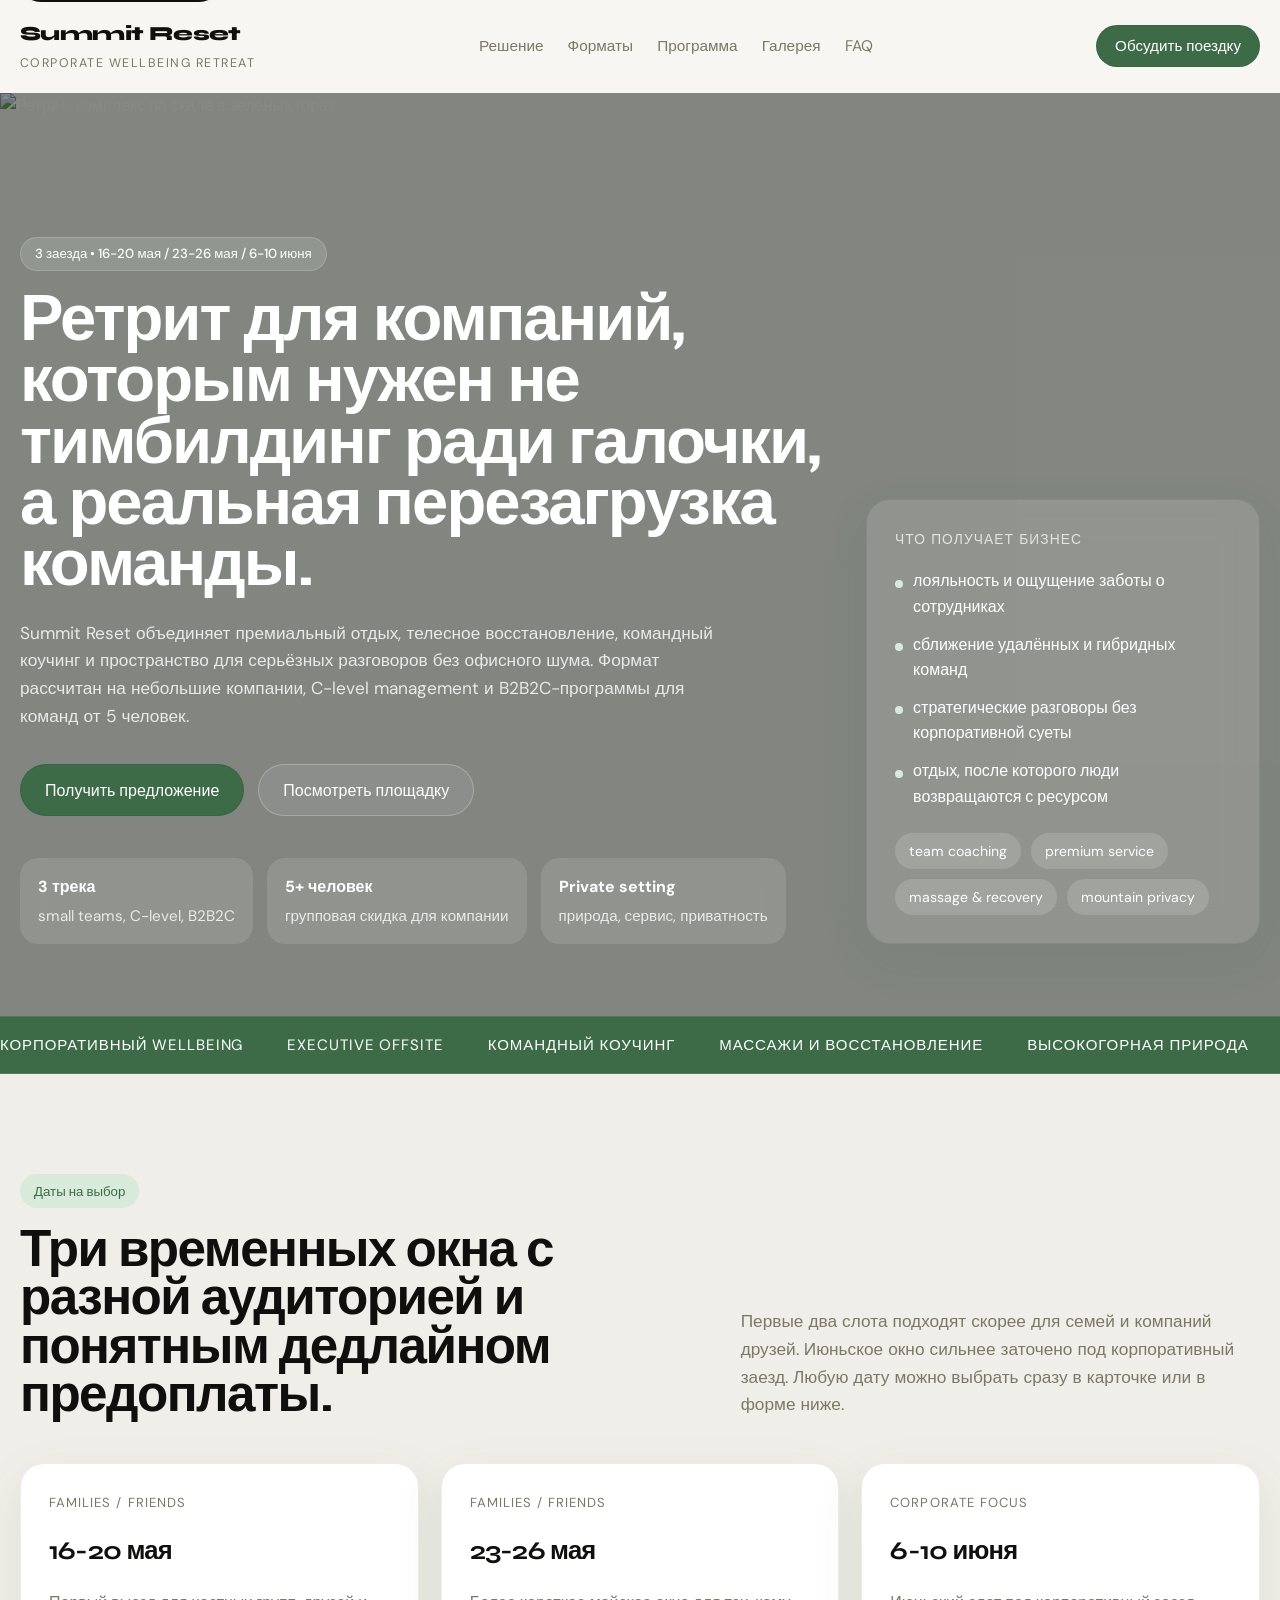
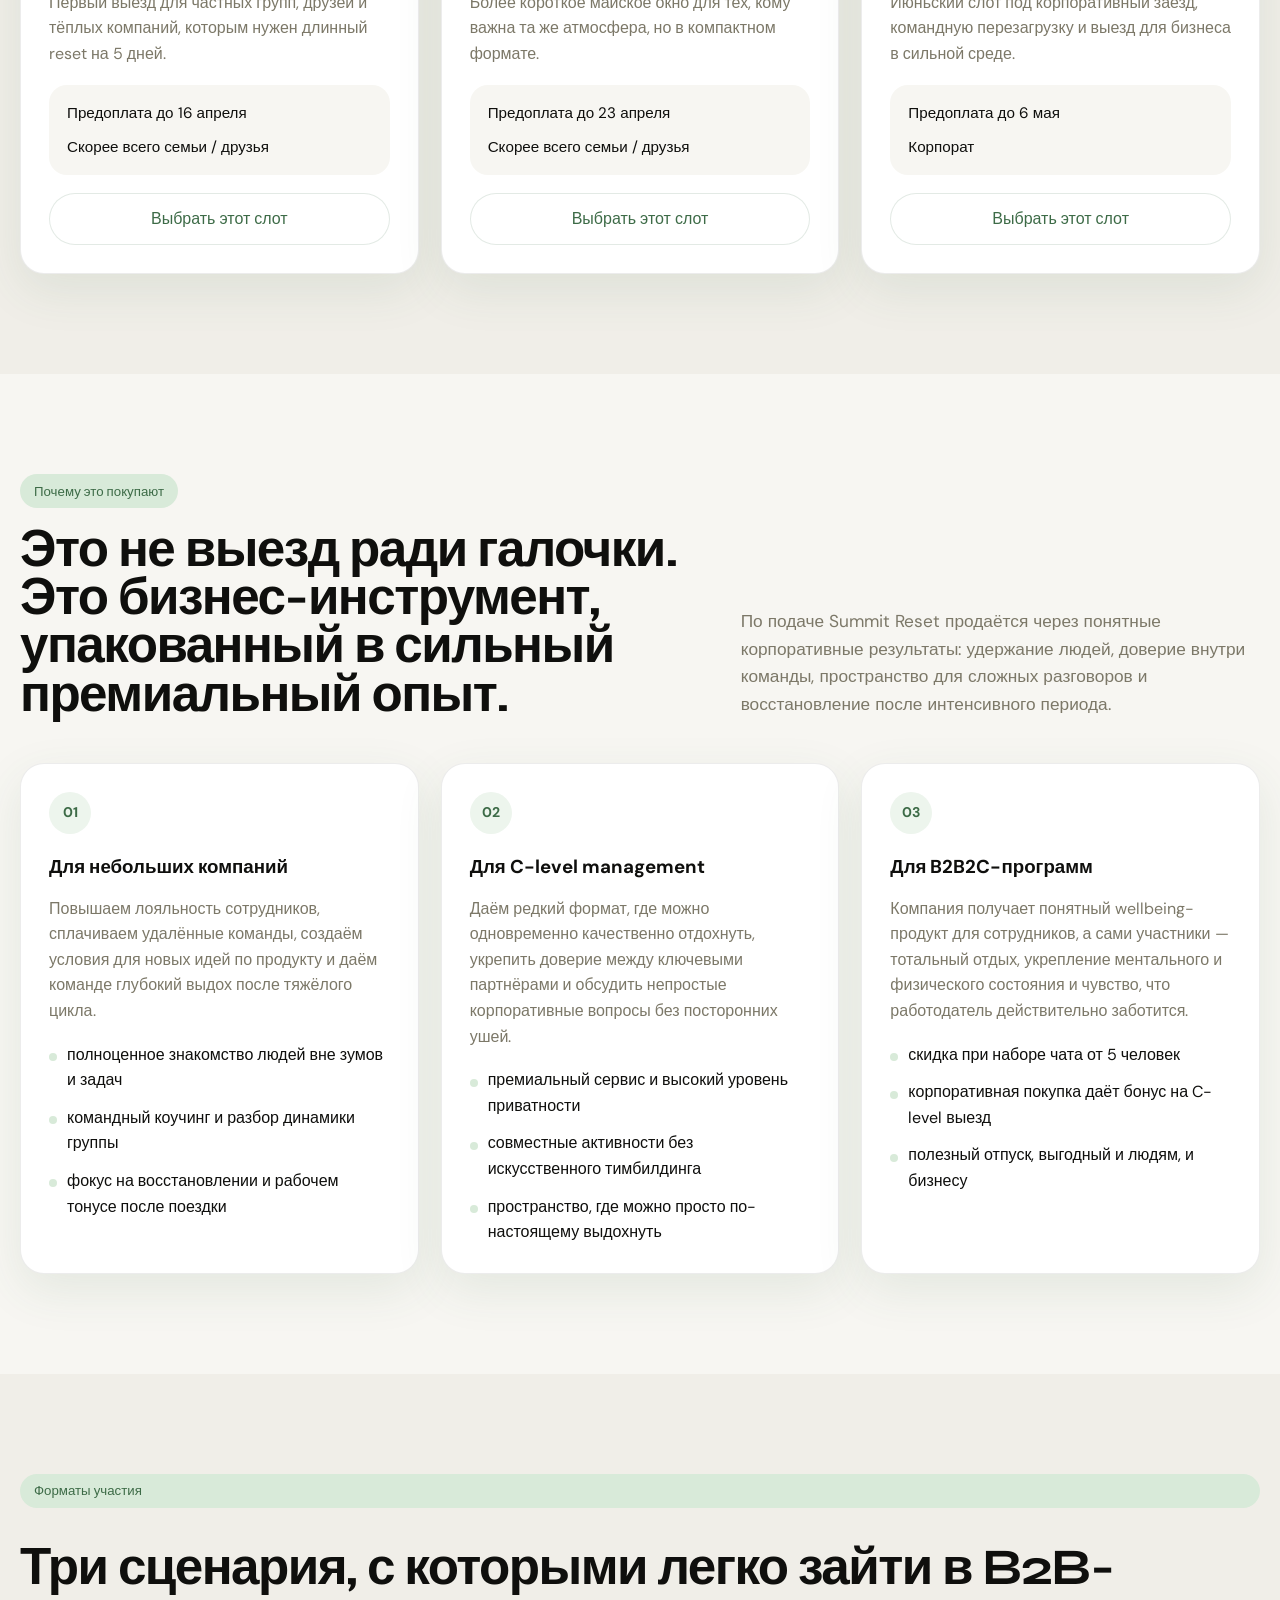
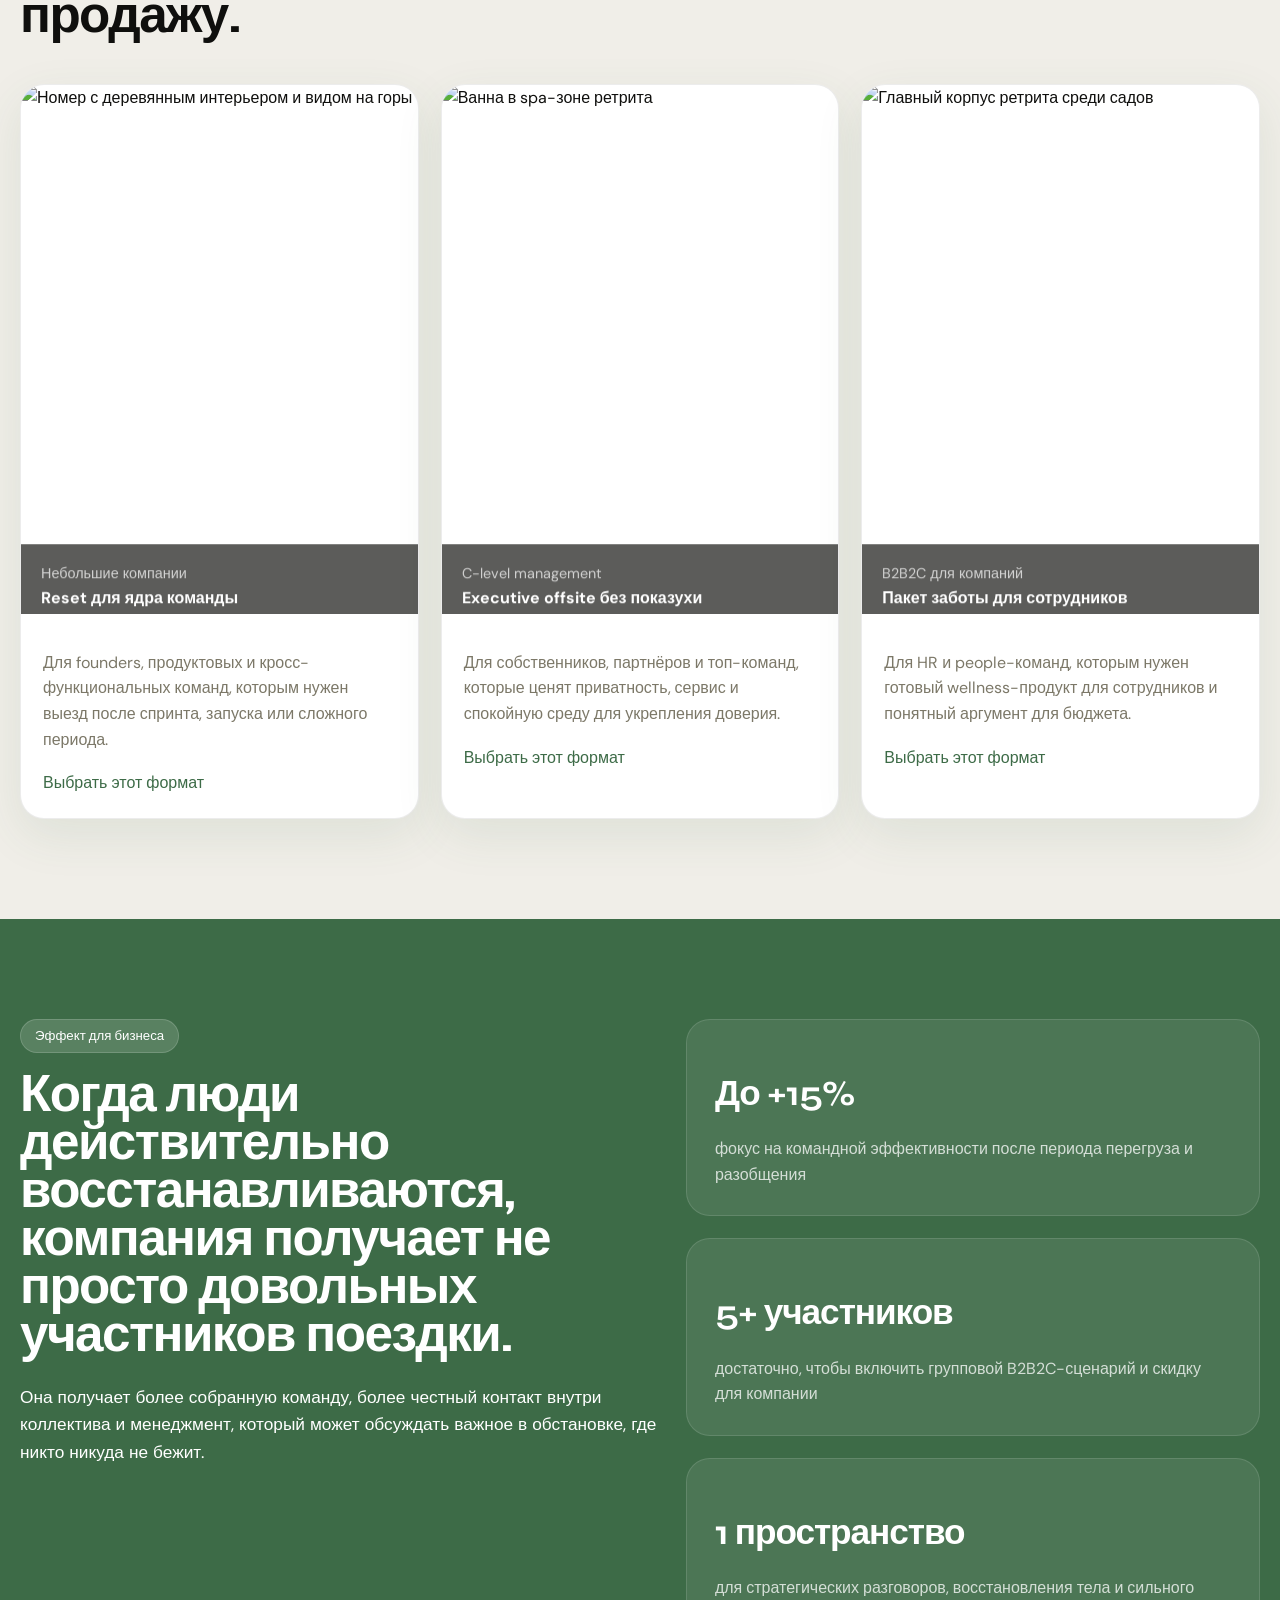
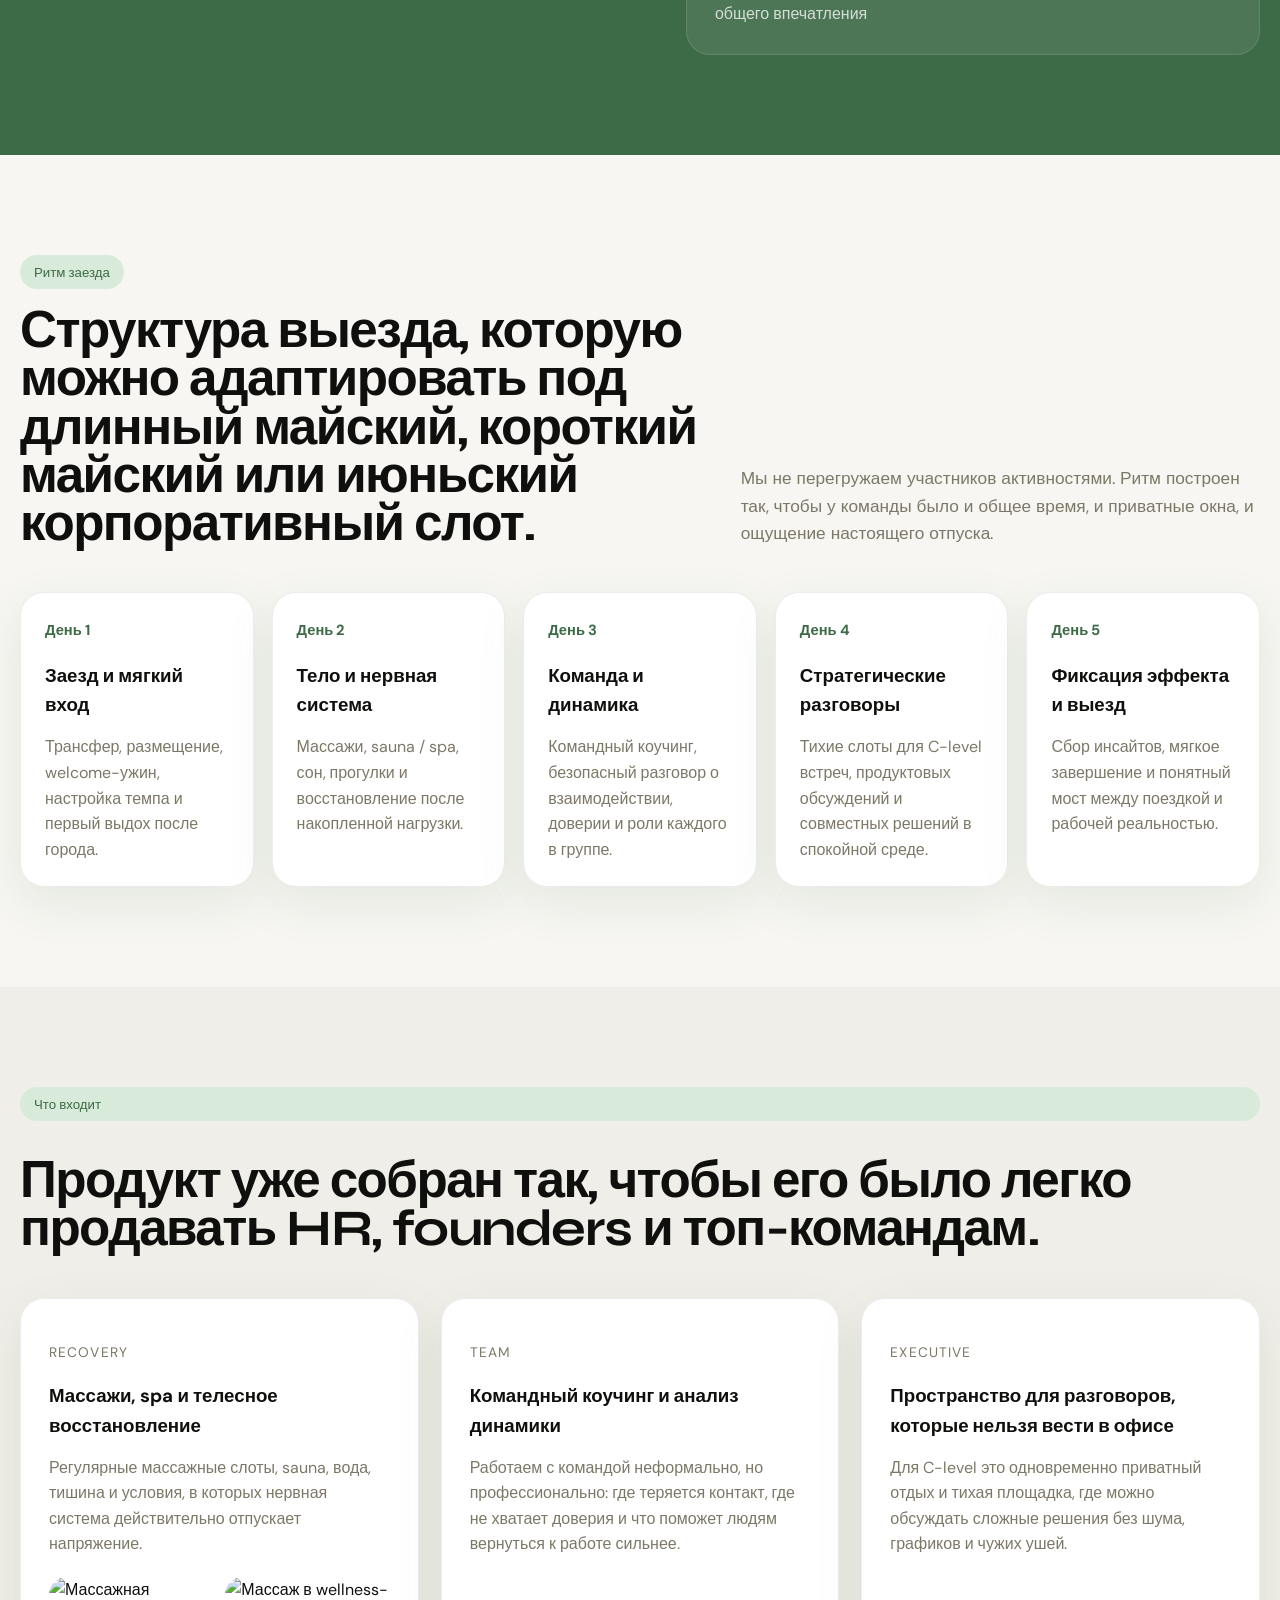
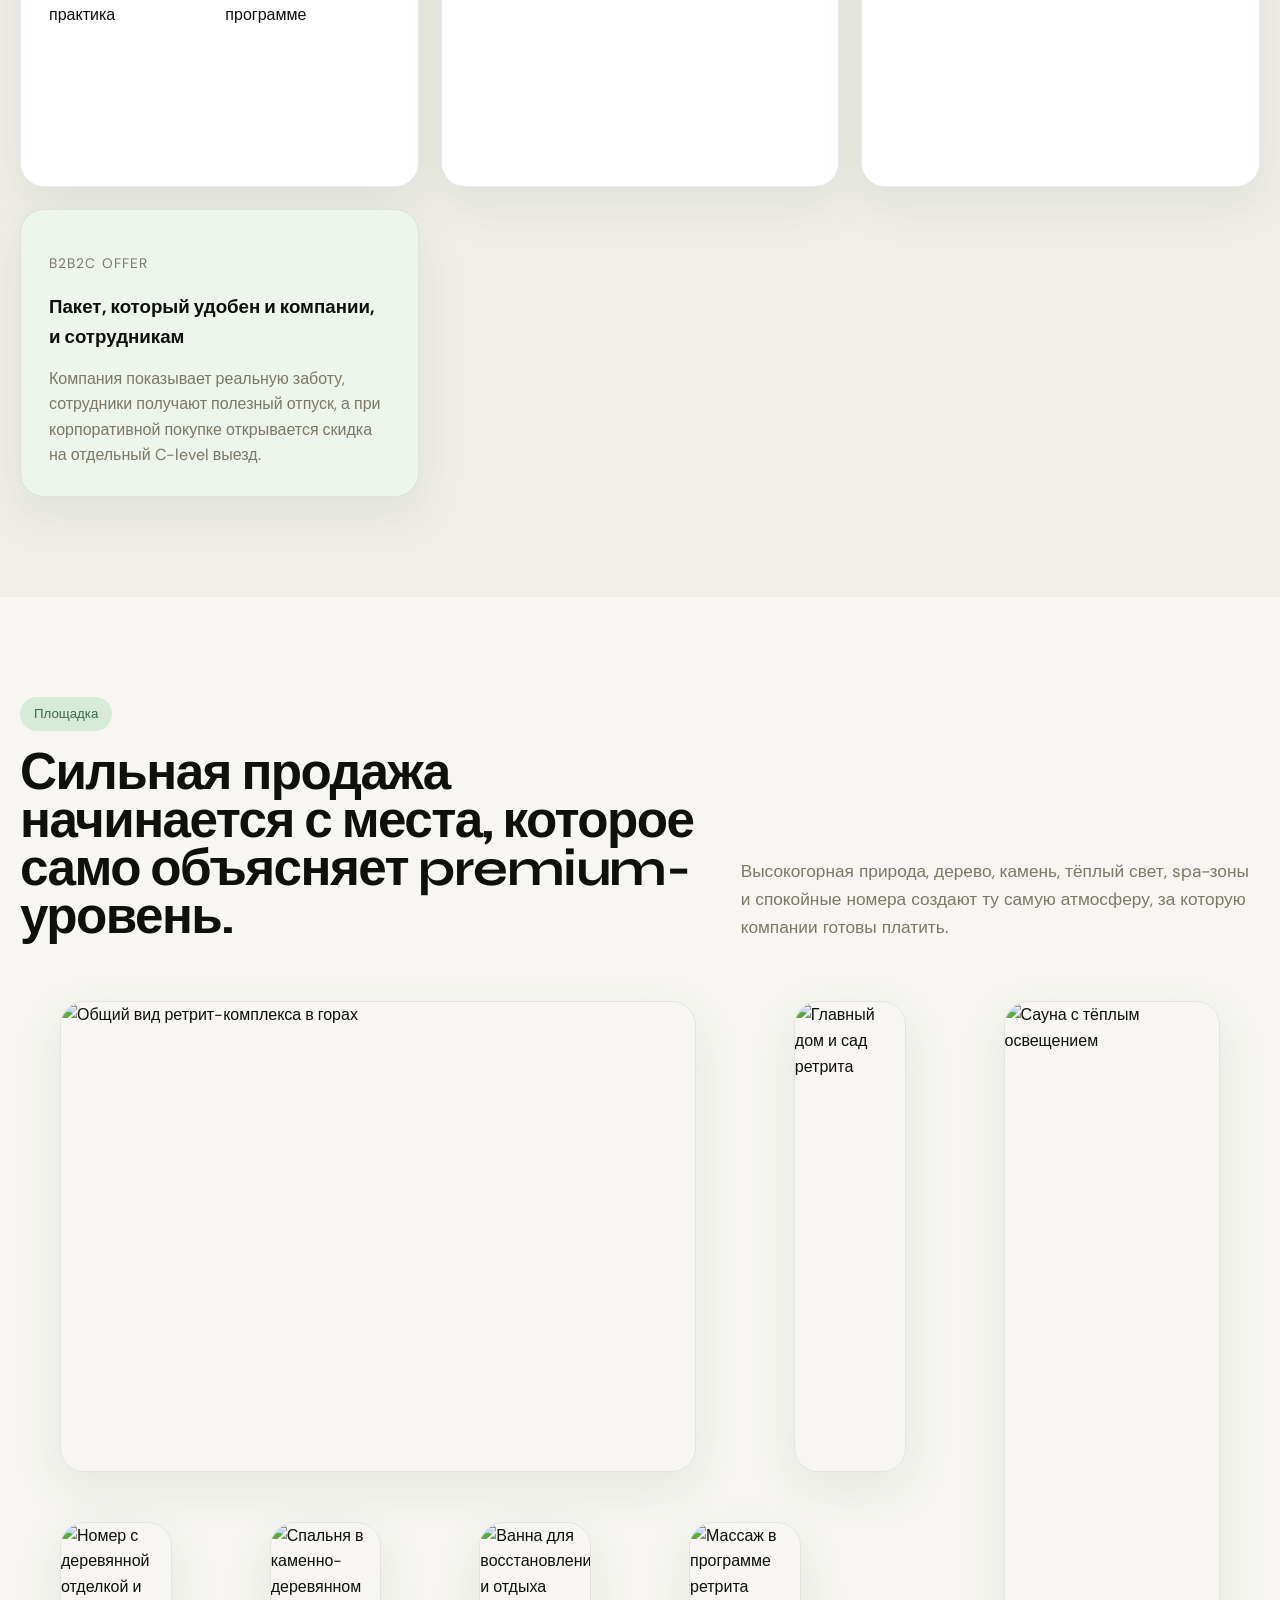
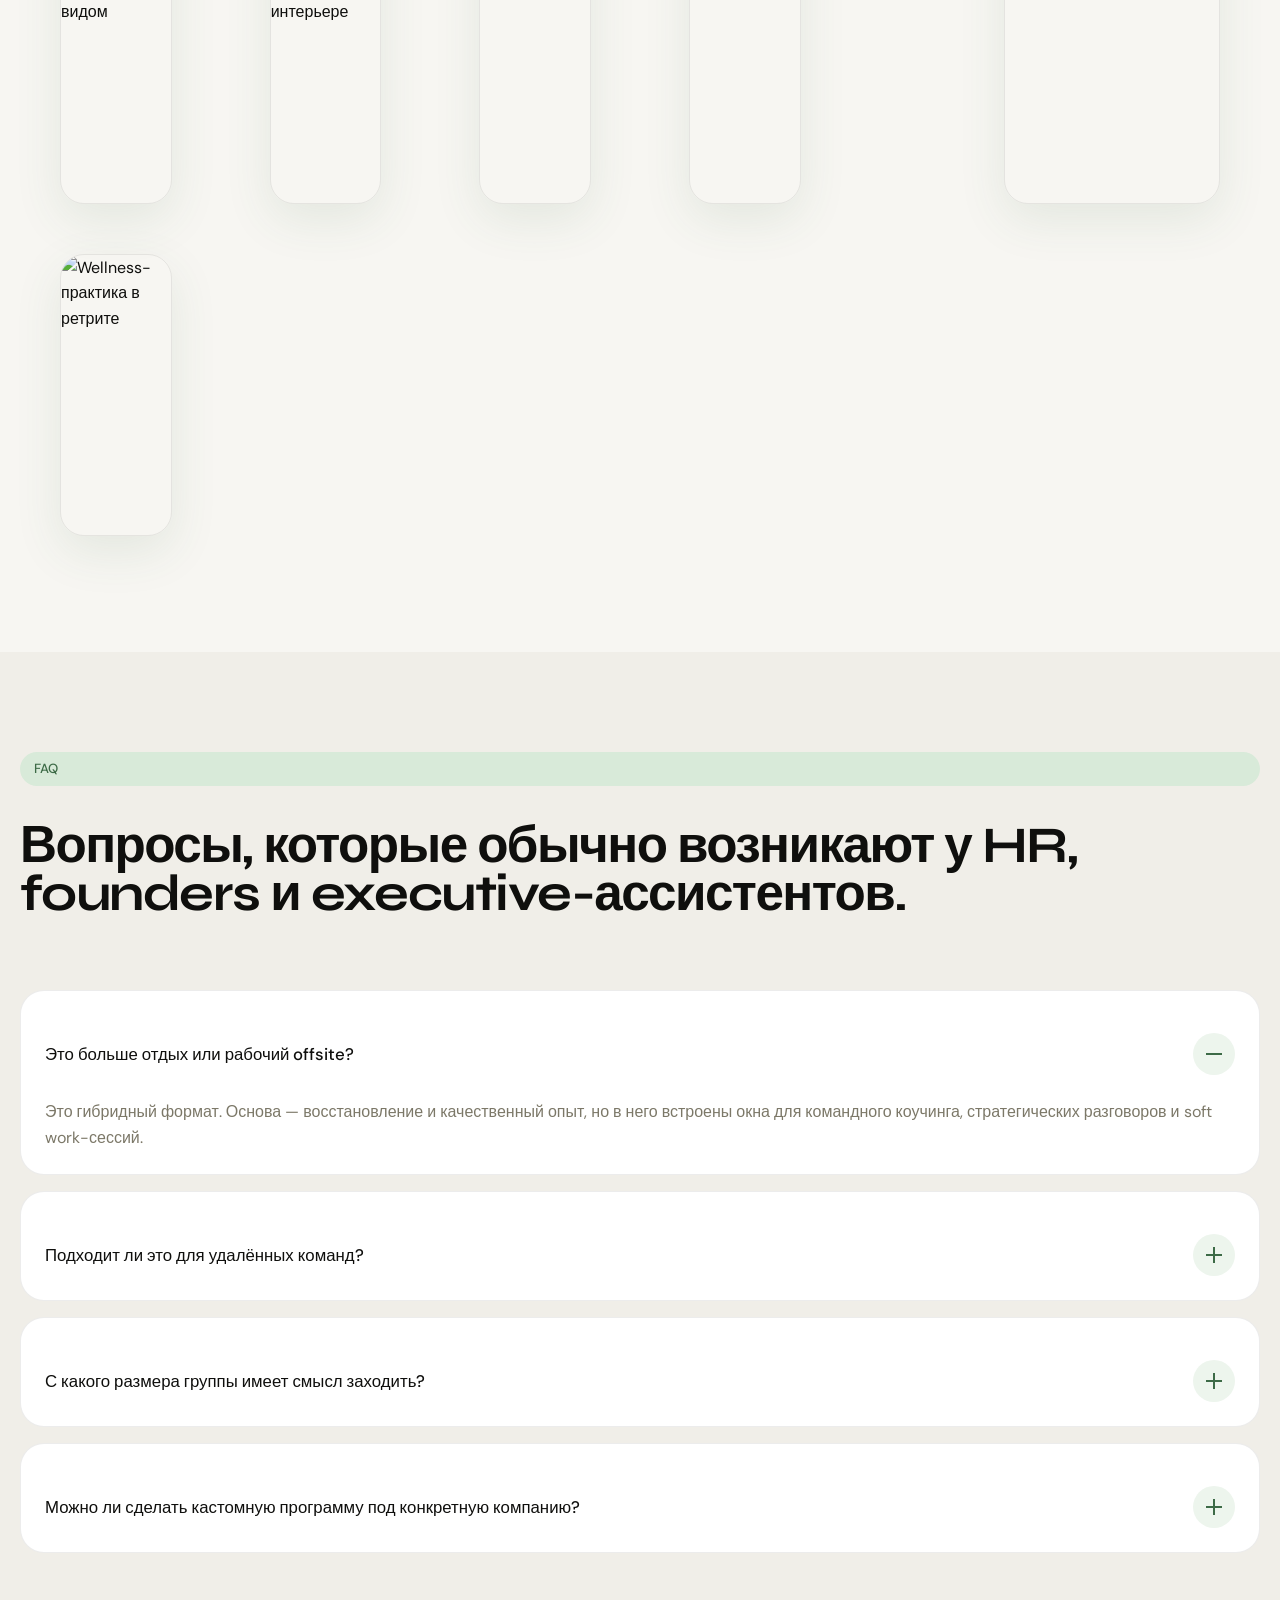
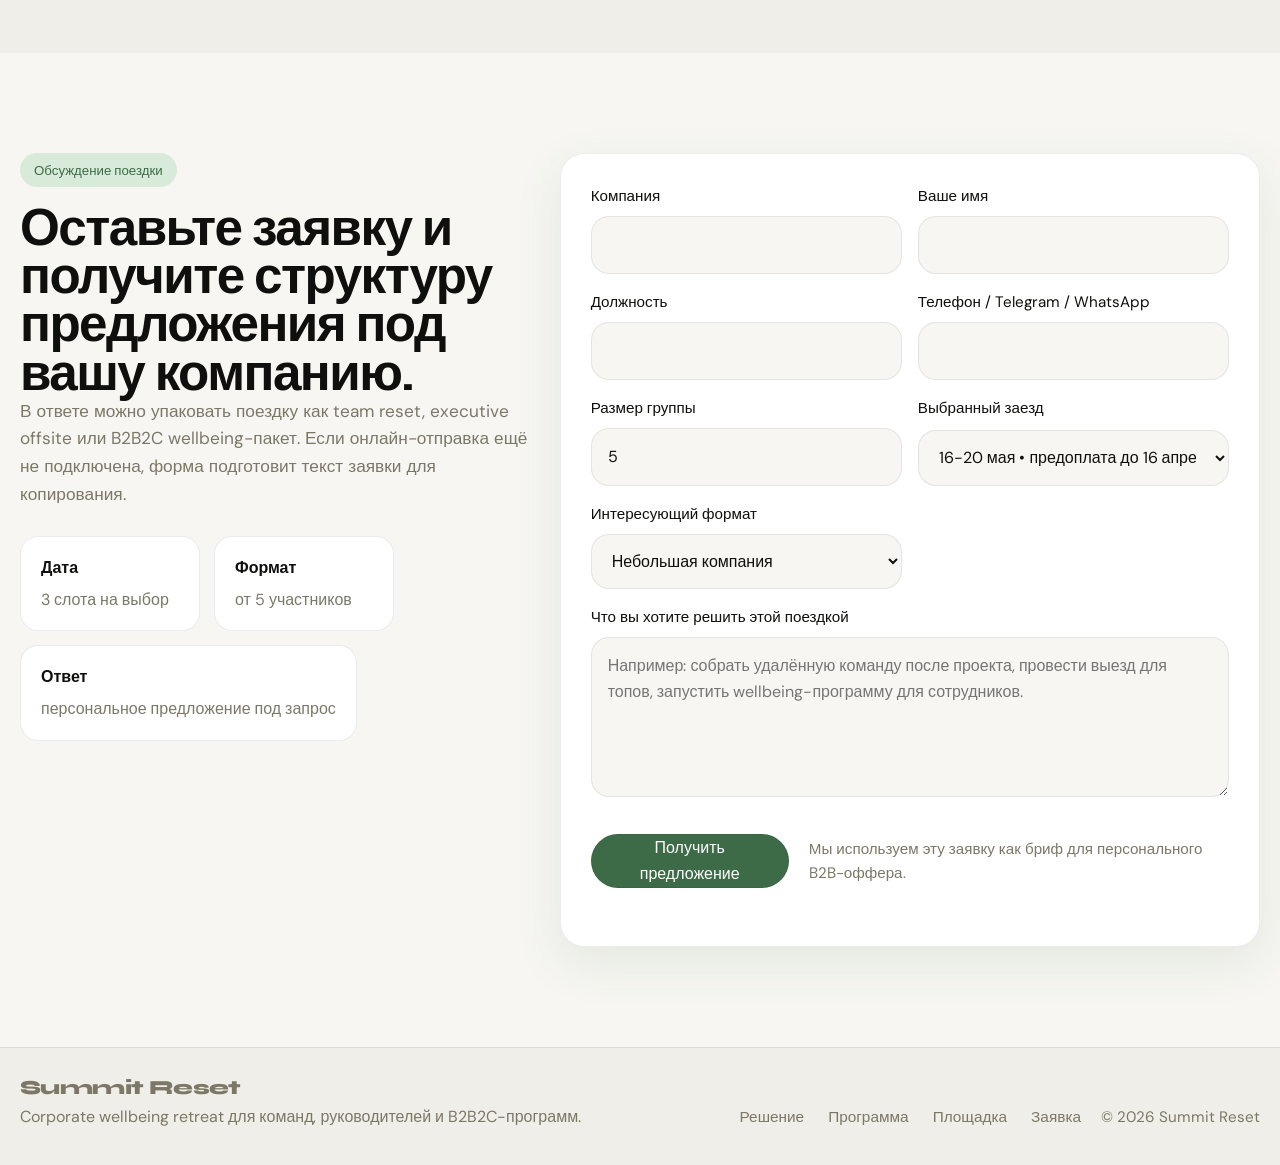
==== index.html @ e5b0534e "Initial corporate retreat landing page" ====
<!DOCTYPE html>
<html lang="ru">
  <head>
    <meta charset="utf-8" />
    <meta name="viewport" content="width=device-width, initial-scale=1" />
    <title>Summit Reset | B2B ретриты в мае и июне</title>
    <meta
      name="description"
      content="Summit Reset — B2B ретриты 16-20 мая, 23-26 мая и 6-10 июня для компаний, C-level команд и B2B2C-программ: восстановление, командный коучинг и премиальный сервис."
    />
    <meta property="og:title" content="Summit Reset | B2B ретриты в мае и июне" />
    <meta
      property="og:description"
      content="Корпоративный wellness-ретрит для команд и руководителей: перезагрузка, стратегические разговоры, восстановление и премиальный отдых."
    />
    <meta property="og:type" content="website" />
    <meta
      property="og:image"
      content="Photos/Screenshot%202026-03-27%20at%2014.17.34.jpg"
    />
    <meta name="theme-color" content="#3d6b47" />
    <link rel="icon" type="image/svg+xml" href="favicon.svg" />
    <link rel="preconnect" href="https://fonts.googleapis.com" />
    <link rel="preconnect" href="https://fonts.gstatic.com" crossorigin />
    <link
      href="https://fonts.googleapis.com/css2?family=DM+Sans:wght@300;400;500;700&amp;family=Syne:wght@700;800&amp;display=swap"
      rel="stylesheet"
    />
    <link rel="stylesheet" href="styles.css" />
  </head>
  <body>
    <a class="skip-link" href="#main">Перейти к содержанию</a>

    <header class="site-header" id="top">
      <div class="shell site-header__inner">
        <a class="brand" href="#top" aria-label="Summit Reset">
          <span class="brand__mark">Summit Reset</span>
          <span class="brand__sub">Corporate wellbeing retreat</span>
        </a>

        <nav class="site-nav" aria-label="Навигация">
          <a href="#solution">Решение</a>
          <a href="#formats">Форматы</a>
          <a href="#program">Программа</a>
          <a href="#gallery">Галерея</a>
          <a href="#faq">FAQ</a>
        </nav>

        <a class="button button--small" href="#contact">Обсудить поездку</a>
      </div>
    </header>

    <main id="main">
      <section class="hero">
        <div class="hero__media">
          <img
            src="Photos/Screenshot%202026-03-27%20at%2014.17.34.jpg"
            alt="Ретрит-комплекс на скале в зелёных горах"
            width="4856"
            height="3588"
            fetchpriority="high"
          />
        </div>

        <div class="shell hero__content">
          <div class="hero__main" data-reveal>
            <span class="chip chip--hero">3 заезда • 16-20 мая / 23-26 мая / 6-10 июня</span>
            <h1>Ретрит для компаний, которым нужен не тимбилдинг ради галочки, а реальная перезагрузка команды.</h1>
            <p class="hero__lede">
              Summit Reset объединяет премиальный отдых, телесное восстановление, командный коучинг и
              пространство для серьёзных разговоров без офисного шума. Формат рассчитан на небольшие компании,
              C-level management и B2B2C-программы для команд от 5 человек.
            </p>

            <div class="hero__actions">
              <a class="button" href="#contact">Получить предложение</a>
              <a class="button button--ghost button--light" href="#gallery">Посмотреть площадку</a>
            </div>

            <div class="hero__facts">
              <div class="fact-pill">
                <strong>3 трека</strong>
                <span>small teams, C-level, B2B2C</span>
              </div>
              <div class="fact-pill">
                <strong>5+ человек</strong>
                <span>групповая скидка для компании</span>
              </div>
              <div class="fact-pill">
                <strong>Private setting</strong>
                <span>природа, сервис, приватность</span>
              </div>
            </div>
          </div>

          <aside class="hero__panel" data-reveal data-delay="0.15">
            <p class="hero__panel-label">Что получает бизнес</p>
            <ul class="hero__panel-list">
              <li>лояльность и ощущение заботы о сотрудниках</li>
              <li>сближение удалённых и гибридных команд</li>
              <li>стратегические разговоры без корпоративной суеты</li>
              <li>отдых, после которого люди возвращаются с ресурсом</li>
            </ul>
            <div class="hero__badges">
              <span class="floating-tag">team coaching</span>
              <span class="floating-tag">premium service</span>
              <span class="floating-tag">massage &amp; recovery</span>
              <span class="floating-tag">mountain privacy</span>
            </div>
          </aside>
        </div>
      </section>

      <section class="ticker" aria-label="Ключевые преимущества">
        <div class="ticker__track">
          <span>Корпоративный wellbeing</span>
          <span>Executive offsite</span>
          <span>Командный коучинг</span>
          <span>Массажи и восстановление</span>
          <span>Высокогорная природа</span>
          <span>Премиальный сервис</span>
          <span>Честный отдых после жёсткого проекта</span>
          <span>Корпоративный wellbeing</span>
          <span>Executive offsite</span>
          <span>Командный коучинг</span>
          <span>Массажи и восстановление</span>
          <span>Высокогорная природа</span>
        </div>
      </section>

      <section class="section section--soft" id="dates">
        <div class="shell">
          <div class="section-heading section-heading--split" data-reveal>
            <div>
              <span class="chip">Даты на выбор</span>
              <h2>Три временных окна с разной аудиторией и понятным дедлайном предоплаты.</h2>
            </div>
            <p>
              Первые два слота подходят скорее для семей и компаний друзей. Июньское окно сильнее заточено под
              корпоративный заезд. Любую дату можно выбрать сразу в карточке или в форме ниже.
            </p>
          </div>

          <div class="date-grid">
            <article class="date-card" data-reveal data-delay="0.05">
              <p class="date-card__eyebrow">Families / Friends</p>
              <h3>16-20 мая</h3>
              <p>Первый выезд для частных групп, друзей и тёплых компаний, которым нужен длинный reset на 5 дней.</p>
              <div class="date-card__meta">
                <span>Предоплата до 16 апреля</span>
                <span>Скорее всего семьи / друзья</span>
              </div>
              <button class="button button--ghost" type="button" data-date-choice="16-20 мая" data-target="#contact">
                Выбрать этот слот
              </button>
            </article>

            <article class="date-card" data-reveal data-delay="0.1">
              <p class="date-card__eyebrow">Families / Friends</p>
              <h3>23-26 мая</h3>
              <p>Более короткое майское окно для тех, кому важна та же атмосфера, но в компактном формате.</p>
              <div class="date-card__meta">
                <span>Предоплата до 23 апреля</span>
                <span>Скорее всего семьи / друзья</span>
              </div>
              <button class="button button--ghost" type="button" data-date-choice="23-26 мая" data-target="#contact">
                Выбрать этот слот
              </button>
            </article>

            <article class="date-card" data-reveal data-delay="0.15">
              <p class="date-card__eyebrow">Corporate focus</p>
              <h3>6-10 июня</h3>
              <p>Июньский слот под корпоративный заезд, командную перезагрузку и выезд для бизнеса в сильной среде.</p>
              <div class="date-card__meta">
                <span>Предоплата до 6 мая</span>
                <span>Корпорат</span>
              </div>
              <button class="button button--ghost" type="button" data-date-choice="6-10 июня" data-target="#contact">
                Выбрать этот слот
              </button>
            </article>
          </div>
        </div>
      </section>

      <section class="section" id="solution">
        <div class="shell">
          <div class="section-heading section-heading--split" data-reveal>
            <div>
              <span class="chip">Почему это покупают</span>
              <h2>Это не выезд ради галочки. Это бизнес-инструмент, упакованный в сильный премиальный опыт.</h2>
            </div>
            <p>
              По подаче Summit Reset продаётся через понятные корпоративные результаты: удержание людей, доверие
              внутри команды, пространство для сложных разговоров и восстановление после интенсивного периода.
            </p>
          </div>

          <div class="outcome-grid">
            <article class="outcome-card" data-reveal data-delay="0.05">
              <span class="outcome-card__number">01</span>
              <h3>Для небольших компаний</h3>
              <p>
                Повышаем лояльность сотрудников, сплачиваем удалённые команды, создаём условия для новых идей по
                продукту и даём команде глубокий выдох после тяжёлого цикла.
              </p>
              <ul>
                <li>полноценное знакомство людей вне зумов и задач</li>
                <li>командный коучинг и разбор динамики группы</li>
                <li>фокус на восстановлении и рабочем тонусе после поездки</li>
              </ul>
            </article>

            <article class="outcome-card" data-reveal data-delay="0.1">
              <span class="outcome-card__number">02</span>
              <h3>Для C-level management</h3>
              <p>
                Даём редкий формат, где можно одновременно качественно отдохнуть, укрепить доверие между ключевыми
                партнёрами и обсудить непростые корпоративные вопросы без посторонних ушей.
              </p>
              <ul>
                <li>премиальный сервис и высокий уровень приватности</li>
                <li>совместные активности без искусственного тимбилдинга</li>
                <li>пространство, где можно просто по-настоящему выдохнуть</li>
              </ul>
            </article>

            <article class="outcome-card" data-reveal data-delay="0.15">
              <span class="outcome-card__number">03</span>
              <h3>Для B2B2C-программ</h3>
              <p>
                Компания получает понятный wellbeing-продукт для сотрудников, а сами участники — тотальный отдых,
                укрепление ментального и физического состояния и чувство, что работодатель действительно заботится.
              </p>
              <ul>
                <li>скидка при наборе чата от 5 человек</li>
                <li>корпоративная покупка даёт бонус на C-level выезд</li>
                <li>полезный отпуск, выгодный и людям, и бизнесу</li>
              </ul>
            </article>
          </div>
        </div>
      </section>

      <section class="section section--soft" id="formats">
        <div class="shell">
          <div class="section-heading" data-reveal>
            <span class="chip">Форматы участия</span>
            <h2>Три сценария, с которыми легко зайти в B2B-продажу.</h2>
          </div>

          <div class="persona-grid">
            <article class="persona-card" data-reveal data-delay="0.05">
              <div class="persona-card__media">
                <img
                  src="Photos/IMG_7178.jpg"
                  alt="Номер с деревянным интерьером и видом на горы"
                  width="4449"
                  height="5571"
                  loading="lazy"
                  decoding="async"
                />
                <div class="persona-card__overlay">
                  <p>Небольшие компании</p>
                  <strong>Reset для ядра команды</strong>
                </div>
              </div>
              <div class="persona-card__body">
                <p>
                  Для founders, продуктовых и кросс-функциональных команд, которым нужен выезд после спринта,
                  запуска или сложного периода.
                </p>
                <button class="text-link" type="button" data-format-choice="small-company">Выбрать этот формат</button>
              </div>
            </article>

            <article class="persona-card" data-reveal data-delay="0.1">
              <div class="persona-card__media">
                <img
                  src="Photos/IMG_3385.jpg"
                  alt="Ванна в spa-зоне ретрита"
                  width="8149"
                  height="5435"
                  loading="lazy"
                  decoding="async"
                />
                <div class="persona-card__overlay">
                  <p>C-level management</p>
                  <strong>Executive offsite без показухи</strong>
                </div>
              </div>
              <div class="persona-card__body">
                <p>
                  Для собственников, партнёров и топ-команд, которые ценят приватность, сервис и спокойную среду для
                  укрепления доверия.
                </p>
                <button class="text-link" type="button" data-format-choice="c-level">Выбрать этот формат</button>
              </div>
            </article>

            <article class="persona-card" data-reveal data-delay="0.15">
              <div class="persona-card__media">
                <img
                  src="Photos/IMG_4555.jpg"
                  alt="Главный корпус ретрита среди садов"
                  width="6586"
                  height="4371"
                  loading="lazy"
                  decoding="async"
                />
                <div class="persona-card__overlay">
                  <p>B2B2C для компаний</p>
                  <strong>Пакет заботы для сотрудников</strong>
                </div>
              </div>
              <div class="persona-card__body">
                <p>
                  Для HR и people-команд, которым нужен готовый wellness-продукт для сотрудников и понятный аргумент
                  для бюджета.
                </p>
                <button class="text-link" type="button" data-format-choice="b2b2c">Выбрать этот формат</button>
              </div>
            </article>
          </div>
        </div>
      </section>

      <section class="section section--dark">
        <div class="shell impact-layout">
          <div class="impact-copy" data-reveal>
            <span class="chip chip--dark">Эффект для бизнеса</span>
            <h2>Когда люди действительно восстанавливаются, компания получает не просто довольных участников поездки.</h2>
            <p>
              Она получает более собранную команду, более честный контакт внутри коллектива и менеджмент, который
              может обсуждать важное в обстановке, где никто никуда не бежит.
            </p>
          </div>

          <div class="impact-grid">
            <article class="impact-card" data-reveal data-delay="0.05">
              <strong>До +15%</strong>
              <p>фокус на командной эффективности после периода перегруза и разобщения</p>
            </article>
            <article class="impact-card" data-reveal data-delay="0.1">
              <strong>5+ участников</strong>
              <p>достаточно, чтобы включить групповой B2B2C-сценарий и скидку для компании</p>
            </article>
            <article class="impact-card" data-reveal data-delay="0.15">
              <strong>1 пространство</strong>
              <p>для стратегических разговоров, восстановления тела и сильного общего впечатления</p>
            </article>
          </div>
        </div>
      </section>

      <section class="section" id="program">
        <div class="shell">
          <div class="section-heading section-heading--split" data-reveal>
            <div>
              <span class="chip">Ритм заезда</span>
              <h2>Структура выезда, которую можно адаптировать под длинный майский, короткий майский или июньский корпоративный слот.</h2>
            </div>
            <p>
              Мы не перегружаем участников активностями. Ритм построен так, чтобы у команды было и общее время, и
              приватные окна, и ощущение настоящего отпуска.
            </p>
          </div>

          <div class="timeline">
            <article class="timeline-card" data-reveal data-delay="0.05">
              <span class="timeline-card__day">День 1</span>
              <h3>Заезд и мягкий вход</h3>
              <p>Трансфер, размещение, welcome-ужин, настройка темпа и первый выдох после города.</p>
            </article>
            <article class="timeline-card" data-reveal data-delay="0.1">
              <span class="timeline-card__day">День 2</span>
              <h3>Тело и нервная система</h3>
              <p>Массажи, sauna / spa, сон, прогулки и восстановление после накопленной нагрузки.</p>
            </article>
            <article class="timeline-card" data-reveal data-delay="0.15">
              <span class="timeline-card__day">День 3</span>
              <h3>Команда и динамика</h3>
              <p>Командный коучинг, безопасный разговор о взаимодействии, доверии и роли каждого в группе.</p>
            </article>
            <article class="timeline-card" data-reveal data-delay="0.2">
              <span class="timeline-card__day">День 4</span>
              <h3>Стратегические разговоры</h3>
              <p>Тихие слоты для C-level встреч, продуктовых обсуждений и совместных решений в спокойной среде.</p>
            </article>
            <article class="timeline-card" data-reveal data-delay="0.25">
              <span class="timeline-card__day">День 5</span>
              <h3>Фиксация эффекта и выезд</h3>
              <p>Сбор инсайтов, мягкое завершение и понятный мост между поездкой и рабочей реальностью.</p>
            </article>
          </div>
        </div>
      </section>

      <section class="section section--soft">
        <div class="shell">
          <div class="section-heading" data-reveal>
            <span class="chip">Что входит</span>
            <h2>Продукт уже собран так, чтобы его было легко продавать HR, founders и топ-командам.</h2>
          </div>

          <div class="service-grid">
            <article class="service-card" data-reveal data-delay="0.05">
              <p class="service-card__eyebrow">Recovery</p>
              <h3>Массажи, spa и телесное восстановление</h3>
              <p>
                Регулярные массажные слоты, sauna, вода, тишина и условия, в которых нервная система действительно
                отпускает напряжение.
              </p>
              <div class="mini-gallery">
                <img
                  src="https://raw.githubusercontent.com/updatestudiotbilisi-hash/update-club-site/main/photo/massage/massage_2.webp"
                  alt="Массажная практика"
                  loading="lazy"
                  decoding="async"
                />
                <img
                  src="https://raw.githubusercontent.com/updatestudiotbilisi-hash/update-club-site/main/photo/massage/massage_6.webp"
                  alt="Массаж в wellness-программе"
                  loading="lazy"
                  decoding="async"
                />
              </div>
            </article>

            <article class="service-card" data-reveal data-delay="0.1">
              <p class="service-card__eyebrow">Team</p>
              <h3>Командный коучинг и анализ динамики</h3>
              <p>
                Работаем с командой неформально, но профессионально: где теряется контакт, где не хватает доверия и
                что поможет людям вернуться к работе сильнее.
              </p>
            </article>

            <article class="service-card" data-reveal data-delay="0.15">
              <p class="service-card__eyebrow">Executive</p>
              <h3>Пространство для разговоров, которые нельзя вести в офисе</h3>
              <p>
                Для C-level это одновременно приватный отдых и тихая площадка, где можно обсуждать сложные решения без
                шума, графиков и чужих ушей.
              </p>
            </article>

            <article class="service-card service-card--accent" data-reveal data-delay="0.2">
              <p class="service-card__eyebrow">B2B2C offer</p>
              <h3>Пакет, который удобен и компании, и сотрудникам</h3>
              <p>
                Компания показывает реальную заботу, сотрудники получают полезный отпуск, а при корпоративной покупке
                открывается скидка на отдельный C-level выезд.
              </p>
            </article>
          </div>
        </div>
      </section>

      <section class="section" id="gallery">
        <div class="shell">
          <div class="section-heading section-heading--split" data-reveal>
            <div>
              <span class="chip">Площадка</span>
              <h2>Сильная продажа начинается с места, которое само объясняет premium-уровень.</h2>
            </div>
            <p>
              Высокогорная природа, дерево, камень, тёплый свет, spa-зоны и спокойные номера создают ту самую
              атмосферу, за которую компании готовы платить.
            </p>
          </div>

          <div class="gallery-grid">
            <figure class="gallery-card gallery-card--wide" data-reveal data-delay="0.04">
              <img
                src="Photos/Screenshot%202026-03-27%20at%2014.17.34.jpg"
                alt="Общий вид ретрит-комплекса в горах"
                width="4856"
                height="3588"
                loading="lazy"
                decoding="async"
              />
            </figure>
            <figure class="gallery-card" data-reveal data-delay="0.08">
              <img
                src="Photos/IMG_4555.jpg"
                alt="Главный дом и сад ретрита"
                width="6586"
                height="4371"
                loading="lazy"
                decoding="async"
              />
            </figure>
            <figure class="gallery-card gallery-card--tall" data-reveal data-delay="0.12">
              <img
                src="Photos/IMG_7175.jpg"
                alt="Сауна с тёплым освещением"
                width="4593"
                height="5443"
                loading="lazy"
                decoding="async"
              />
            </figure>
            <figure class="gallery-card" data-reveal data-delay="0.16">
              <img
                src="Photos/IMG_4575.jpg"
                alt="Номер с деревянной отделкой и видом"
                width="6574"
                height="4403"
                loading="lazy"
                decoding="async"
              />
            </figure>
            <figure class="gallery-card" data-reveal data-delay="0.2">
              <img
                src="Photos/IMG_4591.jpg"
                alt="Спальня в каменно-деревянном интерьере"
                width="6443"
                height="4518"
                loading="lazy"
                decoding="async"
              />
            </figure>
            <figure class="gallery-card" data-reveal data-delay="0.24">
              <img
                src="Photos/IMG_3385.jpg"
                alt="Ванна для восстановления и отдыха"
                width="8149"
                height="5435"
                loading="lazy"
                decoding="async"
              />
            </figure>
            <figure class="gallery-card" data-reveal data-delay="0.28">
              <img
                src="https://raw.githubusercontent.com/updatestudiotbilisi-hash/update-club-site/main/photo/massage/massage_3.webp"
                alt="Массаж в программе ретрита"
                loading="lazy"
                decoding="async"
              />
            </figure>
            <figure class="gallery-card" data-reveal data-delay="0.32">
              <img
                src="https://raw.githubusercontent.com/updatestudiotbilisi-hash/update-club-site/main/photo/massage/massage_8.webp"
                alt="Wellness-практика в ретрите"
                loading="lazy"
                decoding="async"
              />
            </figure>
          </div>
        </div>
      </section>

      <section class="section section--soft" id="faq">
        <div class="shell faq-layout">
          <div class="section-heading" data-reveal>
            <span class="chip">FAQ</span>
            <h2>Вопросы, которые обычно возникают у HR, founders и executive-ассистентов.</h2>
          </div>

          <div class="faq-list">
            <article class="faq-item" data-reveal data-delay="0.05">
              <button class="faq-question" type="button" aria-expanded="false">
                <span>Это больше отдых или рабочий offsite?</span>
                <span class="faq-toggle" aria-hidden="true"></span>
              </button>
              <div class="faq-answer">
                <p>
                  Это гибридный формат. Основа — восстановление и качественный опыт, но в него встроены окна для
                  командного коучинга, стратегических разговоров и soft work-сессий.
                </p>
              </div>
            </article>

            <article class="faq-item" data-reveal data-delay="0.1">
              <button class="faq-question" type="button" aria-expanded="false">
                <span>Подходит ли это для удалённых команд?</span>
                <span class="faq-toggle" aria-hidden="true"></span>
              </button>
              <div class="faq-answer">
                <p>
                  Да. Для distributed-команд это особенно ценно: поездка помогает людям наконец познакомиться глубже,
                  выстроить доверие и вернуть ощущение реальной команды, а не только набора созвонов.
                </p>
              </div>
            </article>

            <article class="faq-item" data-reveal data-delay="0.15">
              <button class="faq-question" type="button" aria-expanded="false">
                <span>С какого размера группы имеет смысл заходить?</span>
                <span class="faq-toggle" aria-hidden="true"></span>
              </button>
              <div class="faq-answer">
                <p>
                  Базовый порог для группового предложения — от 5 человек. Дальше можно адаптировать формат под ядро
                  команды, управленческий состав или смешанный корпоративный пакет.
                </p>
              </div>
            </article>

            <article class="faq-item" data-reveal data-delay="0.2">
              <button class="faq-question" type="button" aria-expanded="false">
                <span>Можно ли сделать кастомную программу под конкретную компанию?</span>
                <span class="faq-toggle" aria-hidden="true"></span>
              </button>
              <div class="faq-answer">
                <p>
                  Да. Базовая программа уже собрана, но мы можем изменить плотность сессий, добавить executive-слоты,
                  акценты на wellness или усилить командную часть под ваш запрос.
                </p>
              </div>
            </article>
          </div>
        </div>
      </section>

      <section class="section" id="contact">
        <div class="shell contact-layout">
          <div class="contact-copy" data-reveal>
            <span class="chip">Обсуждение поездки</span>
            <h2>Оставьте заявку и получите структуру предложения под вашу компанию.</h2>
            <p>
              В ответе можно упаковать поездку как team reset, executive offsite или B2B2C wellbeing-пакет. Если
              онлайн-отправка ещё не подключена, форма подготовит текст заявки для копирования.
            </p>
            <div class="contact-points">
              <div>
                <strong>Дата</strong>
                <span>3 слота на выбор</span>
              </div>
              <div>
                <strong>Формат</strong>
                <span>от 5 участников</span>
              </div>
              <div>
                <strong>Ответ</strong>
                <span>персональное предложение под запрос</span>
              </div>
            </div>
          </div>

          <form class="inquiry-form" novalidate data-reveal data-delay="0.08">
            <div class="form-grid">
              <label class="field">
                <span>Компания</span>
                <input type="text" name="company" autocomplete="organization" required />
              </label>
              <label class="field">
                <span>Ваше имя</span>
                <input type="text" name="fullName" autocomplete="name" required />
              </label>
              <label class="field">
                <span>Должность</span>
                <input type="text" name="role" autocomplete="organization-title" required />
              </label>
              <label class="field">
                <span>Телефон / Telegram / WhatsApp</span>
                <input type="text" name="contact" autocomplete="tel" required />
              </label>
              <label class="field">
                <span>Размер группы</span>
                <input type="number" name="groupSize" min="5" step="1" value="5" required />
              </label>
              <label class="field">
                <span>Выбранный заезд</span>
                <select name="retreatDate" required>
                  <option value="16-20 мая">16-20 мая • предоплата до 16 апреля</option>
                  <option value="23-26 мая">23-26 мая • предоплата до 23 апреля</option>
                  <option value="6-10 июня">6-10 июня • предоплата до 6 мая</option>
                </select>
              </label>
              <label class="field">
                <span>Интересующий формат</span>
                <select name="format" required>
                  <option value="small-company">Небольшая компания</option>
                  <option value="c-level">C-level management</option>
                  <option value="b2b2c">B2B2C для сотрудников</option>
                </select>
              </label>
              <label class="field field--full">
                <span>Что вы хотите решить этой поездкой</span>
                <textarea
                  name="goals"
                  rows="5"
                  placeholder="Например: собрать удалённую команду после проекта, провести выезд для топов, запустить wellbeing-программу для сотрудников."
                  required
                ></textarea>
              </label>
            </div>

            <div class="form-actions">
              <button class="button" type="submit">Получить предложение</button>
              <p class="form-note">Мы используем эту заявку как бриф для персонального B2B-оффера.</p>
            </div>

            <p class="form-status" aria-live="polite"></p>

            <div class="fallback-panel" hidden>
              <p class="fallback-panel__title">Текст заявки готов</p>
              <p class="fallback-panel__text">
                Онлайн-отправка пока не подключена. Скопируйте заявку и отправьте её в ваш рабочий канал продаж или
                менеджеру проекта.
              </p>
              <textarea class="fallback-panel__summary" rows="10" readonly></textarea>
              <div class="fallback-panel__actions">
                <button class="button button--ghost" type="button" data-copy-inquiry>Скопировать заявку</button>
              </div>
            </div>
          </form>
        </div>
      </section>
    </main>

    <footer class="site-footer">
      <div class="shell site-footer__inner">
        <div>
          <p class="site-footer__brand">Summit Reset</p>
          <p>Corporate wellbeing retreat для команд, руководителей и B2B2C-программ.</p>
        </div>
        <nav class="footer-nav" aria-label="Нижняя навигация">
          <a href="#solution">Решение</a>
          <a href="#program">Программа</a>
          <a href="#gallery">Площадка</a>
          <a href="#contact">Заявка</a>
        </nav>
        <p class="site-footer__meta">© <span id="year"></span> Summit Reset</p>
      </div>
    </footer>

    <script src="site-config.js"></script>
    <script src="script.js"></script>
  </body>
</html>
---- styles.css ----
:root {
  --bg: #f7f6f2;
  --bg-soft: #f0eee8;
  --bg-green: #edf5ed;
  --surface: #ffffff;
  --surface-muted: rgba(255, 255, 255, 0.78);
  --ink: #0f0f0d;
  --ink-soft: #7c7868;
  --line: rgba(15, 15, 13, 0.08);
  --line-strong: rgba(15, 15, 13, 0.14);
  --green: #3d6b47;
  --green-soft: #d8ead9;
  --green-deep: #23412a;
  --white: #ffffff;
  --radius-lg: 24px;
  --radius-md: 20px;
  --radius-sm: 999px;
  --shadow: 0 16px 48px rgba(61, 107, 71, 0.1);
  --shell: min(1240px, calc(100vw - 40px));
  --section-space: 100px;
}

*,
*::before,
*::after {
  box-sizing: border-box;
}

html {
  scroll-behavior: smooth;
}

body {
  margin: 0;
  font-family: "DM Sans", "Helvetica Neue", sans-serif;
  background: var(--bg);
  color: var(--ink);
  line-height: 1.6;
  text-rendering: optimizeLegibility;
}

img {
  display: block;
  width: 100%;
  height: auto;
}

a {
  color: inherit;
  text-decoration: none;
}

button,
input,
textarea,
select {
  font: inherit;
}

button {
  padding: 0;
  border: 0;
  background: transparent;
}

.skip-link {
  position: absolute;
  top: -48px;
  left: 16px;
  z-index: 100;
  padding: 12px 18px;
  border-radius: var(--radius-sm);
  background: var(--ink);
  color: var(--white);
}

.skip-link:focus {
  top: 16px;
}

.shell {
  width: var(--shell);
  margin: 0 auto;
}

.section {
  padding: var(--section-space) 0;
}

.section--soft {
  background: var(--bg-soft);
}

.section--dark {
  background: var(--green);
  color: var(--white);
}

.site-header {
  position: sticky;
  top: 0;
  z-index: 50;
  padding: 18px 0;
  background: rgba(247, 246, 242, 0.74);
  backdrop-filter: blur(16px);
  border-bottom: 1px solid transparent;
  transition: background-color 0.25s ease, border-color 0.25s ease;
}

.site-header.is-scrolled {
  background: rgba(247, 246, 242, 0.95);
  border-color: var(--line);
}

.site-header__inner,
.site-nav,
.hero__actions,
.hero__facts,
.contact-points,
.form-actions,
.fallback-panel__actions,
.footer-nav {
  display: flex;
  align-items: center;
}

.site-header__inner {
  justify-content: space-between;
  gap: 24px;
}

.brand {
  display: inline-flex;
  flex-direction: column;
  gap: 4px;
}

.brand__mark,
.site-footer__brand {
  font-family: "Syne", sans-serif;
  font-size: 1.25rem;
  font-weight: 800;
  letter-spacing: -0.03em;
}

.brand__sub {
  font-size: 0.78rem;
  color: var(--ink-soft);
  letter-spacing: 0.12em;
  text-transform: uppercase;
}

.site-nav,
.footer-nav {
  gap: 24px;
}

.site-nav a,
.footer-nav a {
  font-size: 0.96rem;
  color: var(--ink-soft);
  transition: color 0.25s ease;
}

.site-nav a:hover,
.footer-nav a:hover {
  color: var(--ink);
}

.button,
.hero__panel,
.outcome-card,
.persona-card,
.impact-card,
.timeline-card,
.service-card,
.gallery-card,
.inquiry-form,
.faq-item {
  border: 1px solid var(--line);
  border-radius: var(--radius-lg);
  transition:
    transform 0.35s ease,
    border-color 0.25s ease,
    background-color 0.25s ease;
}

.button {
  display: inline-flex;
  align-items: center;
  justify-content: center;
  min-height: 52px;
  padding: 0 24px;
  border-radius: var(--radius-sm);
  background: var(--green);
  color: var(--white);
  font-weight: 500;
  cursor: pointer;
}

.button:hover,
.button:focus-visible {
  transform: translateY(-2px);
  background: var(--green-deep);
}

.button--small {
  min-height: 42px;
  padding: 0 18px;
  font-size: 0.95rem;
}

.button--ghost {
  background: var(--surface-muted);
  color: var(--green);
  border-color: rgba(61, 107, 71, 0.14);
}

.button--ghost:hover,
.button--ghost:focus-visible {
  background: var(--white);
}

.button--light {
  background: rgba(255, 255, 255, 0.08);
  color: var(--white);
  border-color: rgba(255, 255, 255, 0.24);
}

.button--light:hover,
.button--light:focus-visible {
  background: rgba(255, 255, 255, 0.16);
}

.chip {
  display: inline-flex;
  align-items: center;
  min-height: 34px;
  padding: 0 14px;
  border-radius: var(--radius-sm);
  background: var(--green-soft);
  color: var(--green);
  font-size: 0.83rem;
  font-weight: 500;
}

.chip--hero,
.chip--dark {
  background: rgba(216, 234, 217, 0.18);
  color: var(--white);
  border: 1px solid rgba(255, 255, 255, 0.16);
}

.hero {
  position: relative;
  min-height: min(100svh, 980px);
  overflow: clip;
  color: var(--white);
}

.hero__media,
.hero__media::after {
  position: absolute;
  inset: 0;
}

.hero__media img {
  height: 100%;
  object-fit: cover;
}

.hero__media::after {
  content: "";
  background: rgba(15, 22, 16, 0.5);
}

.hero__content {
  position: relative;
  z-index: 1;
  display: grid;
  grid-template-columns: minmax(0, 1.35fr) minmax(320px, 0.65fr);
  gap: 28px;
  align-items: end;
  min-height: min(100svh, 980px);
  padding: 144px 0 72px;
}

.hero__main {
  max-width: 860px;
}

.hero__main h1,
.section-heading h2,
.impact-copy h2,
.contact-copy h2 {
  margin: 18px 0 0;
  font-family: "Syne", sans-serif;
  font-size: clamp(2.8rem, 5.1vw, 4.5rem);
  line-height: 0.94;
  letter-spacing: -0.03em;
}

.hero__lede,
.section-heading p,
.contact-copy p,
.impact-copy p {
  max-width: 58ch;
  margin: 24px 0 0;
  font-size: 1.08rem;
  color: rgba(255, 255, 255, 0.82);
}

.hero__actions {
  gap: 14px;
  margin-top: 34px;
  flex-wrap: wrap;
}

.hero__facts {
  gap: 14px;
  flex-wrap: wrap;
  margin-top: 42px;
}

.fact-pill {
  min-width: 180px;
  padding: 16px 18px;
  border-radius: 18px;
  background: rgba(255, 255, 255, 0.12);
  backdrop-filter: blur(12px);
}

.fact-pill strong,
.impact-card strong,
.contact-points strong {
  display: block;
  font-size: 1rem;
  font-weight: 700;
}

.fact-pill span {
  display: block;
  margin-top: 4px;
  color: rgba(255, 255, 255, 0.8);
  font-size: 0.95rem;
}

.hero__panel {
  padding: 28px;
  background: rgba(255, 255, 255, 0.12);
  backdrop-filter: blur(16px);
  box-shadow: var(--shadow);
}

.hero__panel-label,
.service-card__eyebrow {
  margin: 0;
  font-size: 0.86rem;
  letter-spacing: 0.08em;
  text-transform: uppercase;
  color: rgba(255, 255, 255, 0.74);
}

.hero__panel-list {
  margin: 18px 0 0;
  padding: 0;
  list-style: none;
}

.hero__panel-list li,
.outcome-card li {
  position: relative;
  padding-left: 18px;
}

.hero__panel-list li + li,
.outcome-card li + li {
  margin-top: 12px;
}

.hero__panel-list li::before,
.outcome-card li::before {
  content: "";
  position: absolute;
  top: 0.72em;
  left: 0;
  width: 8px;
  height: 8px;
  border-radius: 50%;
  background: var(--green-soft);
}

.hero__badges {
  display: flex;
  flex-wrap: wrap;
  gap: 10px;
  margin-top: 24px;
}

.floating-tag {
  display: inline-flex;
  align-items: center;
  min-height: 36px;
  padding: 0 14px;
  border-radius: var(--radius-sm);
  background: rgba(255, 255, 255, 0.14);
  color: var(--white);
  font-size: 0.88rem;
}

.ticker {
  overflow: hidden;
  background: var(--green);
  color: var(--white);
  border-top: 1px solid rgba(255, 255, 255, 0.1);
  border-bottom: 1px solid rgba(255, 255, 255, 0.1);
}

.ticker__track {
  display: flex;
  gap: 44px;
  width: max-content;
  padding: 16px 0;
  font-size: 0.94rem;
  letter-spacing: 0.06em;
  text-transform: uppercase;
  animation: ticker-scroll 34s linear infinite;
}

.ticker__track span {
  white-space: nowrap;
}

.section-heading {
  display: grid;
  gap: 18px;
  margin-bottom: 44px;
}

.section-heading h2,
.impact-copy h2,
.contact-copy h2 {
  color: var(--ink);
  font-size: clamp(2rem, 4vw, 4rem);
}

.section-heading p,
.contact-copy p {
  margin: 0;
  color: var(--ink-soft);
}

.section-heading--split {
  grid-template-columns: minmax(0, 1.15fr) minmax(280px, 0.85fr);
  align-items: end;
}

.outcome-grid,
.persona-grid,
.impact-grid,
.date-grid,
.service-grid,
.contact-layout {
  display: grid;
  gap: 22px;
}

.date-grid {
  grid-template-columns: repeat(3, minmax(0, 1fr));
}

.date-card {
  display: grid;
  gap: 18px;
  padding: 28px;
  background: var(--surface);
  box-shadow: var(--shadow);
  border: 1px solid var(--line);
  border-radius: var(--radius-lg);
  transition:
    transform 0.35s ease,
    border-color 0.25s ease,
    background-color 0.25s ease;
}

.date-card:hover {
  transform: translateY(-4px);
  border-color: var(--line-strong);
}

.date-card__eyebrow {
  margin: 0;
  font-size: 0.82rem;
  letter-spacing: 0.08em;
  text-transform: uppercase;
  color: var(--green);
}

.date-card h3 {
  margin: 0;
  font-family: "Syne", sans-serif;
  font-size: clamp(1.6rem, 2vw, 2rem);
  letter-spacing: -0.03em;
}

.date-card p {
  margin: 0;
  color: var(--ink-soft);
}

.date-card__meta {
  display: grid;
  gap: 10px;
  padding: 16px 18px;
  border-radius: 18px;
  background: var(--bg);
}

.date-card__meta span {
  color: var(--ink);
  font-size: 0.95rem;
}

.outcome-grid,
.service-grid {
  grid-template-columns: repeat(3, minmax(0, 1fr));
}

.outcome-card,
.service-card {
  padding: 28px;
  background: var(--surface);
  box-shadow: var(--shadow);
}

.outcome-card:hover,
.persona-card:hover,
.service-card:hover,
.timeline-card:hover,
.gallery-card:hover,
.impact-card:hover,
.inquiry-form:hover {
  transform: translateY(-4px);
  border-color: var(--line-strong);
}

.outcome-card__number {
  display: inline-flex;
  align-items: center;
  justify-content: center;
  width: 42px;
  height: 42px;
  border-radius: 50%;
  background: var(--bg-green);
  color: var(--green);
  font-size: 0.88rem;
  font-weight: 700;
}

.outcome-card h3,
.timeline-card h3,
.service-card h3,
.impact-card strong,
.persona-card__overlay strong,
.faq-question,
.contact-copy h2 {
  margin: 18px 0 0;
}

.outcome-card p,
.service-card p,
.timeline-card p,
.impact-card p,
.persona-card__body p,
.fallback-panel__text {
  margin: 14px 0 0;
  color: var(--ink-soft);
}

.outcome-card ul {
  margin: 18px 0 0;
  padding: 0;
  list-style: none;
  color: var(--ink);
}

.persona-grid {
  grid-template-columns: repeat(3, minmax(0, 1fr));
}

.persona-card {
  overflow: hidden;
  background: var(--surface);
  box-shadow: var(--shadow);
}

.persona-card__media {
  position: relative;
  aspect-ratio: 3 / 4;
  overflow: hidden;
}

.persona-card__media img,
.gallery-card img,
.mini-gallery img {
  height: 100%;
  object-fit: cover;
  transition: transform 0.45s ease;
}

.persona-card:hover .persona-card__media img,
.gallery-card:hover img,
.mini-gallery img:hover {
  transform: scale(1.04);
}

.persona-card__overlay {
  position: absolute;
  inset: auto 0 0;
  padding: 18px 20px;
  background: rgba(15, 15, 13, 0.68);
  backdrop-filter: blur(6px);
  color: var(--white);
  transform: translateY(18%);
  transition: transform 0.35s ease;
}

.persona-card:hover .persona-card__overlay {
  transform: translateY(0);
}

.persona-card__overlay p {
  margin: 0;
  color: rgba(255, 255, 255, 0.72);
  font-size: 0.9rem;
}

.persona-card__body {
  padding: 22px;
}

.text-link {
  display: inline-flex;
  align-items: center;
  margin-top: 18px;
  color: var(--green);
  font-weight: 500;
  cursor: pointer;
}

.text-link:hover,
.text-link:focus-visible {
  color: var(--green-deep);
}

.impact-layout {
  display: grid;
  grid-template-columns: minmax(0, 1fr) minmax(360px, 0.9fr);
  gap: 28px;
  align-items: start;
}

.impact-copy h2,
.impact-copy p {
  color: var(--white);
}

.impact-grid {
  grid-template-columns: 1fr;
}

.impact-card {
  padding: 28px;
  background: rgba(255, 255, 255, 0.08);
  border-color: rgba(255, 255, 255, 0.12);
}

.impact-card strong {
  font-size: 2.2rem;
  font-family: "Syne", sans-serif;
  letter-spacing: -0.03em;
}

.impact-card p {
  color: rgba(255, 255, 255, 0.76);
}

.timeline {
  display: grid;
  grid-template-columns: repeat(5, minmax(0, 1fr));
  gap: 18px;
}

.timeline-card {
  padding: 24px;
  background: var(--surface);
  box-shadow: var(--shadow);
}

.timeline-card__day {
  color: var(--green);
  font-size: 0.92rem;
  font-weight: 700;
}

.service-card--accent {
  background: var(--bg-green);
}

.service-card__eyebrow {
  color: var(--green);
}

.mini-gallery {
  display: grid;
  grid-template-columns: repeat(2, minmax(0, 1fr));
  gap: 12px;
  margin-top: 20px;
}

.mini-gallery img {
  border-radius: 18px;
  aspect-ratio: 1 / 1.1;
}

.gallery-grid {
  display: grid;
  grid-template-columns: repeat(12, minmax(0, 1fr));
  gap: 18px;
}

.gallery-card {
  overflow: hidden;
  box-shadow: var(--shadow);
}

.gallery-card--wide {
  grid-column: span 7;
}

.gallery-card--tall {
  grid-column: span 3;
  grid-row: span 2;
}

.gallery-card:not(.gallery-card--wide):not(.gallery-card--tall) {
  grid-column: span 2;
}

.gallery-card img {
  height: 100%;
  min-height: 280px;
  object-fit: cover;
}

.faq-layout {
  display: grid;
  gap: 28px;
}

.faq-list {
  display: grid;
  gap: 16px;
}

.faq-item {
  padding: 0 24px;
  background: var(--surface);
}

.faq-question {
  width: 100%;
  display: flex;
  align-items: center;
  justify-content: space-between;
  gap: 20px;
  padding: 24px 0;
  color: var(--ink);
  font-size: 1.05rem;
  font-weight: 500;
  text-align: left;
  cursor: pointer;
}

.faq-toggle {
  position: relative;
  flex: 0 0 42px;
  width: 42px;
  height: 42px;
  border-radius: 50%;
  background: var(--bg-green);
}

.faq-toggle::before,
.faq-toggle::after {
  content: "";
  position: absolute;
  top: 50%;
  left: 50%;
  width: 16px;
  height: 2px;
  background: var(--green);
  transform: translate(-50%, -50%);
  transition: transform 0.25s ease, opacity 0.25s ease;
}

.faq-toggle::after {
  transform: translate(-50%, -50%) rotate(90deg);
}

.faq-item.is-open .faq-toggle::after {
  transform: translate(-50%, -50%) rotate(0deg);
  opacity: 0;
}

.faq-answer {
  display: grid;
  grid-template-rows: 0fr;
  transition: grid-template-rows 0.35s ease, padding-bottom 0.35s ease;
}

.faq-answer p {
  overflow: hidden;
  margin: 0;
  color: var(--ink-soft);
}

.faq-item.is-open .faq-answer {
  grid-template-rows: 1fr;
  padding-bottom: 24px;
}

.contact-layout {
  grid-template-columns: minmax(0, 0.85fr) minmax(0, 1.15fr);
  align-items: start;
}

.contact-points {
  gap: 14px;
  flex-wrap: wrap;
  margin-top: 28px;
}

.contact-points div {
  min-width: 180px;
  padding: 18px 20px;
  border-radius: 18px;
  background: var(--surface);
  border: 1px solid var(--line);
}

.contact-points span {
  display: block;
  margin-top: 6px;
  color: var(--ink-soft);
}

.inquiry-form {
  padding: 30px;
  background: var(--surface);
  box-shadow: var(--shadow);
}

.form-grid {
  display: grid;
  grid-template-columns: repeat(2, minmax(0, 1fr));
  gap: 16px;
}

.field {
  display: grid;
  gap: 8px;
}

.field--full {
  grid-column: 1 / -1;
}

.field span,
.form-note,
.form-status,
.fallback-panel__title {
  font-size: 0.95rem;
}

.field input,
.field textarea,
.field select,
.fallback-panel__summary {
  width: 100%;
  border: 1px solid var(--line);
  border-radius: 18px;
  background: var(--bg);
  color: var(--ink);
  padding: 15px 16px;
  outline: none;
  transition: border-color 0.25s ease, background-color 0.25s ease;
}

.field input:focus,
.field textarea:focus,
.field select:focus,
.fallback-panel__summary:focus {
  border-color: var(--green);
  background: var(--white);
}

.field textarea,
.fallback-panel__summary {
  resize: vertical;
}

.form-actions {
  justify-content: space-between;
  gap: 20px;
  margin-top: 24px;
}

.form-note,
.form-status {
  color: var(--ink-soft);
}

.fallback-panel {
  margin-top: 24px;
  padding-top: 24px;
  border-top: 1px solid var(--line);
}

.fallback-panel__title {
  margin: 0;
  font-weight: 700;
  color: var(--ink);
}

.fallback-panel__actions {
  gap: 12px;
  margin-top: 14px;
}

.site-footer {
  padding: 24px 0 36px;
  background: var(--bg-soft);
  border-top: 1px solid var(--line);
}

.site-footer__inner {
  display: grid;
  grid-template-columns: minmax(0, 1fr) auto auto;
  gap: 20px;
  align-items: end;
}

.site-footer p {
  margin: 0;
  color: var(--ink-soft);
}

.site-footer__meta {
  font-size: 0.95rem;
}

.js [data-reveal] {
  opacity: 0;
  transform: translateY(26px);
  transition:
    opacity 0.7s ease,
    transform 0.7s ease;
  transition-delay: var(--reveal-delay, 0s);
}

.js [data-reveal].is-visible {
  opacity: 1;
  transform: translateY(0);
}

@keyframes ticker-scroll {
  from {
    transform: translateX(0);
  }
  to {
    transform: translateX(-50%);
  }
}

@media (max-width: 1100px) {
  .hero__content,
  .impact-layout,
  .contact-layout,
  .section-heading--split {
    grid-template-columns: 1fr;
  }

  .outcome-grid,
  .date-grid,
  .service-grid,
  .persona-grid,
  .timeline {
    grid-template-columns: repeat(2, minmax(0, 1fr));
  }

  .gallery-card--wide,
  .gallery-card--tall,
  .gallery-card:not(.gallery-card--wide):not(.gallery-card--tall) {
    grid-column: span 6;
    grid-row: span 1;
  }
}

@media (max-width: 820px) {
  :root {
    --shell: min(100vw - 24px, 1000px);
    --section-space: 76px;
  }

  .site-header {
    padding: 14px 0;
  }

  .site-header__inner {
    flex-wrap: wrap;
  }

  .site-nav {
    order: 3;
    width: 100%;
    overflow-x: auto;
    padding-bottom: 4px;
  }

  .hero__content {
    min-height: auto;
    padding: 128px 0 54px;
  }

  .hero__main h1 {
    font-size: clamp(2.6rem, 12vw, 4rem);
  }

  .hero__facts,
  .form-actions,
  .contact-points {
    flex-direction: column;
    align-items: stretch;
  }

  .outcome-grid,
  .date-grid,
  .service-grid,
  .persona-grid,
  .timeline,
  .form-grid {
    grid-template-columns: 1fr;
  }

  .gallery-grid {
    grid-template-columns: repeat(2, minmax(0, 1fr));
  }

  .gallery-card--wide,
  .gallery-card--tall,
  .gallery-card:not(.gallery-card--wide):not(.gallery-card--tall) {
    grid-column: span 1;
  }

  .inquiry-form,
  .hero__panel,
  .outcome-card,
  .service-card,
  .timeline-card {
    padding: 24px;
  }

  .site-footer__inner {
    grid-template-columns: 1fr;
    align-items: start;
  }
}

@media (prefers-reduced-motion: reduce) {
  html {
    scroll-behavior: auto;
  }

  *,
  *::before,
  *::after {
    animation: none !important;
    transition: none !important;
  }

  .js [data-reveal] {
    opacity: 1;
    transform: none;
  }
}
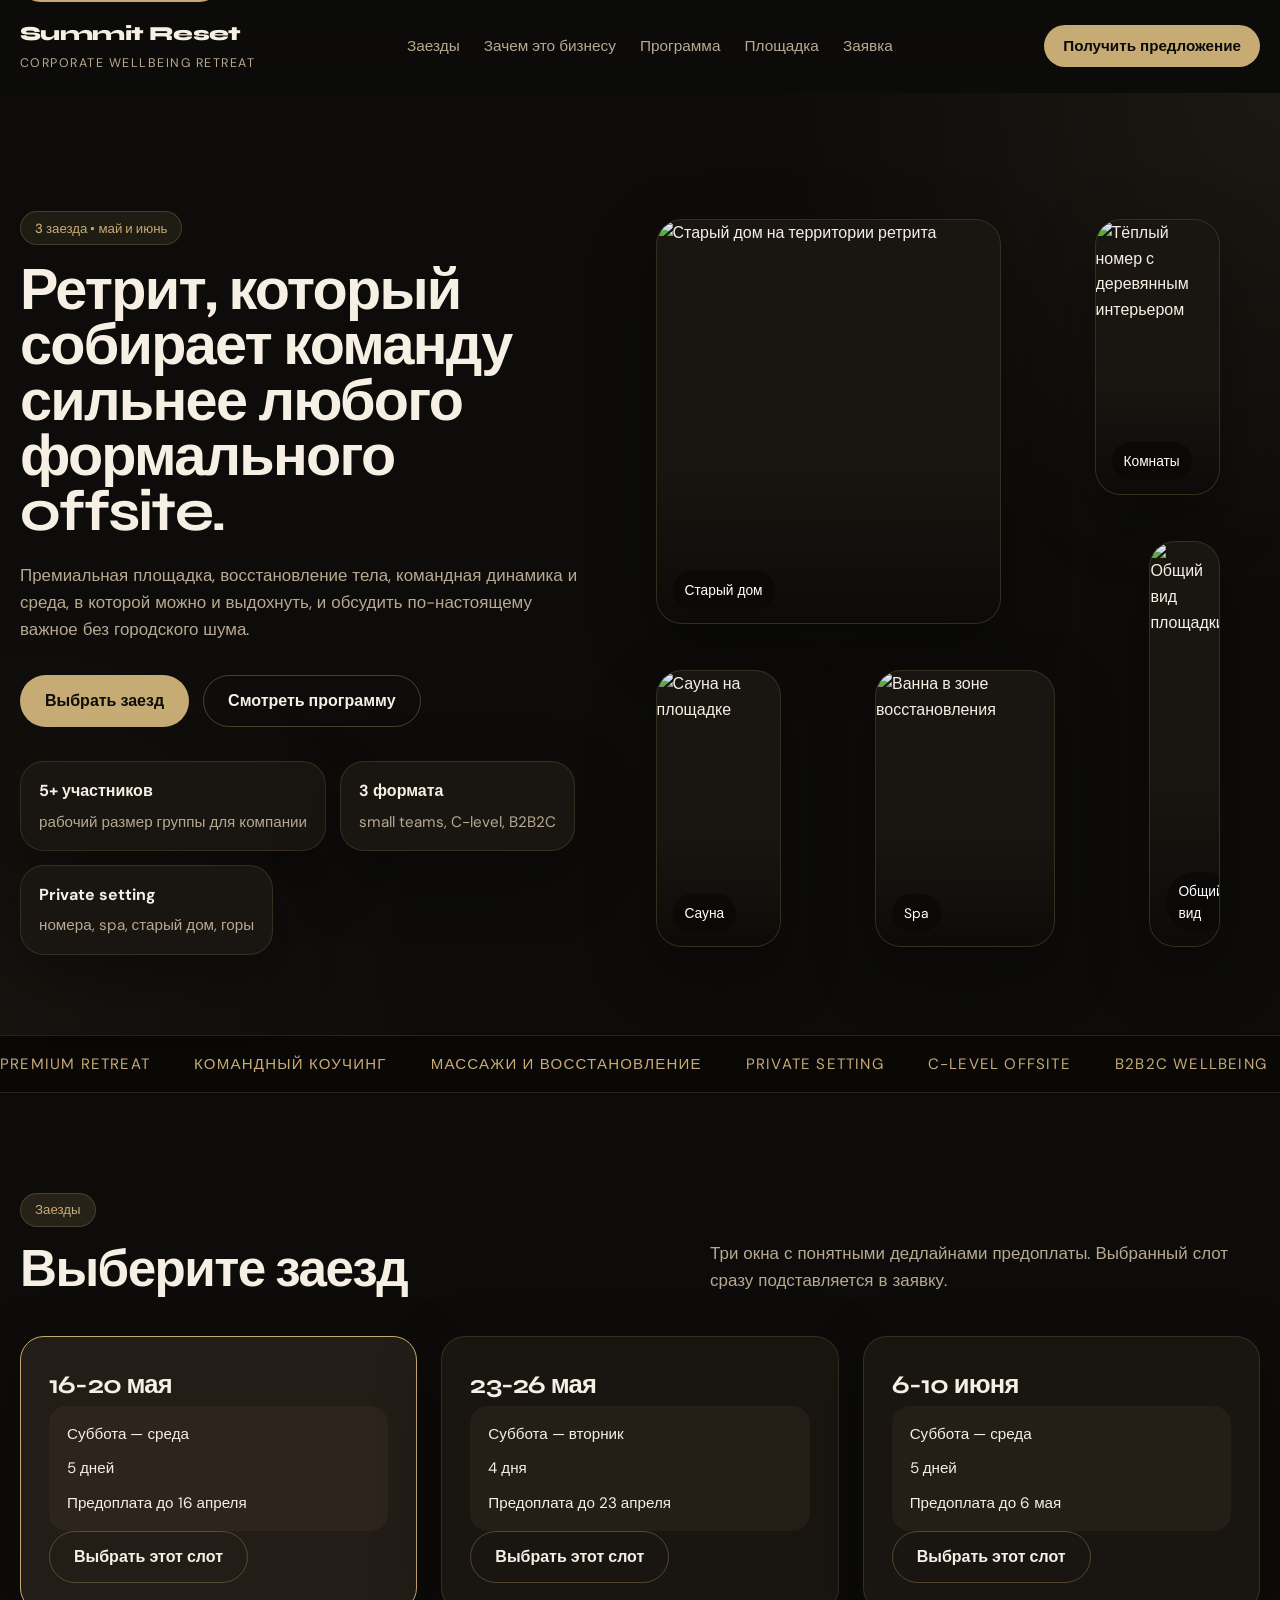
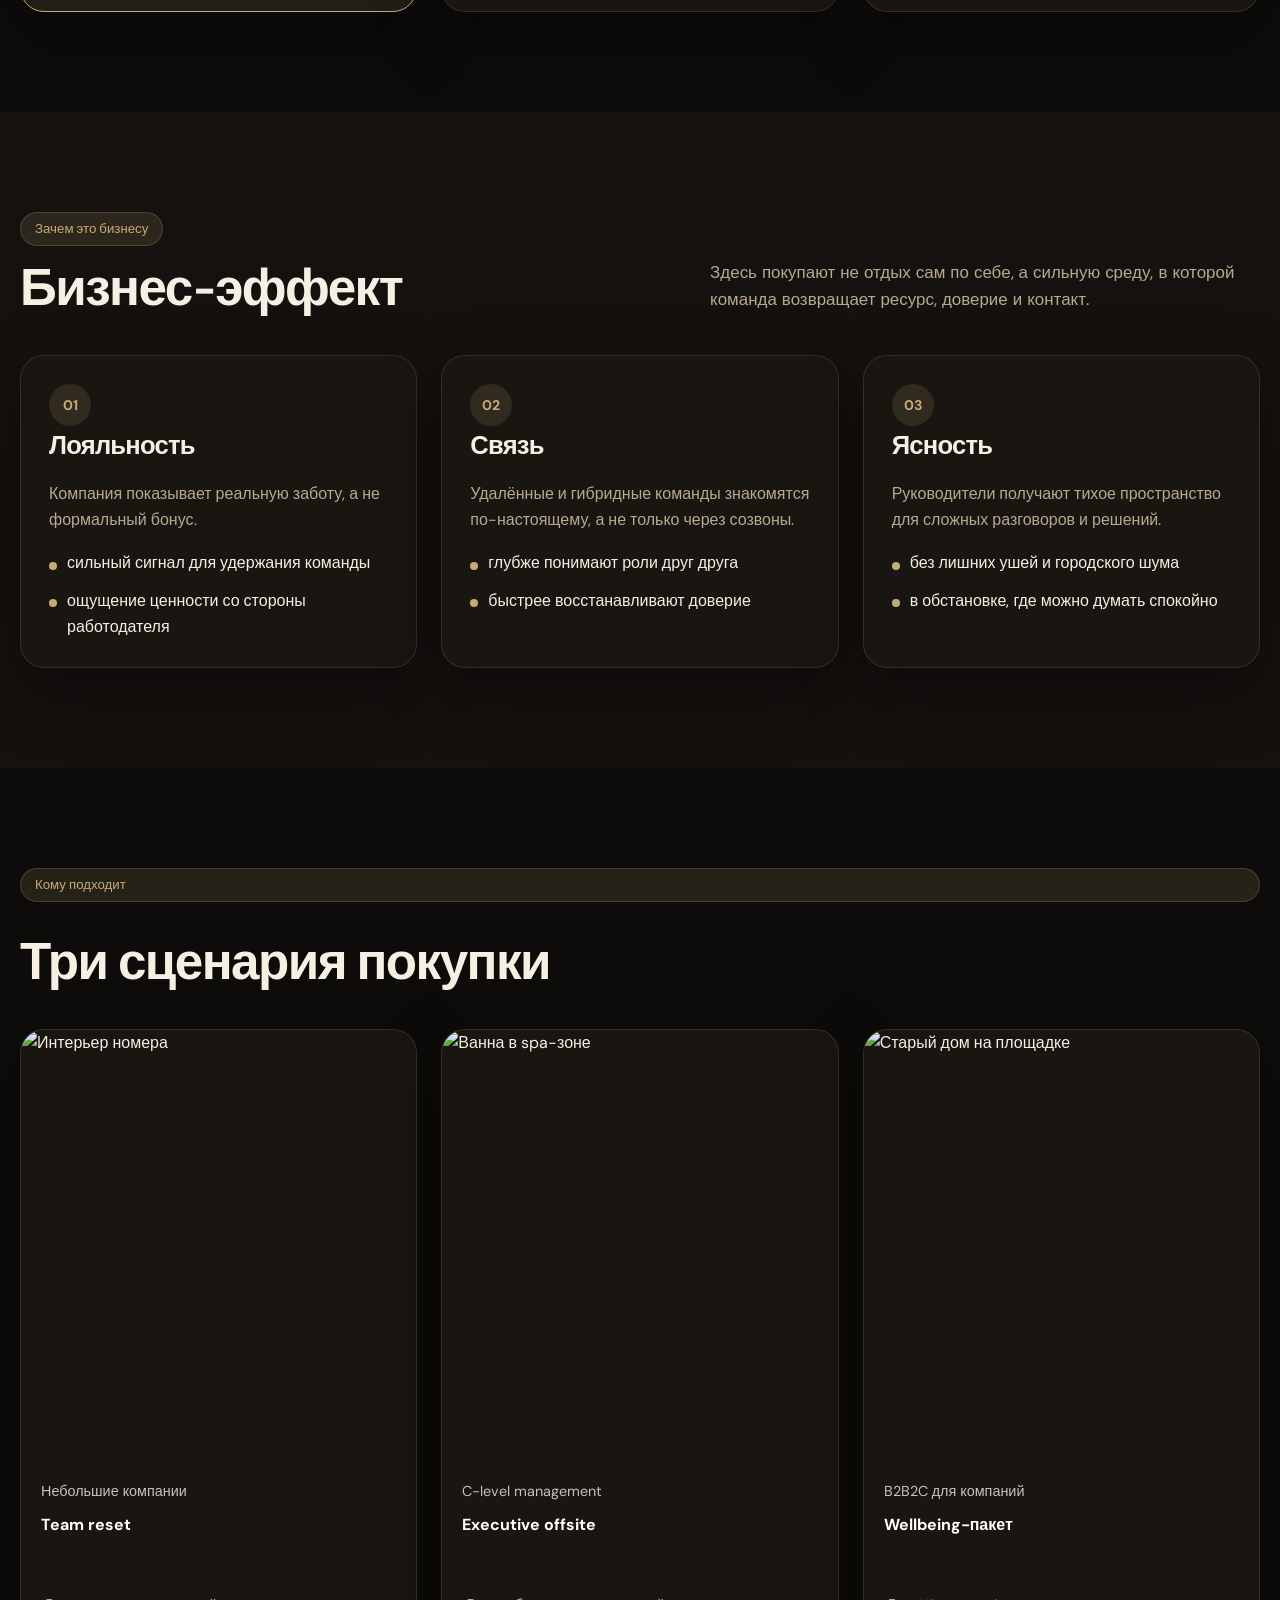
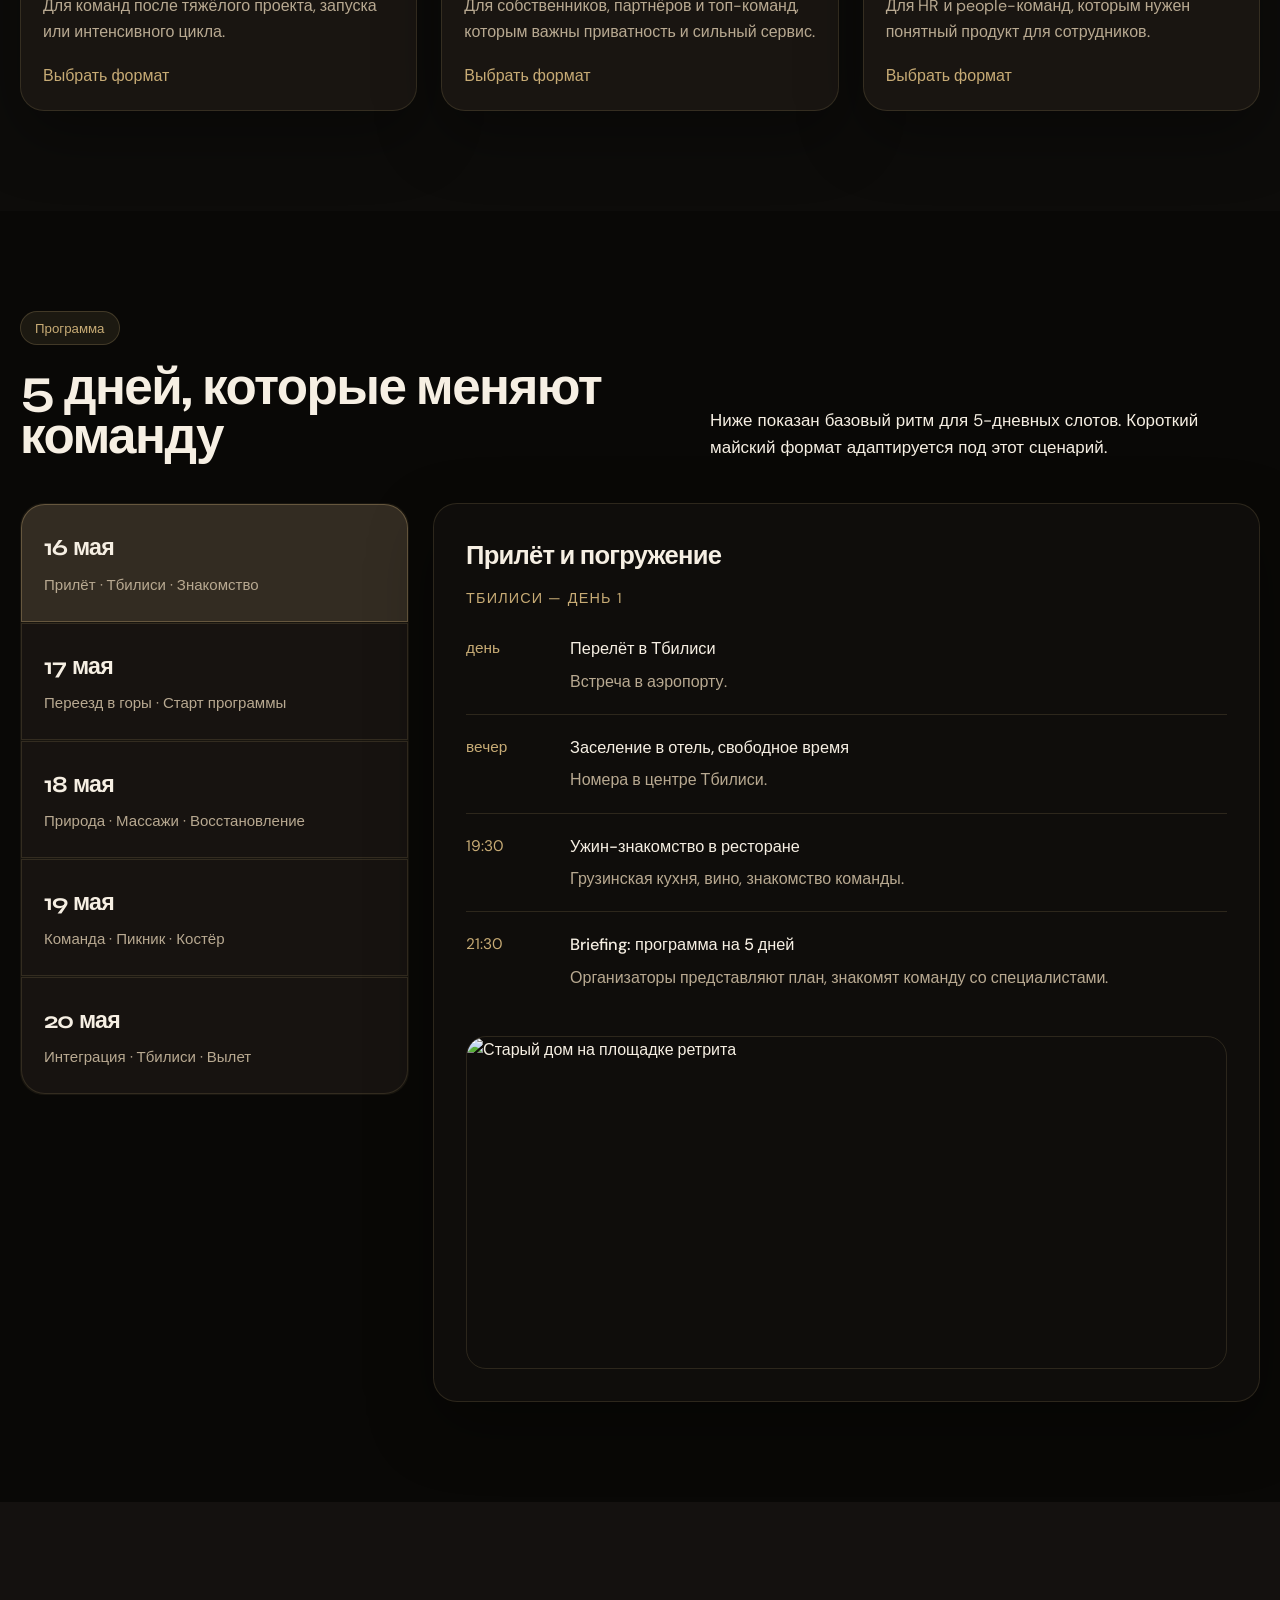
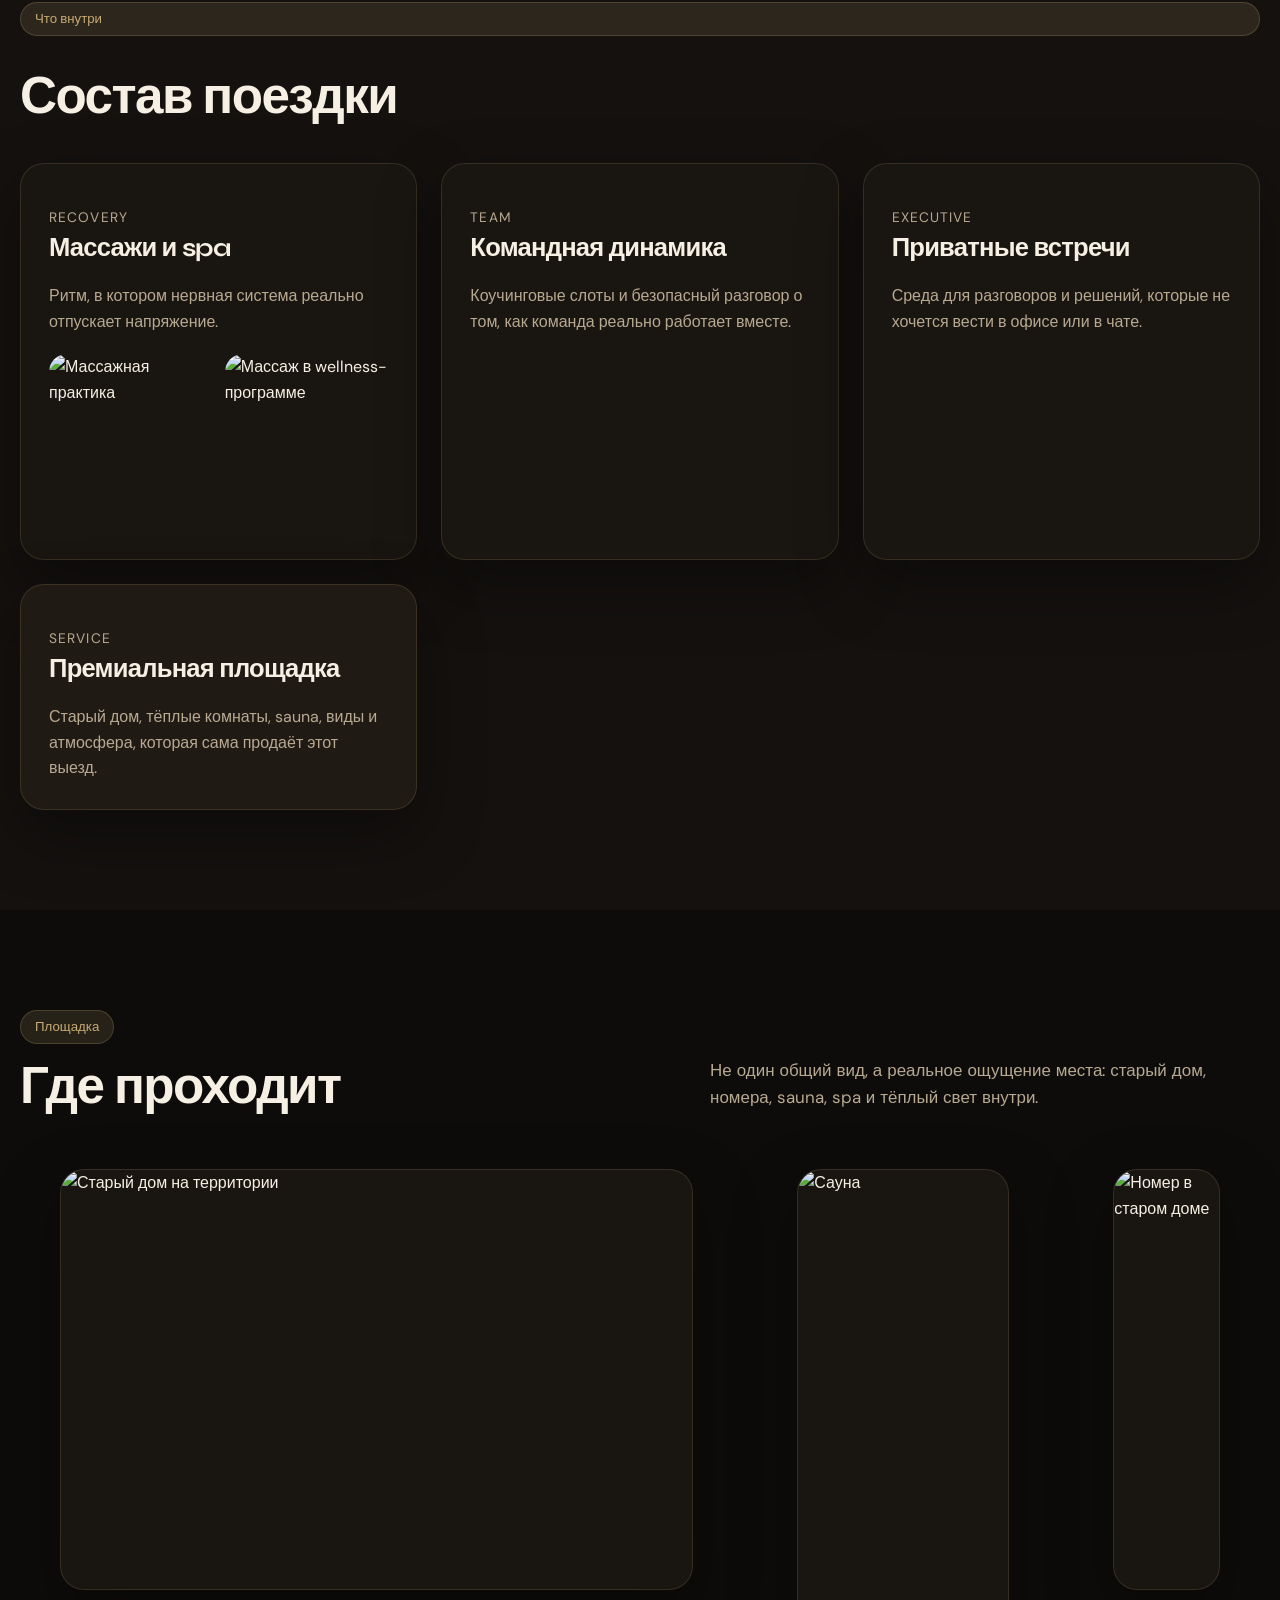
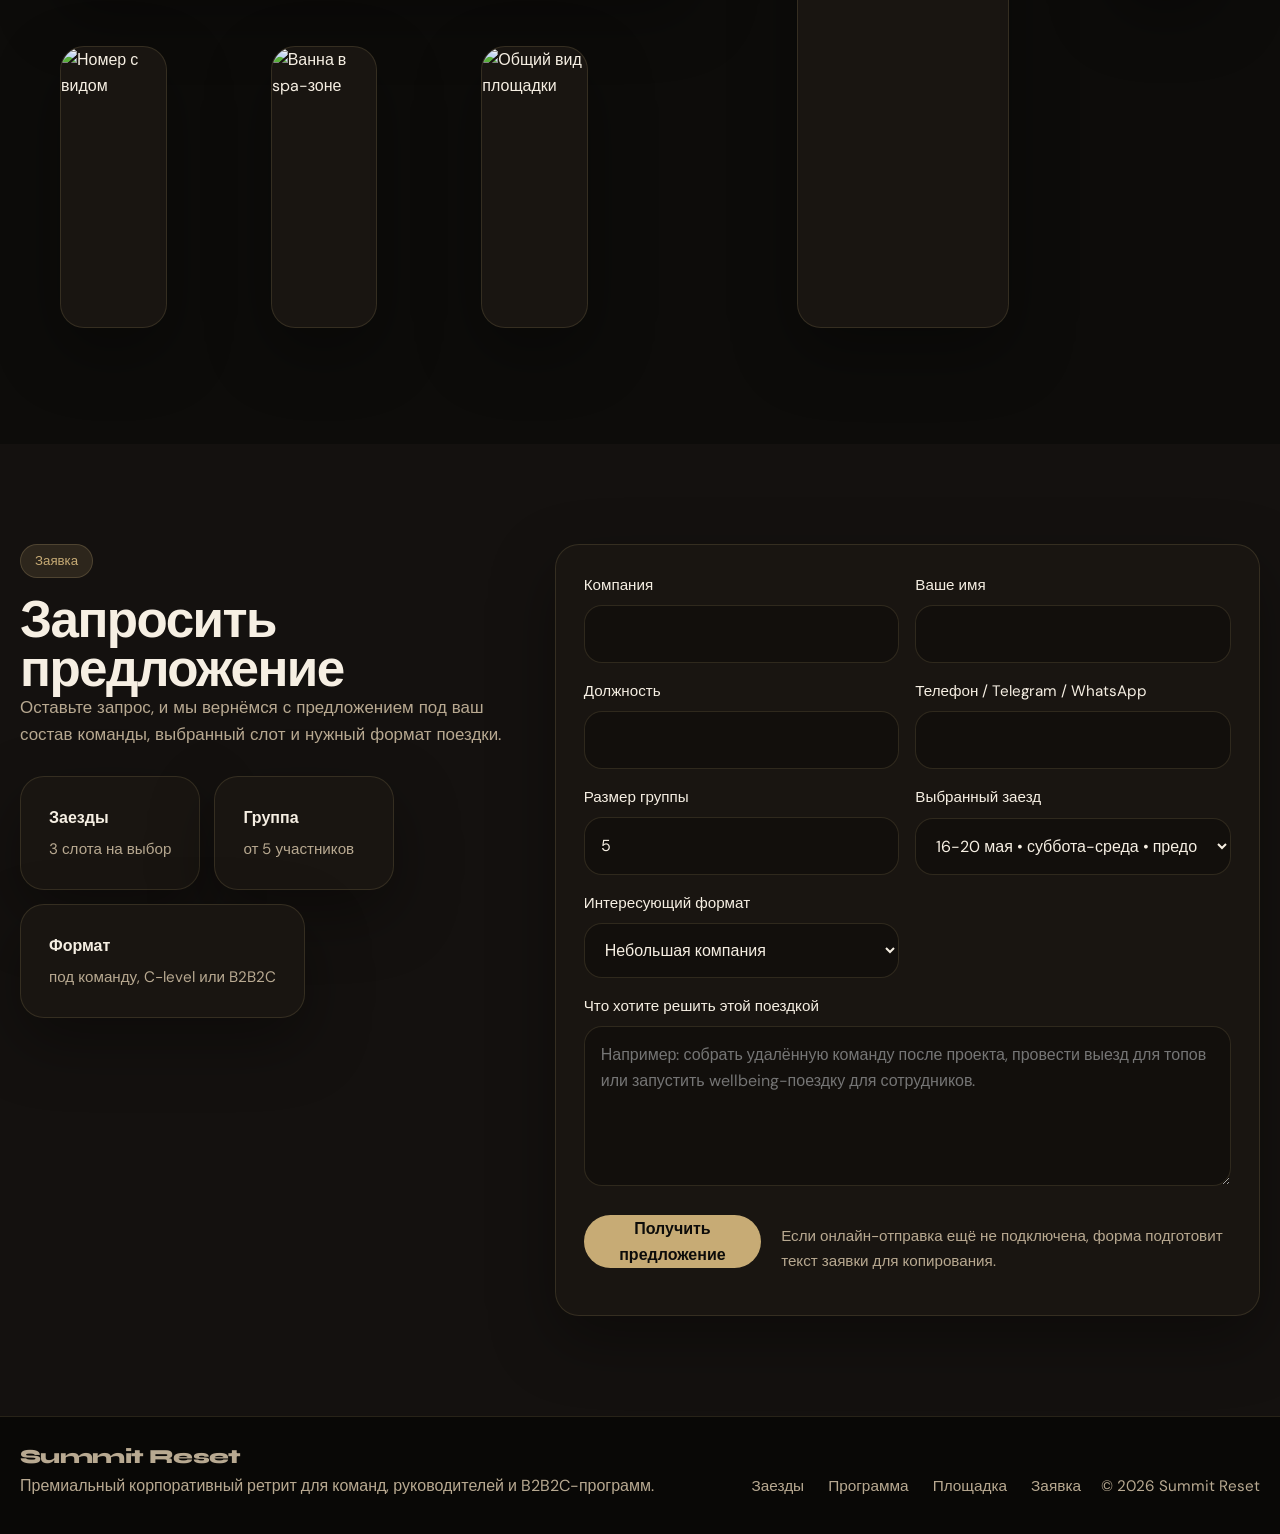
==== commit 7566fa6f: "Refine premium theme and interactive program" ====
--- a/index.html
+++ b/index.html
@@ -3,22 +3,19 @@
   <head>
     <meta charset="utf-8" />
     <meta name="viewport" content="width=device-width, initial-scale=1" />
-    <title>Summit Reset | B2B ретриты в мае и июне</title>
+    <title>Summit Reset | Корпоративный ретрит</title>
     <meta
       name="description"
-      content="Summit Reset — B2B ретриты 16-20 мая, 23-26 мая и 6-10 июня для компаний, C-level команд и B2B2C-программ: восстановление, командный коучинг и премиальный сервис."
+      content="Summit Reset — премиальный корпоративный ретрит для команд, руководителей и B2B2C-программ: 3 заезда в мае и июне, восстановление, командная динамика и сильная площадка в горах."
     />
-    <meta property="og:title" content="Summit Reset | B2B ретриты в мае и июне" />
+    <meta property="og:title" content="Summit Reset | Корпоративный ретрит" />
     <meta
       property="og:description"
-      content="Корпоративный wellness-ретрит для команд и руководителей: перезагрузка, стратегические разговоры, восстановление и премиальный отдых."
+      content="Премиальный ретрит для компаний: сильная площадка, восстановление, командный коучинг и приватные стратегические разговоры."
     />
     <meta property="og:type" content="website" />
-    <meta
-      property="og:image"
-      content="Photos/Screenshot%202026-03-27%20at%2014.17.34.jpg"
-    />
-    <meta name="theme-color" content="#3d6b47" />
+    <meta property="og:image" content="Photos/IMG_4555.jpg" />
+    <meta name="theme-color" content="#0d0c0a" />
     <link rel="icon" type="image/svg+xml" href="favicon.svg" />
     <link rel="preconnect" href="https://fonts.googleapis.com" />
     <link rel="preconnect" href="https://fonts.gstatic.com" crossorigin />
@@ -39,142 +36,162 @@
         </a>
 
         <nav class="site-nav" aria-label="Навигация">
-          <a href="#solution">Решение</a>
-          <a href="#formats">Форматы</a>
+          <a href="#dates">Заезды</a>
+          <a href="#solution">Зачем это бизнесу</a>
           <a href="#program">Программа</a>
-          <a href="#gallery">Галерея</a>
-          <a href="#faq">FAQ</a>
+          <a href="#gallery">Площадка</a>
+          <a href="#contact">Заявка</a>
         </nav>
 
-        <a class="button button--small" href="#contact">Обсудить поездку</a>
+        <a class="button button--small" href="#contact">Получить предложение</a>
       </div>
     </header>
 
     <main id="main">
       <section class="hero">
-        <div class="hero__media">
-          <img
-            src="Photos/Screenshot%202026-03-27%20at%2014.17.34.jpg"
-            alt="Ретрит-комплекс на скале в зелёных горах"
-            width="4856"
-            height="3588"
-            fetchpriority="high"
-          />
-        </div>
-
-        <div class="shell hero__content">
-          <div class="hero__main" data-reveal>
-            <span class="chip chip--hero">3 заезда • 16-20 мая / 23-26 мая / 6-10 июня</span>
-            <h1>Ретрит для компаний, которым нужен не тимбилдинг ради галочки, а реальная перезагрузка команды.</h1>
+        <div class="shell hero__layout">
+          <div class="hero__copy" data-reveal>
+            <span class="chip chip--dark">3 заезда • май и июнь</span>
+            <h1>Ретрит, который собирает команду сильнее любого формального offsite.</h1>
             <p class="hero__lede">
-              Summit Reset объединяет премиальный отдых, телесное восстановление, командный коучинг и
-              пространство для серьёзных разговоров без офисного шума. Формат рассчитан на небольшие компании,
-              C-level management и B2B2C-программы для команд от 5 человек.
+              Премиальная площадка, восстановление тела, командная динамика и среда, в которой можно и выдохнуть, и
+              обсудить по-настоящему важное без городского шума.
             </p>
 
             <div class="hero__actions">
-              <a class="button" href="#contact">Получить предложение</a>
-              <a class="button button--ghost button--light" href="#gallery">Посмотреть площадку</a>
-            </div>
-
-            <div class="hero__facts">
-              <div class="fact-pill">
-                <strong>3 трека</strong>
+              <a class="button" href="#dates">Выбрать заезд</a>
+              <a class="button button--ghost" href="#program">Смотреть программу</a>
+            </div>
+
+            <div class="hero__stats">
+              <div class="stat-card">
+                <strong>5+ участников</strong>
+                <span>рабочий размер группы для компании</span>
+              </div>
+              <div class="stat-card">
+                <strong>3 формата</strong>
                 <span>small teams, C-level, B2B2C</span>
               </div>
-              <div class="fact-pill">
-                <strong>5+ человек</strong>
-                <span>групповая скидка для компании</span>
-              </div>
-              <div class="fact-pill">
+              <div class="stat-card">
                 <strong>Private setting</strong>
-                <span>природа, сервис, приватность</span>
-              </div>
-            </div>
-          </div>
-
-          <aside class="hero__panel" data-reveal data-delay="0.15">
-            <p class="hero__panel-label">Что получает бизнес</p>
-            <ul class="hero__panel-list">
-              <li>лояльность и ощущение заботы о сотрудниках</li>
-              <li>сближение удалённых и гибридных команд</li>
-              <li>стратегические разговоры без корпоративной суеты</li>
-              <li>отдых, после которого люди возвращаются с ресурсом</li>
-            </ul>
-            <div class="hero__badges">
-              <span class="floating-tag">team coaching</span>
-              <span class="floating-tag">premium service</span>
-              <span class="floating-tag">massage &amp; recovery</span>
-              <span class="floating-tag">mountain privacy</span>
-            </div>
-          </aside>
+                <span>номера, spa, старый дом, горы</span>
+              </div>
+            </div>
+          </div>
+
+          <div class="hero__mosaic" data-reveal data-delay="0.08">
+            <figure class="hero-shot hero-shot--house">
+              <img
+                src="Photos/IMG_4555.jpg"
+                alt="Старый дом на территории ретрита"
+                width="2200"
+                height="1460"
+                fetchpriority="high"
+              />
+              <figcaption>Старый дом</figcaption>
+            </figure>
+            <figure class="hero-shot hero-shot--room">
+              <img
+                src="Photos/IMG_7178.jpg"
+                alt="Тёплый номер с деревянным интерьером"
+                width="1760"
+                height="2200"
+                loading="eager"
+              />
+              <figcaption>Комнаты</figcaption>
+            </figure>
+            <figure class="hero-shot hero-shot--sauna">
+              <img
+                src="Photos/IMG_7175.jpg"
+                alt="Сауна на площадке"
+                width="1858"
+                height="2200"
+                loading="eager"
+              />
+              <figcaption>Сауна</figcaption>
+            </figure>
+            <figure class="hero-shot hero-shot--bath">
+              <img
+                src="Photos/IMG_3385.jpg"
+                alt="Ванна в зоне восстановления"
+                width="2200"
+                height="1467"
+                loading="eager"
+              />
+              <figcaption>Spa</figcaption>
+            </figure>
+            <figure class="hero-shot hero-shot--overview">
+              <img
+                src="Photos/Screenshot%202026-03-27%20at%2014.17.34.jpg"
+                alt="Общий вид площадки"
+                width="2200"
+                height="1626"
+                loading="eager"
+              />
+              <figcaption>Общий вид</figcaption>
+            </figure>
+          </div>
         </div>
       </section>
 
-      <section class="ticker" aria-label="Ключевые преимущества">
+      <section class="ticker" aria-label="Ключевые тезисы">
         <div class="ticker__track">
-          <span>Корпоративный wellbeing</span>
-          <span>Executive offsite</span>
+          <span>Premium retreat</span>
           <span>Командный коучинг</span>
           <span>Массажи и восстановление</span>
-          <span>Высокогорная природа</span>
-          <span>Премиальный сервис</span>
-          <span>Честный отдых после жёсткого проекта</span>
-          <span>Корпоративный wellbeing</span>
-          <span>Executive offsite</span>
+          <span>Private setting</span>
+          <span>C-level offsite</span>
+          <span>B2B2C wellbeing</span>
+          <span>Горная площадка</span>
+          <span>Premium retreat</span>
           <span>Командный коучинг</span>
           <span>Массажи и восстановление</span>
-          <span>Высокогорная природа</span>
+          <span>Private setting</span>
+          <span>C-level offsite</span>
         </div>
       </section>
 
-      <section class="section section--soft" id="dates">
+      <section class="section" id="dates">
         <div class="shell">
           <div class="section-heading section-heading--split" data-reveal>
             <div>
-              <span class="chip">Даты на выбор</span>
-              <h2>Три временных окна с разной аудиторией и понятным дедлайном предоплаты.</h2>
-            </div>
-            <p>
-              Первые два слота подходят скорее для семей и компаний друзей. Июньское окно сильнее заточено под
-              корпоративный заезд. Любую дату можно выбрать сразу в карточке или в форме ниже.
-            </p>
+              <span class="chip">Заезды</span>
+              <h2>Выберите заезд</h2>
+            </div>
+            <p>Три окна с понятными дедлайнами предоплаты. Выбранный слот сразу подставляется в заявку.</p>
           </div>
 
           <div class="date-grid">
-            <article class="date-card" data-reveal data-delay="0.05">
-              <p class="date-card__eyebrow">Families / Friends</p>
+            <article class="date-card is-selected" data-date-card="16-20 мая" data-reveal data-delay="0.04">
               <h3>16-20 мая</h3>
-              <p>Первый выезд для частных групп, друзей и тёплых компаний, которым нужен длинный reset на 5 дней.</p>
               <div class="date-card__meta">
+                <span>Суббота — среда</span>
+                <span>5 дней</span>
                 <span>Предоплата до 16 апреля</span>
-                <span>Скорее всего семьи / друзья</span>
               </div>
               <button class="button button--ghost" type="button" data-date-choice="16-20 мая" data-target="#contact">
                 Выбрать этот слот
               </button>
             </article>
 
-            <article class="date-card" data-reveal data-delay="0.1">
-              <p class="date-card__eyebrow">Families / Friends</p>
+            <article class="date-card" data-date-card="23-26 мая" data-reveal data-delay="0.08">
               <h3>23-26 мая</h3>
-              <p>Более короткое майское окно для тех, кому важна та же атмосфера, но в компактном формате.</p>
               <div class="date-card__meta">
+                <span>Суббота — вторник</span>
+                <span>4 дня</span>
                 <span>Предоплата до 23 апреля</span>
-                <span>Скорее всего семьи / друзья</span>
               </div>
               <button class="button button--ghost" type="button" data-date-choice="23-26 мая" data-target="#contact">
                 Выбрать этот слот
               </button>
             </article>
 
-            <article class="date-card" data-reveal data-delay="0.15">
-              <p class="date-card__eyebrow">Corporate focus</p>
+            <article class="date-card" data-date-card="6-10 июня" data-reveal data-delay="0.12">
               <h3>6-10 июня</h3>
-              <p>Июньский слот под корпоративный заезд, командную перезагрузку и выезд для бизнеса в сильной среде.</p>
               <div class="date-card__meta">
+                <span>Суббота — среда</span>
+                <span>5 дней</span>
                 <span>Предоплата до 6 мая</span>
-                <span>Корпорат</span>
               </div>
               <button class="button button--ghost" type="button" data-date-choice="6-10 июня" data-target="#contact">
                 Выбрать этот слот
@@ -184,215 +201,373 @@
         </div>
       </section>
 
-      <section class="section" id="solution">
+      <section class="section section--soft" id="solution">
         <div class="shell">
           <div class="section-heading section-heading--split" data-reveal>
             <div>
-              <span class="chip">Почему это покупают</span>
-              <h2>Это не выезд ради галочки. Это бизнес-инструмент, упакованный в сильный премиальный опыт.</h2>
-            </div>
-            <p>
-              По подаче Summit Reset продаётся через понятные корпоративные результаты: удержание людей, доверие
-              внутри команды, пространство для сложных разговоров и восстановление после интенсивного периода.
-            </p>
+              <span class="chip">Зачем это бизнесу</span>
+              <h2>Бизнес-эффект</h2>
+            </div>
+            <p>Здесь покупают не отдых сам по себе, а сильную среду, в которой команда возвращает ресурс, доверие и контакт.</p>
           </div>
 
           <div class="outcome-grid">
-            <article class="outcome-card" data-reveal data-delay="0.05">
+            <article class="outcome-card" data-reveal data-delay="0.04">
               <span class="outcome-card__number">01</span>
-              <h3>Для небольших компаний</h3>
-              <p>
-                Повышаем лояльность сотрудников, сплачиваем удалённые команды, создаём условия для новых идей по
-                продукту и даём команде глубокий выдох после тяжёлого цикла.
-              </p>
+              <h3>Лояльность</h3>
+              <p>Компания показывает реальную заботу, а не формальный бонус.</p>
               <ul>
-                <li>полноценное знакомство людей вне зумов и задач</li>
-                <li>командный коучинг и разбор динамики группы</li>
-                <li>фокус на восстановлении и рабочем тонусе после поездки</li>
+                <li>сильный сигнал для удержания команды</li>
+                <li>ощущение ценности со стороны работодателя</li>
               </ul>
             </article>
 
-            <article class="outcome-card" data-reveal data-delay="0.1">
+            <article class="outcome-card" data-reveal data-delay="0.08">
               <span class="outcome-card__number">02</span>
-              <h3>Для C-level management</h3>
-              <p>
-                Даём редкий формат, где можно одновременно качественно отдохнуть, укрепить доверие между ключевыми
-                партнёрами и обсудить непростые корпоративные вопросы без посторонних ушей.
-              </p>
+              <h3>Связь</h3>
+              <p>Удалённые и гибридные команды знакомятся по-настоящему, а не только через созвоны.</p>
               <ul>
-                <li>премиальный сервис и высокий уровень приватности</li>
-                <li>совместные активности без искусственного тимбилдинга</li>
-                <li>пространство, где можно просто по-настоящему выдохнуть</li>
+                <li>глубже понимают роли друг друга</li>
+                <li>быстрее восстанавливают доверие</li>
               </ul>
             </article>
 
-            <article class="outcome-card" data-reveal data-delay="0.15">
+            <article class="outcome-card" data-reveal data-delay="0.12">
               <span class="outcome-card__number">03</span>
-              <h3>Для B2B2C-программ</h3>
-              <p>
-                Компания получает понятный wellbeing-продукт для сотрудников, а сами участники — тотальный отдых,
-                укрепление ментального и физического состояния и чувство, что работодатель действительно заботится.
-              </p>
+              <h3>Ясность</h3>
+              <p>Руководители получают тихое пространство для сложных разговоров и решений.</p>
               <ul>
-                <li>скидка при наборе чата от 5 человек</li>
-                <li>корпоративная покупка даёт бонус на C-level выезд</li>
-                <li>полезный отпуск, выгодный и людям, и бизнесу</li>
+                <li>без лишних ушей и городского шума</li>
+                <li>в обстановке, где можно думать спокойно</li>
               </ul>
             </article>
           </div>
         </div>
       </section>
 
-      <section class="section section--soft" id="formats">
+      <section class="section" id="formats">
         <div class="shell">
           <div class="section-heading" data-reveal>
-            <span class="chip">Форматы участия</span>
-            <h2>Три сценария, с которыми легко зайти в B2B-продажу.</h2>
+            <span class="chip">Кому подходит</span>
+            <h2>Три сценария покупки</h2>
           </div>
 
           <div class="persona-grid">
-            <article class="persona-card" data-reveal data-delay="0.05">
+            <article class="persona-card" data-reveal data-delay="0.04">
               <div class="persona-card__media">
                 <img
                   src="Photos/IMG_7178.jpg"
-                  alt="Номер с деревянным интерьером и видом на горы"
-                  width="4449"
-                  height="5571"
+                  alt="Интерьер номера"
+                  width="1760"
+                  height="2200"
                   loading="lazy"
                   decoding="async"
                 />
                 <div class="persona-card__overlay">
                   <p>Небольшие компании</p>
-                  <strong>Reset для ядра команды</strong>
+                  <strong>Team reset</strong>
                 </div>
               </div>
               <div class="persona-card__body">
-                <p>
-                  Для founders, продуктовых и кросс-функциональных команд, которым нужен выезд после спринта,
-                  запуска или сложного периода.
-                </p>
-                <button class="text-link" type="button" data-format-choice="small-company">Выбрать этот формат</button>
-              </div>
-            </article>
-
-            <article class="persona-card" data-reveal data-delay="0.1">
+                <p>Для команд после тяжёлого проекта, запуска или интенсивного цикла.</p>
+                <button class="text-link" type="button" data-format-choice="small-company">Выбрать формат</button>
+              </div>
+            </article>
+
+            <article class="persona-card" data-reveal data-delay="0.08">
               <div class="persona-card__media">
                 <img
                   src="Photos/IMG_3385.jpg"
-                  alt="Ванна в spa-зоне ретрита"
-                  width="8149"
-                  height="5435"
+                  alt="Ванна в spa-зоне"
+                  width="2200"
+                  height="1467"
                   loading="lazy"
                   decoding="async"
                 />
                 <div class="persona-card__overlay">
                   <p>C-level management</p>
-                  <strong>Executive offsite без показухи</strong>
+                  <strong>Executive offsite</strong>
                 </div>
               </div>
               <div class="persona-card__body">
-                <p>
-                  Для собственников, партнёров и топ-команд, которые ценят приватность, сервис и спокойную среду для
-                  укрепления доверия.
-                </p>
-                <button class="text-link" type="button" data-format-choice="c-level">Выбрать этот формат</button>
-              </div>
-            </article>
-
-            <article class="persona-card" data-reveal data-delay="0.15">
+                <p>Для собственников, партнёров и топ-команд, которым важны приватность и сильный сервис.</p>
+                <button class="text-link" type="button" data-format-choice="c-level">Выбрать формат</button>
+              </div>
+            </article>
+
+            <article class="persona-card" data-reveal data-delay="0.12">
               <div class="persona-card__media">
                 <img
                   src="Photos/IMG_4555.jpg"
-                  alt="Главный корпус ретрита среди садов"
-                  width="6586"
-                  height="4371"
+                  alt="Старый дом на площадке"
+                  width="2200"
+                  height="1460"
                   loading="lazy"
                   decoding="async"
                 />
                 <div class="persona-card__overlay">
                   <p>B2B2C для компаний</p>
-                  <strong>Пакет заботы для сотрудников</strong>
+                  <strong>Wellbeing-пакет</strong>
                 </div>
               </div>
               <div class="persona-card__body">
-                <p>
-                  Для HR и people-команд, которым нужен готовый wellness-продукт для сотрудников и понятный аргумент
-                  для бюджета.
-                </p>
-                <button class="text-link" type="button" data-format-choice="b2b2c">Выбрать этот формат</button>
+                <p>Для HR и people-команд, которым нужен понятный продукт для сотрудников.</p>
+                <button class="text-link" type="button" data-format-choice="b2b2c">Выбрать формат</button>
               </div>
             </article>
           </div>
         </div>
       </section>
 
-      <section class="section section--dark">
-        <div class="shell impact-layout">
-          <div class="impact-copy" data-reveal>
-            <span class="chip chip--dark">Эффект для бизнеса</span>
-            <h2>Когда люди действительно восстанавливаются, компания получает не просто довольных участников поездки.</h2>
-            <p>
-              Она получает более собранную команду, более честный контакт внутри коллектива и менеджмент, который
-              может обсуждать важное в обстановке, где никто никуда не бежит.
-            </p>
-          </div>
-
-          <div class="impact-grid">
-            <article class="impact-card" data-reveal data-delay="0.05">
-              <strong>До +15%</strong>
-              <p>фокус на командной эффективности после периода перегруза и разобщения</p>
-            </article>
-            <article class="impact-card" data-reveal data-delay="0.1">
-              <strong>5+ участников</strong>
-              <p>достаточно, чтобы включить групповой B2B2C-сценарий и скидку для компании</p>
-            </article>
-            <article class="impact-card" data-reveal data-delay="0.15">
-              <strong>1 пространство</strong>
-              <p>для стратегических разговоров, восстановления тела и сильного общего впечатления</p>
-            </article>
-          </div>
-        </div>
-      </section>
-
-      <section class="section" id="program">
+      <section class="section section--dark" id="program">
         <div class="shell">
-          <div class="section-heading section-heading--split" data-reveal>
+          <div class="section-heading section-heading--split section-heading--dark" data-reveal>
             <div>
-              <span class="chip">Ритм заезда</span>
-              <h2>Структура выезда, которую можно адаптировать под длинный майский, короткий майский или июньский корпоративный слот.</h2>
-            </div>
-            <p>
-              Мы не перегружаем участников активностями. Ритм построен так, чтобы у команды было и общее время, и
-              приватные окна, и ощущение настоящего отпуска.
-            </p>
-          </div>
-
-          <div class="timeline">
-            <article class="timeline-card" data-reveal data-delay="0.05">
-              <span class="timeline-card__day">День 1</span>
-              <h3>Заезд и мягкий вход</h3>
-              <p>Трансфер, размещение, welcome-ужин, настройка темпа и первый выдох после города.</p>
-            </article>
-            <article class="timeline-card" data-reveal data-delay="0.1">
-              <span class="timeline-card__day">День 2</span>
-              <h3>Тело и нервная система</h3>
-              <p>Массажи, sauna / spa, сон, прогулки и восстановление после накопленной нагрузки.</p>
-            </article>
-            <article class="timeline-card" data-reveal data-delay="0.15">
-              <span class="timeline-card__day">День 3</span>
-              <h3>Команда и динамика</h3>
-              <p>Командный коучинг, безопасный разговор о взаимодействии, доверии и роли каждого в группе.</p>
-            </article>
-            <article class="timeline-card" data-reveal data-delay="0.2">
-              <span class="timeline-card__day">День 4</span>
-              <h3>Стратегические разговоры</h3>
-              <p>Тихие слоты для C-level встреч, продуктовых обсуждений и совместных решений в спокойной среде.</p>
-            </article>
-            <article class="timeline-card" data-reveal data-delay="0.25">
-              <span class="timeline-card__day">День 5</span>
-              <h3>Фиксация эффекта и выезд</h3>
-              <p>Сбор инсайтов, мягкое завершение и понятный мост между поездкой и рабочей реальностью.</p>
-            </article>
+              <span class="chip chip--dark">Программа</span>
+              <h2>5 дней, которые меняют команду</h2>
+            </div>
+            <p>Ниже показан базовый ритм для 5-дневных слотов. Короткий майский формат адаптируется под этот сценарий.</p>
+          </div>
+
+          <div class="program-layout" data-reveal data-delay="0.06">
+            <div class="program-tabs" role="tablist" aria-label="Дни программы">
+              <button class="program-tab is-active" type="button" role="tab" aria-selected="true" data-program-tab="day-1">
+                <strong>16 мая</strong>
+                <span>Прилёт · Тбилиси · Знакомство</span>
+              </button>
+              <button class="program-tab" type="button" role="tab" aria-selected="false" data-program-tab="day-2">
+                <strong>17 мая</strong>
+                <span>Переезд в горы · Старт программы</span>
+              </button>
+              <button class="program-tab" type="button" role="tab" aria-selected="false" data-program-tab="day-3">
+                <strong>18 мая</strong>
+                <span>Природа · Массажи · Восстановление</span>
+              </button>
+              <button class="program-tab" type="button" role="tab" aria-selected="false" data-program-tab="day-4">
+                <strong>19 мая</strong>
+                <span>Команда · Пикник · Костёр</span>
+              </button>
+              <button class="program-tab" type="button" role="tab" aria-selected="false" data-program-tab="day-5">
+                <strong>20 мая</strong>
+                <span>Интеграция · Тбилиси · Вылет</span>
+              </button>
+            </div>
+
+            <div class="program-panels">
+              <article class="program-panel is-active" id="day-1" data-program-panel>
+                <div class="program-panel__header">
+                  <h3>Прилёт и погружение</h3>
+                  <p>ТБИЛИСИ — ДЕНЬ 1</p>
+                </div>
+                <div class="program-agenda">
+                  <div class="agenda-item">
+                    <span class="agenda-item__time">день</span>
+                    <div>
+                      <h4>Перелёт в Тбилиси</h4>
+                      <p>Встреча в аэропорту.</p>
+                    </div>
+                  </div>
+                  <div class="agenda-item">
+                    <span class="agenda-item__time">вечер</span>
+                    <div>
+                      <h4>Заселение в отель, свободное время</h4>
+                      <p>Номера в центре Тбилиси.</p>
+                    </div>
+                  </div>
+                  <div class="agenda-item">
+                    <span class="agenda-item__time">19:30</span>
+                    <div>
+                      <h4>Ужин-знакомство в ресторане</h4>
+                      <p>Грузинская кухня, вино, знакомство команды.</p>
+                    </div>
+                  </div>
+                  <div class="agenda-item">
+                    <span class="agenda-item__time">21:30</span>
+                    <div>
+                      <h4>Briefing: программа на 5 дней</h4>
+                      <p>Организаторы представляют план, знакомят команду со специалистами.</p>
+                    </div>
+                  </div>
+                </div>
+                <div class="program-panel__media">
+                  <img
+                    src="Photos/IMG_4555.jpg"
+                    alt="Старый дом на площадке ретрита"
+                    width="2200"
+                    height="1460"
+                    loading="lazy"
+                    decoding="async"
+                  />
+                </div>
+              </article>
+
+              <article class="program-panel" id="day-2" data-program-panel hidden>
+                <div class="program-panel__header">
+                  <h3>Переезд и настройка ритма</h3>
+                  <p>ЦАЛКА — ДЕНЬ 2</p>
+                </div>
+                <div class="program-agenda">
+                  <div class="agenda-item">
+                    <span class="agenda-item__time">утро</span>
+                    <div>
+                      <h4>Завтрак и выезд из Тбилиси</h4>
+                      <p>Трансфер команды на площадку в горах.</p>
+                    </div>
+                  </div>
+                  <div class="agenda-item">
+                    <span class="agenda-item__time">день</span>
+                    <div>
+                      <h4>Заселение и знакомство с пространством</h4>
+                      <p>Номера, территория, slow lunch и мягкий вход в темп выезда.</p>
+                    </div>
+                  </div>
+                  <div class="agenda-item">
+                    <span class="agenda-item__time">вечер</span>
+                    <div>
+                      <h4>Первый recovery-блок</h4>
+                      <p>Sauna, массажные слоты и переключение из рабочего режима.</p>
+                    </div>
+                  </div>
+                  <div class="agenda-item">
+                    <span class="agenda-item__time">21:00</span>
+                    <div>
+                      <h4>Ужин команды</h4>
+                      <p>Фиксируем ожидания от поездки и собираем общий настрой группы.</p>
+                    </div>
+                  </div>
+                </div>
+                <div class="program-panel__media">
+                  <img
+                    src="Photos/IMG_4575.jpg"
+                    alt="Номер с видом в горах"
+                    width="2200"
+                    height="1472"
+                    loading="lazy"
+                    decoding="async"
+                  />
+                </div>
+              </article>
+
+              <article class="program-panel" id="day-3" data-program-panel hidden>
+                <div class="program-panel__header">
+                  <h3>Природа и восстановление</h3>
+                  <p>ЦАЛКА — ДЕНЬ 3</p>
+                </div>
+                <div class="program-agenda">
+                  <div class="agenda-item">
+                    <span class="agenda-item__time">утро</span>
+                    <div>
+                      <h4>Телесная практика и завтрак</h4>
+                      <p>Мягкий старт дня, дыхание, движение и настройка внимания.</p>
+                    </div>
+                  </div>
+                  <div class="agenda-item">
+                    <span class="agenda-item__time">день</span>
+                    <div>
+                      <h4>Хайкинг / джипы / свободный маршрут</h4>
+                      <p>Природный блок для переключения головы и восстановления контакта с телом.</p>
+                    </div>
+                  </div>
+                  <div class="agenda-item">
+                    <span class="agenda-item__time">вечер</span>
+                    <div>
+                      <h4>Массажи и spa</h4>
+                      <p>Персональные слоты на восстановление и глубокий отдых.</p>
+                    </div>
+                  </div>
+                </div>
+                <div class="program-panel__media">
+                  <img
+                    src="Photos/IMG_7175.jpg"
+                    alt="Тёплая сауна"
+                    width="1858"
+                    height="2200"
+                    loading="lazy"
+                    decoding="async"
+                  />
+                </div>
+              </article>
+
+              <article class="program-panel" id="day-4" data-program-panel hidden>
+                <div class="program-panel__header">
+                  <h3>Доверие и глубина</h3>
+                  <p>ЦАЛКА — ДЕНЬ 4</p>
+                </div>
+                <div class="program-agenda">
+                  <div class="agenda-item">
+                    <span class="agenda-item__time">утро</span>
+                    <div>
+                      <h4>Командный коучинг</h4>
+                      <p>Разбор динамики команды, ролей и узких мест во взаимодействии.</p>
+                    </div>
+                  </div>
+                  <div class="agenda-item">
+                    <span class="agenda-item__time">день</span>
+                    <div>
+                      <h4>Пикник и тихие стратегические слоты</h4>
+                      <p>Время для честных разговоров, отдельных встреч и рабочих инсайтов.</p>
+                    </div>
+                  </div>
+                  <div class="agenda-item">
+                    <span class="agenda-item__time">вечер</span>
+                    <div>
+                      <h4>Ужин и костёр</h4>
+                      <p>Неформальный вечер, который укрепляет контакт сильнее любого тимбилдинга.</p>
+                    </div>
+                  </div>
+                </div>
+                <div class="program-panel__media">
+                  <img
+                    src="Photos/IMG_3385.jpg"
+                    alt="Зона spa и восстановления"
+                    width="2200"
+                    height="1467"
+                    loading="lazy"
+                    decoding="async"
+                  />
+                </div>
+              </article>
+
+              <article class="program-panel" id="day-5" data-program-panel hidden>
+                <div class="program-panel__header">
+                  <h3>Интеграция и вылет</h3>
+                  <p>ТБИЛИСИ — ДЕНЬ 5</p>
+                </div>
+                <div class="program-agenda">
+                  <div class="agenda-item">
+                    <span class="agenda-item__time">утро</span>
+                    <div>
+                      <h4>Завтрак и финальный круг</h4>
+                      <p>Собираем ключевые инсайты и фиксируем, что команда забирает с собой.</p>
+                    </div>
+                  </div>
+                  <div class="agenda-item">
+                    <span class="agenda-item__time">день</span>
+                    <div>
+                      <h4>Переезд в Тбилиси</h4>
+                      <p>Спокойное завершение, поздний обед и окно для последних разговоров.</p>
+                    </div>
+                  </div>
+                  <div class="agenda-item">
+                    <span class="agenda-item__time">вечер</span>
+                    <div>
+                      <h4>Трансфер в аэропорт</h4>
+                      <p>Вылет команды домой без ощущения резкого обрыва поездки.</p>
+                    </div>
+                  </div>
+                </div>
+                <div class="program-panel__media">
+                  <img
+                    src="Photos/IMG_4591.jpg"
+                    alt="Комната в старом доме"
+                    width="2200"
+                    height="1543"
+                    loading="lazy"
+                    decoding="async"
+                  />
+                </div>
+              </article>
+            </div>
           </div>
         </div>
       </section>
@@ -400,18 +575,15 @@
       <section class="section section--soft">
         <div class="shell">
           <div class="section-heading" data-reveal>
-            <span class="chip">Что входит</span>
-            <h2>Продукт уже собран так, чтобы его было легко продавать HR, founders и топ-командам.</h2>
+            <span class="chip">Что внутри</span>
+            <h2>Состав поездки</h2>
           </div>
 
           <div class="service-grid">
-            <article class="service-card" data-reveal data-delay="0.05">
+            <article class="service-card" data-reveal data-delay="0.04">
               <p class="service-card__eyebrow">Recovery</p>
-              <h3>Массажи, spa и телесное восстановление</h3>
-              <p>
-                Регулярные массажные слоты, sauna, вода, тишина и условия, в которых нервная система действительно
-                отпускает напряжение.
-              </p>
+              <h3>Массажи и spa</h3>
+              <p>Ритм, в котором нервная система реально отпускает напряжение.</p>
               <div class="mini-gallery">
                 <img
                   src="https://raw.githubusercontent.com/updatestudiotbilisi-hash/update-club-site/main/photo/massage/massage_2.webp"
@@ -428,31 +600,22 @@
               </div>
             </article>
 
-            <article class="service-card" data-reveal data-delay="0.1">
+            <article class="service-card" data-reveal data-delay="0.08">
               <p class="service-card__eyebrow">Team</p>
-              <h3>Командный коучинг и анализ динамики</h3>
-              <p>
-                Работаем с командой неформально, но профессионально: где теряется контакт, где не хватает доверия и
-                что поможет людям вернуться к работе сильнее.
-              </p>
-            </article>
-
-            <article class="service-card" data-reveal data-delay="0.15">
+              <h3>Командная динамика</h3>
+              <p>Коучинговые слоты и безопасный разговор о том, как команда реально работает вместе.</p>
+            </article>
+
+            <article class="service-card" data-reveal data-delay="0.12">
               <p class="service-card__eyebrow">Executive</p>
-              <h3>Пространство для разговоров, которые нельзя вести в офисе</h3>
-              <p>
-                Для C-level это одновременно приватный отдых и тихая площадка, где можно обсуждать сложные решения без
-                шума, графиков и чужих ушей.
-              </p>
-            </article>
-
-            <article class="service-card service-card--accent" data-reveal data-delay="0.2">
-              <p class="service-card__eyebrow">B2B2C offer</p>
-              <h3>Пакет, который удобен и компании, и сотрудникам</h3>
-              <p>
-                Компания показывает реальную заботу, сотрудники получают полезный отпуск, а при корпоративной покупке
-                открывается скидка на отдельный C-level выезд.
-              </p>
+              <h3>Приватные встречи</h3>
+              <p>Среда для разговоров и решений, которые не хочется вести в офисе или в чате.</p>
+            </article>
+
+            <article class="service-card service-card--accent" data-reveal data-delay="0.16">
+              <p class="service-card__eyebrow">Service</p>
+              <h3>Премиальная площадка</h3>
+              <p>Старый дом, тёплые комнаты, sauna, виды и атмосфера, которая сама продаёт этот выезд.</p>
             </article>
           </div>
         </div>
@@ -463,41 +626,38 @@
           <div class="section-heading section-heading--split" data-reveal>
             <div>
               <span class="chip">Площадка</span>
-              <h2>Сильная продажа начинается с места, которое само объясняет premium-уровень.</h2>
-            </div>
-            <p>
-              Высокогорная природа, дерево, камень, тёплый свет, spa-зоны и спокойные номера создают ту самую
-              атмосферу, за которую компании готовы платить.
-            </p>
+              <h2>Где проходит</h2>
+            </div>
+            <p>Не один общий вид, а реальное ощущение места: старый дом, номера, sauna, spa и тёплый свет внутри.</p>
           </div>
 
           <div class="gallery-grid">
             <figure class="gallery-card gallery-card--wide" data-reveal data-delay="0.04">
               <img
-                src="Photos/Screenshot%202026-03-27%20at%2014.17.34.jpg"
-                alt="Общий вид ретрит-комплекса в горах"
-                width="4856"
-                height="3588"
+                src="Photos/IMG_4555.jpg"
+                alt="Старый дом на территории"
+                width="2200"
+                height="1460"
                 loading="lazy"
                 decoding="async"
               />
             </figure>
-            <figure class="gallery-card" data-reveal data-delay="0.08">
-              <img
-                src="Photos/IMG_4555.jpg"
-                alt="Главный дом и сад ретрита"
-                width="6586"
-                height="4371"
+            <figure class="gallery-card gallery-card--tall" data-reveal data-delay="0.08">
+              <img
+                src="Photos/IMG_7175.jpg"
+                alt="Сауна"
+                width="1858"
+                height="2200"
                 loading="lazy"
                 decoding="async"
               />
             </figure>
-            <figure class="gallery-card gallery-card--tall" data-reveal data-delay="0.12">
-              <img
-                src="Photos/IMG_7175.jpg"
-                alt="Сауна с тёплым освещением"
-                width="4593"
-                height="5443"
+            <figure class="gallery-card" data-reveal data-delay="0.12">
+              <img
+                src="Photos/IMG_7178.jpg"
+                alt="Номер в старом доме"
+                width="1760"
+                height="2200"
                 loading="lazy"
                 decoding="async"
               />
@@ -505,137 +665,55 @@
             <figure class="gallery-card" data-reveal data-delay="0.16">
               <img
                 src="Photos/IMG_4575.jpg"
-                alt="Номер с деревянной отделкой и видом"
-                width="6574"
-                height="4403"
+                alt="Номер с видом"
+                width="2200"
+                height="1472"
                 loading="lazy"
                 decoding="async"
               />
             </figure>
             <figure class="gallery-card" data-reveal data-delay="0.2">
               <img
-                src="Photos/IMG_4591.jpg"
-                alt="Спальня в каменно-деревянном интерьере"
-                width="6443"
-                height="4518"
+                src="Photos/IMG_3385.jpg"
+                alt="Ванна в spa-зоне"
+                width="2200"
+                height="1467"
                 loading="lazy"
                 decoding="async"
               />
             </figure>
-            <figure class="gallery-card" data-reveal data-delay="0.24">
-              <img
-                src="Photos/IMG_3385.jpg"
-                alt="Ванна для восстановления и отдыха"
-                width="8149"
-                height="5435"
+            <figure class="gallery-card gallery-card--small" data-reveal data-delay="0.24">
+              <img
+                src="Photos/Screenshot%202026-03-27%20at%2014.17.34.jpg"
+                alt="Общий вид площадки"
+                width="2200"
+                height="1626"
                 loading="lazy"
                 decoding="async"
               />
             </figure>
-            <figure class="gallery-card" data-reveal data-delay="0.28">
-              <img
-                src="https://raw.githubusercontent.com/updatestudiotbilisi-hash/update-club-site/main/photo/massage/massage_3.webp"
-                alt="Массаж в программе ретрита"
-                loading="lazy"
-                decoding="async"
-              />
-            </figure>
-            <figure class="gallery-card" data-reveal data-delay="0.32">
-              <img
-                src="https://raw.githubusercontent.com/updatestudiotbilisi-hash/update-club-site/main/photo/massage/massage_8.webp"
-                alt="Wellness-практика в ретрите"
-                loading="lazy"
-                decoding="async"
-              />
-            </figure>
           </div>
         </div>
       </section>
 
-      <section class="section section--soft" id="faq">
-        <div class="shell faq-layout">
-          <div class="section-heading" data-reveal>
-            <span class="chip">FAQ</span>
-            <h2>Вопросы, которые обычно возникают у HR, founders и executive-ассистентов.</h2>
-          </div>
-
-          <div class="faq-list">
-            <article class="faq-item" data-reveal data-delay="0.05">
-              <button class="faq-question" type="button" aria-expanded="false">
-                <span>Это больше отдых или рабочий offsite?</span>
-                <span class="faq-toggle" aria-hidden="true"></span>
-              </button>
-              <div class="faq-answer">
-                <p>
-                  Это гибридный формат. Основа — восстановление и качественный опыт, но в него встроены окна для
-                  командного коучинга, стратегических разговоров и soft work-сессий.
-                </p>
-              </div>
-            </article>
-
-            <article class="faq-item" data-reveal data-delay="0.1">
-              <button class="faq-question" type="button" aria-expanded="false">
-                <span>Подходит ли это для удалённых команд?</span>
-                <span class="faq-toggle" aria-hidden="true"></span>
-              </button>
-              <div class="faq-answer">
-                <p>
-                  Да. Для distributed-команд это особенно ценно: поездка помогает людям наконец познакомиться глубже,
-                  выстроить доверие и вернуть ощущение реальной команды, а не только набора созвонов.
-                </p>
-              </div>
-            </article>
-
-            <article class="faq-item" data-reveal data-delay="0.15">
-              <button class="faq-question" type="button" aria-expanded="false">
-                <span>С какого размера группы имеет смысл заходить?</span>
-                <span class="faq-toggle" aria-hidden="true"></span>
-              </button>
-              <div class="faq-answer">
-                <p>
-                  Базовый порог для группового предложения — от 5 человек. Дальше можно адаптировать формат под ядро
-                  команды, управленческий состав или смешанный корпоративный пакет.
-                </p>
-              </div>
-            </article>
-
-            <article class="faq-item" data-reveal data-delay="0.2">
-              <button class="faq-question" type="button" aria-expanded="false">
-                <span>Можно ли сделать кастомную программу под конкретную компанию?</span>
-                <span class="faq-toggle" aria-hidden="true"></span>
-              </button>
-              <div class="faq-answer">
-                <p>
-                  Да. Базовая программа уже собрана, но мы можем изменить плотность сессий, добавить executive-слоты,
-                  акценты на wellness или усилить командную часть под ваш запрос.
-                </p>
-              </div>
-            </article>
-          </div>
-        </div>
-      </section>
-
-      <section class="section" id="contact">
+      <section class="section section--soft" id="contact">
         <div class="shell contact-layout">
           <div class="contact-copy" data-reveal>
-            <span class="chip">Обсуждение поездки</span>
-            <h2>Оставьте заявку и получите структуру предложения под вашу компанию.</h2>
-            <p>
-              В ответе можно упаковать поездку как team reset, executive offsite или B2B2C wellbeing-пакет. Если
-              онлайн-отправка ещё не подключена, форма подготовит текст заявки для копирования.
-            </p>
+            <span class="chip">Заявка</span>
+            <h2>Запросить предложение</h2>
+            <p>Оставьте запрос, и мы вернёмся с предложением под ваш состав команды, выбранный слот и нужный формат поездки.</p>
             <div class="contact-points">
               <div>
-                <strong>Дата</strong>
+                <strong>Заезды</strong>
                 <span>3 слота на выбор</span>
+              </div>
+              <div>
+                <strong>Группа</strong>
+                <span>от 5 участников</span>
               </div>
               <div>
                 <strong>Формат</strong>
-                <span>от 5 участников</span>
-              </div>
-              <div>
-                <strong>Ответ</strong>
-                <span>персональное предложение под запрос</span>
+                <span>под команду, C-level или B2B2C</span>
               </div>
             </div>
           </div>
@@ -665,9 +743,9 @@
               <label class="field">
                 <span>Выбранный заезд</span>
                 <select name="retreatDate" required>
-                  <option value="16-20 мая">16-20 мая • предоплата до 16 апреля</option>
-                  <option value="23-26 мая">23-26 мая • предоплата до 23 апреля</option>
-                  <option value="6-10 июня">6-10 июня • предоплата до 6 мая</option>
+                  <option value="16-20 мая">16-20 мая • суббота-среда • предоплата до 16 апреля</option>
+                  <option value="23-26 мая">23-26 мая • суббота-вторник • предоплата до 23 апреля</option>
+                  <option value="6-10 июня">6-10 июня • суббота-среда • предоплата до 6 мая</option>
                 </select>
               </label>
               <label class="field">
@@ -679,11 +757,11 @@
                 </select>
               </label>
               <label class="field field--full">
-                <span>Что вы хотите решить этой поездкой</span>
+                <span>Что хотите решить этой поездкой</span>
                 <textarea
                   name="goals"
                   rows="5"
-                  placeholder="Например: собрать удалённую команду после проекта, провести выезд для топов, запустить wellbeing-программу для сотрудников."
+                  placeholder="Например: собрать удалённую команду после проекта, провести выезд для топов или запустить wellbeing-поездку для сотрудников."
                   required
                 ></textarea>
               </label>
@@ -691,17 +769,14 @@
 
             <div class="form-actions">
               <button class="button" type="submit">Получить предложение</button>
-              <p class="form-note">Мы используем эту заявку как бриф для персонального B2B-оффера.</p>
+              <p class="form-note">Если онлайн-отправка ещё не подключена, форма подготовит текст заявки для копирования.</p>
             </div>
 
             <p class="form-status" aria-live="polite"></p>
 
             <div class="fallback-panel" hidden>
               <p class="fallback-panel__title">Текст заявки готов</p>
-              <p class="fallback-panel__text">
-                Онлайн-отправка пока не подключена. Скопируйте заявку и отправьте её в ваш рабочий канал продаж или
-                менеджеру проекта.
-              </p>
+              <p class="fallback-panel__text">Скопируйте заявку и отправьте её в рабочий канал продаж или менеджеру проекта.</p>
               <textarea class="fallback-panel__summary" rows="10" readonly></textarea>
               <div class="fallback-panel__actions">
                 <button class="button button--ghost" type="button" data-copy-inquiry>Скопировать заявку</button>
@@ -716,10 +791,10 @@
       <div class="shell site-footer__inner">
         <div>
           <p class="site-footer__brand">Summit Reset</p>
-          <p>Corporate wellbeing retreat для команд, руководителей и B2B2C-программ.</p>
+          <p>Премиальный корпоративный ретрит для команд, руководителей и B2B2C-программ.</p>
         </div>
         <nav class="footer-nav" aria-label="Нижняя навигация">
-          <a href="#solution">Решение</a>
+          <a href="#dates">Заезды</a>
           <a href="#program">Программа</a>
           <a href="#gallery">Площадка</a>
           <a href="#contact">Заявка</a>
--- a/styles.css
+++ b/styles.css
@@ -1,21 +1,22 @@
 :root {
-  --bg: #f7f6f2;
-  --bg-soft: #f0eee8;
-  --bg-green: #edf5ed;
-  --surface: #ffffff;
-  --surface-muted: rgba(255, 255, 255, 0.78);
-  --ink: #0f0f0d;
-  --ink-soft: #7c7868;
-  --line: rgba(15, 15, 13, 0.08);
-  --line-strong: rgba(15, 15, 13, 0.14);
-  --green: #3d6b47;
-  --green-soft: #d8ead9;
-  --green-deep: #23412a;
+  --bg: #0d0c0a;
+  --bg-soft: #14110f;
+  --bg-elevated: #1b1713;
+  --surface: #191511;
+  --surface-strong: #231d17;
+  --surface-muted: rgba(199, 171, 117, 0.08);
+  --ink: #f6efe3;
+  --ink-soft: #b8a991;
+  --line: rgba(199, 171, 117, 0.16);
+  --line-strong: rgba(199, 171, 117, 0.32);
+  --accent: #c7ab75;
+  --accent-strong: #dfc28c;
+  --accent-soft: rgba(199, 171, 117, 0.14);
+  --shadow: 0 24px 64px rgba(0, 0, 0, 0.34);
   --white: #ffffff;
   --radius-lg: 24px;
-  --radius-md: 20px;
+  --radius-md: 18px;
   --radius-sm: 999px;
-  --shadow: 0 16px 48px rgba(61, 107, 71, 0.1);
   --shell: min(1240px, calc(100vw - 40px));
   --section-space: 100px;
 }
@@ -70,8 +71,8 @@
   z-index: 100;
   padding: 12px 18px;
   border-radius: var(--radius-sm);
-  background: var(--ink);
-  color: var(--white);
+  background: var(--accent);
+  color: var(--bg);
 }
 
 .skip-link:focus {
@@ -92,8 +93,7 @@
 }
 
 .section--dark {
-  background: var(--green);
-  color: var(--white);
+  background: #090806;
 }
 
 .site-header {
@@ -101,21 +101,21 @@
   top: 0;
   z-index: 50;
   padding: 18px 0;
-  background: rgba(247, 246, 242, 0.74);
-  backdrop-filter: blur(16px);
+  background: rgba(13, 12, 10, 0.84);
+  backdrop-filter: blur(18px);
   border-bottom: 1px solid transparent;
   transition: background-color 0.25s ease, border-color 0.25s ease;
 }
 
 .site-header.is-scrolled {
-  background: rgba(247, 246, 242, 0.95);
+  background: rgba(13, 12, 10, 0.96);
   border-color: var(--line);
 }
 
 .site-header__inner,
 .site-nav,
 .hero__actions,
-.hero__facts,
+.hero__stats,
 .contact-points,
 .form-actions,
 .fallback-panel__actions,
@@ -168,15 +168,16 @@
 }
 
 .button,
-.hero__panel,
+.date-card,
 .outcome-card,
 .persona-card,
-.impact-card,
-.timeline-card,
 .service-card,
 .gallery-card,
 .inquiry-form,
-.faq-item {
+.stat-card,
+.program-tab,
+.program-panel,
+.contact-points div {
   border: 1px solid var(--line);
   border-radius: var(--radius-lg);
   transition:
@@ -192,16 +193,16 @@
   min-height: 52px;
   padding: 0 24px;
   border-radius: var(--radius-sm);
-  background: var(--green);
-  color: var(--white);
-  font-weight: 500;
+  background: var(--accent);
+  color: var(--bg);
+  font-weight: 600;
   cursor: pointer;
 }
 
 .button:hover,
 .button:focus-visible {
   transform: translateY(-2px);
-  background: var(--green-deep);
+  background: var(--accent-strong);
 }
 
 .button--small {
@@ -211,25 +212,14 @@
 }
 
 .button--ghost {
-  background: var(--surface-muted);
-  color: var(--green);
-  border-color: rgba(61, 107, 71, 0.14);
+  background: transparent;
+  color: var(--ink);
+  border-color: var(--line-strong);
 }
 
 .button--ghost:hover,
 .button--ghost:focus-visible {
-  background: var(--white);
-}
-
-.button--light {
-  background: rgba(255, 255, 255, 0.08);
-  color: var(--white);
-  border-color: rgba(255, 255, 255, 0.24);
-}
-
-.button--light:hover,
-.button--light:focus-visible {
-  background: rgba(255, 255, 255, 0.16);
+  background: var(--surface-muted);
 }
 
 .chip {
@@ -238,147 +228,312 @@
   min-height: 34px;
   padding: 0 14px;
   border-radius: var(--radius-sm);
-  background: var(--green-soft);
-  color: var(--green);
+  background: var(--accent-soft);
+  color: var(--accent);
+  border: 1px solid rgba(199, 171, 117, 0.22);
   font-size: 0.83rem;
   font-weight: 500;
 }
 
-.chip--hero,
 .chip--dark {
-  background: rgba(216, 234, 217, 0.18);
-  color: var(--white);
-  border: 1px solid rgba(255, 255, 255, 0.16);
+  background: rgba(199, 171, 117, 0.1);
+  color: var(--accent);
 }
 
 .hero {
-  position: relative;
-  min-height: min(100svh, 980px);
-  overflow: clip;
-  color: var(--white);
-}
-
-.hero__media,
-.hero__media::after {
-  position: absolute;
-  inset: 0;
-}
-
-.hero__media img {
-  height: 100%;
-  object-fit: cover;
-}
-
-.hero__media::after {
-  content: "";
-  background: rgba(15, 22, 16, 0.5);
-}
-
-.hero__content {
-  position: relative;
-  z-index: 1;
+  padding: 110px 0 72px;
+  background:
+    radial-gradient(circle at top right, rgba(199, 171, 117, 0.08), transparent 32%),
+    radial-gradient(circle at bottom left, rgba(199, 171, 117, 0.05), transparent 28%),
+    var(--bg);
+}
+
+.hero__layout,
+.outcome-grid,
+.persona-grid,
+.service-grid,
+.contact-layout,
+.date-grid,
+.gallery-grid,
+.program-layout {
   display: grid;
-  grid-template-columns: minmax(0, 1.35fr) minmax(320px, 0.65fr);
-  gap: 28px;
-  align-items: end;
-  min-height: min(100svh, 980px);
-  padding: 144px 0 72px;
-}
-
-.hero__main {
-  max-width: 860px;
-}
-
-.hero__main h1,
+  gap: 24px;
+}
+
+.hero__layout {
+  grid-template-columns: minmax(0, 0.94fr) minmax(0, 1.06fr);
+  align-items: center;
+}
+
+.hero__copy h1,
 .section-heading h2,
-.impact-copy h2,
 .contact-copy h2 {
   margin: 18px 0 0;
   font-family: "Syne", sans-serif;
-  font-size: clamp(2.8rem, 5.1vw, 4.5rem);
-  line-height: 0.94;
+  font-size: clamp(2.6rem, 4.5vw, 4.1rem);
+  line-height: 0.96;
   letter-spacing: -0.03em;
 }
 
 .hero__lede,
 .section-heading p,
-.contact-copy p,
-.impact-copy p {
+.contact-copy p {
   max-width: 58ch;
-  margin: 24px 0 0;
-  font-size: 1.08rem;
-  color: rgba(255, 255, 255, 0.82);
+  margin: 22px 0 0;
+  font-size: 1.06rem;
+  color: var(--ink-soft);
 }
 
 .hero__actions {
   gap: 14px;
-  margin-top: 34px;
+  margin-top: 32px;
   flex-wrap: wrap;
 }
 
-.hero__facts {
+.hero__stats {
   gap: 14px;
   flex-wrap: wrap;
-  margin-top: 42px;
-}
-
-.fact-pill {
+  margin-top: 34px;
+}
+
+.stat-card {
   min-width: 180px;
   padding: 16px 18px;
-  border-radius: 18px;
-  background: rgba(255, 255, 255, 0.12);
-  backdrop-filter: blur(12px);
-}
-
-.fact-pill strong,
-.impact-card strong,
+  background: var(--surface);
+  box-shadow: var(--shadow);
+}
+
+.stat-card strong,
 .contact-points strong {
   display: block;
   font-size: 1rem;
   font-weight: 700;
 }
 
-.fact-pill span {
+.stat-card span,
+.contact-points span {
   display: block;
-  margin-top: 4px;
-  color: rgba(255, 255, 255, 0.8);
+  margin-top: 6px;
+  color: var(--ink-soft);
   font-size: 0.95rem;
 }
 
-.hero__panel {
-  padding: 28px;
-  background: rgba(255, 255, 255, 0.12);
-  backdrop-filter: blur(16px);
+.hero__mosaic {
+  display: grid;
+  grid-template-columns: repeat(12, minmax(0, 1fr));
+  grid-template-rows: repeat(12, minmax(34px, 1fr));
+  gap: 14px;
+  min-height: 760px;
+}
+
+.hero-shot {
+  position: relative;
+  overflow: hidden;
+  border-radius: 26px;
+  border: 1px solid var(--line);
+  background: var(--surface);
   box-shadow: var(--shadow);
 }
 
-.hero__panel-label,
-.service-card__eyebrow {
-  margin: 0;
+.hero-shot img,
+.persona-card__media img,
+.gallery-card img,
+.mini-gallery img,
+.program-panel__media img {
+  height: 100%;
+  object-fit: cover;
+}
+
+.hero-shot::after,
+.persona-card__overlay {
+  content: "";
+  position: absolute;
+  inset: auto 0 0;
+  height: 42%;
+  background: linear-gradient(180deg, transparent 0%, rgba(9, 8, 6, 0.76) 100%);
+}
+
+.hero-shot figcaption {
+  position: absolute;
+  left: 16px;
+  bottom: 14px;
+  z-index: 1;
+  padding: 8px 12px;
+  border-radius: var(--radius-sm);
+  background: rgba(9, 8, 6, 0.68);
+  color: var(--white);
   font-size: 0.86rem;
+}
+
+.hero-shot--house {
+  grid-column: 1 / span 8;
+  grid-row: 1 / span 7;
+}
+
+.hero-shot--room {
+  grid-column: 9 / span 4;
+  grid-row: 1 / span 5;
+}
+
+.hero-shot--sauna {
+  grid-column: 1 / span 4;
+  grid-row: 8 / span 5;
+}
+
+.hero-shot--bath {
+  grid-column: 5 / span 5;
+  grid-row: 8 / span 5;
+}
+
+.hero-shot--overview {
+  grid-column: 10 / span 3;
+  grid-row: 6 / span 7;
+}
+
+.ticker {
+  overflow: hidden;
+  background: #090806;
+  color: var(--accent);
+  border-top: 1px solid var(--line);
+  border-bottom: 1px solid var(--line);
+}
+
+.ticker__track {
+  display: flex;
+  gap: 44px;
+  width: max-content;
+  padding: 16px 0;
+  font-size: 0.94rem;
   letter-spacing: 0.08em;
   text-transform: uppercase;
-  color: rgba(255, 255, 255, 0.74);
-}
-
-.hero__panel-list {
+  animation: ticker-scroll 34s linear infinite;
+}
+
+.ticker__track span {
+  white-space: nowrap;
+}
+
+.section-heading {
+  display: grid;
+  gap: 18px;
+  margin-bottom: 42px;
+}
+
+.section-heading h2,
+.contact-copy h2 {
+  color: var(--ink);
+  font-size: clamp(2rem, 4vw, 3.9rem);
+}
+
+.section-heading p,
+.contact-copy p {
+  margin: 0;
+  color: var(--ink-soft);
+}
+
+.section-heading--split {
+  grid-template-columns: minmax(0, 1.1fr) minmax(280px, 0.9fr);
+  align-items: end;
+}
+
+.section-heading--dark h2,
+.section-heading--dark p {
+  color: var(--ink);
+}
+
+.date-grid,
+.outcome-grid,
+.service-grid {
+  grid-template-columns: repeat(3, minmax(0, 1fr));
+}
+
+.date-card,
+.outcome-card,
+.service-card,
+.inquiry-form,
+.contact-points div {
+  padding: 28px;
+  background: var(--surface);
+  box-shadow: var(--shadow);
+}
+
+.date-card:hover,
+.outcome-card:hover,
+.persona-card:hover,
+.service-card:hover,
+.gallery-card:hover,
+.program-tab:hover,
+.inquiry-form:hover {
+  transform: translateY(-4px);
+  border-color: var(--line-strong);
+}
+
+.date-card.is-selected {
+  border-color: var(--accent);
+  background: var(--surface-strong);
+}
+
+.date-card h3,
+.program-panel__header h3,
+.outcome-card h3,
+.service-card h3 {
+  margin: 0;
+  font-family: "Syne", sans-serif;
+  font-size: clamp(1.55rem, 2vw, 2rem);
+  letter-spacing: -0.03em;
+}
+
+.date-card__meta {
+  display: grid;
+  gap: 10px;
+  padding: 16px 18px;
+  border-radius: 18px;
+  background: rgba(199, 171, 117, 0.06);
+}
+
+.date-card__meta span {
+  color: var(--ink);
+  font-size: 0.95rem;
+}
+
+.outcome-card__number {
+  display: inline-flex;
+  align-items: center;
+  justify-content: center;
+  width: 42px;
+  height: 42px;
+  border-radius: 50%;
+  background: var(--accent-soft);
+  color: var(--accent);
+  font-size: 0.88rem;
+  font-weight: 700;
+}
+
+.outcome-card p,
+.service-card p,
+.persona-card__body p,
+.form-note,
+.form-status,
+.fallback-panel__text {
+  margin: 14px 0 0;
+  color: var(--ink-soft);
+}
+
+.outcome-card ul {
   margin: 18px 0 0;
   padding: 0;
   list-style: none;
 }
 
-.hero__panel-list li,
 .outcome-card li {
   position: relative;
   padding-left: 18px;
 }
 
-.hero__panel-list li + li,
 .outcome-card li + li {
   margin-top: 12px;
 }
 
-.hero__panel-list li::before,
 .outcome-card li::before {
   content: "";
   position: absolute;
@@ -387,201 +542,7 @@
   width: 8px;
   height: 8px;
   border-radius: 50%;
-  background: var(--green-soft);
-}
-
-.hero__badges {
-  display: flex;
-  flex-wrap: wrap;
-  gap: 10px;
-  margin-top: 24px;
-}
-
-.floating-tag {
-  display: inline-flex;
-  align-items: center;
-  min-height: 36px;
-  padding: 0 14px;
-  border-radius: var(--radius-sm);
-  background: rgba(255, 255, 255, 0.14);
-  color: var(--white);
-  font-size: 0.88rem;
-}
-
-.ticker {
-  overflow: hidden;
-  background: var(--green);
-  color: var(--white);
-  border-top: 1px solid rgba(255, 255, 255, 0.1);
-  border-bottom: 1px solid rgba(255, 255, 255, 0.1);
-}
-
-.ticker__track {
-  display: flex;
-  gap: 44px;
-  width: max-content;
-  padding: 16px 0;
-  font-size: 0.94rem;
-  letter-spacing: 0.06em;
-  text-transform: uppercase;
-  animation: ticker-scroll 34s linear infinite;
-}
-
-.ticker__track span {
-  white-space: nowrap;
-}
-
-.section-heading {
-  display: grid;
-  gap: 18px;
-  margin-bottom: 44px;
-}
-
-.section-heading h2,
-.impact-copy h2,
-.contact-copy h2 {
-  color: var(--ink);
-  font-size: clamp(2rem, 4vw, 4rem);
-}
-
-.section-heading p,
-.contact-copy p {
-  margin: 0;
-  color: var(--ink-soft);
-}
-
-.section-heading--split {
-  grid-template-columns: minmax(0, 1.15fr) minmax(280px, 0.85fr);
-  align-items: end;
-}
-
-.outcome-grid,
-.persona-grid,
-.impact-grid,
-.date-grid,
-.service-grid,
-.contact-layout {
-  display: grid;
-  gap: 22px;
-}
-
-.date-grid {
-  grid-template-columns: repeat(3, minmax(0, 1fr));
-}
-
-.date-card {
-  display: grid;
-  gap: 18px;
-  padding: 28px;
-  background: var(--surface);
-  box-shadow: var(--shadow);
-  border: 1px solid var(--line);
-  border-radius: var(--radius-lg);
-  transition:
-    transform 0.35s ease,
-    border-color 0.25s ease,
-    background-color 0.25s ease;
-}
-
-.date-card:hover {
-  transform: translateY(-4px);
-  border-color: var(--line-strong);
-}
-
-.date-card__eyebrow {
-  margin: 0;
-  font-size: 0.82rem;
-  letter-spacing: 0.08em;
-  text-transform: uppercase;
-  color: var(--green);
-}
-
-.date-card h3 {
-  margin: 0;
-  font-family: "Syne", sans-serif;
-  font-size: clamp(1.6rem, 2vw, 2rem);
-  letter-spacing: -0.03em;
-}
-
-.date-card p {
-  margin: 0;
-  color: var(--ink-soft);
-}
-
-.date-card__meta {
-  display: grid;
-  gap: 10px;
-  padding: 16px 18px;
-  border-radius: 18px;
-  background: var(--bg);
-}
-
-.date-card__meta span {
-  color: var(--ink);
-  font-size: 0.95rem;
-}
-
-.outcome-grid,
-.service-grid {
-  grid-template-columns: repeat(3, minmax(0, 1fr));
-}
-
-.outcome-card,
-.service-card {
-  padding: 28px;
-  background: var(--surface);
-  box-shadow: var(--shadow);
-}
-
-.outcome-card:hover,
-.persona-card:hover,
-.service-card:hover,
-.timeline-card:hover,
-.gallery-card:hover,
-.impact-card:hover,
-.inquiry-form:hover {
-  transform: translateY(-4px);
-  border-color: var(--line-strong);
-}
-
-.outcome-card__number {
-  display: inline-flex;
-  align-items: center;
-  justify-content: center;
-  width: 42px;
-  height: 42px;
-  border-radius: 50%;
-  background: var(--bg-green);
-  color: var(--green);
-  font-size: 0.88rem;
-  font-weight: 700;
-}
-
-.outcome-card h3,
-.timeline-card h3,
-.service-card h3,
-.impact-card strong,
-.persona-card__overlay strong,
-.faq-question,
-.contact-copy h2 {
-  margin: 18px 0 0;
-}
-
-.outcome-card p,
-.service-card p,
-.timeline-card p,
-.impact-card p,
-.persona-card__body p,
-.fallback-panel__text {
-  margin: 14px 0 0;
-  color: var(--ink-soft);
-}
-
-.outcome-card ul {
-  margin: 18px 0 0;
-  padding: 0;
-  list-style: none;
-  color: var(--ink);
+  background: var(--accent);
 }
 
 .persona-grid {
@@ -603,8 +564,6 @@
 .persona-card__media img,
 .gallery-card img,
 .mini-gallery img {
-  height: 100%;
-  object-fit: cover;
   transition: transform 0.45s ease;
 }
 
@@ -615,24 +574,27 @@
 }
 
 .persona-card__overlay {
+  padding: 0;
+  height: auto;
+}
+
+.persona-card__overlay p,
+.persona-card__overlay strong {
   position: absolute;
-  inset: auto 0 0;
-  padding: 18px 20px;
-  background: rgba(15, 15, 13, 0.68);
-  backdrop-filter: blur(6px);
+  left: 20px;
+  z-index: 1;
+}
+
+.persona-card__overlay p {
+  bottom: 54px;
+  margin: 0;
+  color: rgba(255, 255, 255, 0.74);
+  font-size: 0.9rem;
+}
+
+.persona-card__overlay strong {
+  bottom: 20px;
   color: var(--white);
-  transform: translateY(18%);
-  transition: transform 0.35s ease;
-}
-
-.persona-card:hover .persona-card__overlay {
-  transform: translateY(0);
-}
-
-.persona-card__overlay p {
-  margin: 0;
-  color: rgba(255, 255, 255, 0.72);
-  font-size: 0.9rem;
 }
 
 .persona-card__body {
@@ -643,72 +605,133 @@
   display: inline-flex;
   align-items: center;
   margin-top: 18px;
-  color: var(--green);
+  color: var(--accent);
   font-weight: 500;
   cursor: pointer;
 }
 
 .text-link:hover,
 .text-link:focus-visible {
-  color: var(--green-deep);
-}
-
-.impact-layout {
+  color: var(--accent-strong);
+}
+
+.program-layout {
+  grid-template-columns: minmax(260px, 0.32fr) minmax(0, 0.68fr);
+  align-items: start;
+}
+
+.program-tabs {
   display: grid;
-  grid-template-columns: minmax(0, 1fr) minmax(360px, 0.9fr);
-  gap: 28px;
-  align-items: start;
-}
-
-.impact-copy h2,
-.impact-copy p {
-  color: var(--white);
-}
-
-.impact-grid {
-  grid-template-columns: 1fr;
-}
-
-.impact-card {
-  padding: 28px;
-  background: rgba(255, 255, 255, 0.08);
-  border-color: rgba(255, 255, 255, 0.12);
-}
-
-.impact-card strong {
-  font-size: 2.2rem;
+  gap: 1px;
+  padding: 1px;
+  border-radius: var(--radius-lg);
+  background: rgba(199, 171, 117, 0.08);
+}
+
+.program-tab {
+  display: grid;
+  gap: 6px;
+  width: 100%;
+  padding: 24px 22px;
+  background: #171310;
+  color: var(--ink);
+  text-align: left;
+  cursor: pointer;
+  border-radius: 0;
+}
+
+.program-tab:first-child {
+  border-top-left-radius: var(--radius-lg);
+  border-top-right-radius: var(--radius-lg);
+}
+
+.program-tab:last-child {
+  border-bottom-left-radius: var(--radius-lg);
+  border-bottom-right-radius: var(--radius-lg);
+}
+
+.program-tab strong {
   font-family: "Syne", sans-serif;
+  font-size: 1.45rem;
   letter-spacing: -0.03em;
 }
 
-.impact-card p {
-  color: rgba(255, 255, 255, 0.76);
-}
-
-.timeline {
+.program-tab span {
+  color: var(--ink-soft);
+  font-size: 0.94rem;
+}
+
+.program-tab.is-active {
+  background: #332c22;
+  border-color: rgba(199, 171, 117, 0.34);
+}
+
+.program-panel {
+  padding: 32px;
+  background: #0f0d0b;
+  box-shadow: var(--shadow);
+}
+
+.program-panel__header p {
+  margin: 10px 0 0;
+  color: var(--accent);
+  letter-spacing: 0.08em;
+  text-transform: uppercase;
+  font-size: 0.9rem;
+}
+
+.program-agenda {
+  margin-top: 26px;
+}
+
+.agenda-item {
   display: grid;
-  grid-template-columns: repeat(5, minmax(0, 1fr));
-  gap: 18px;
-}
-
-.timeline-card {
-  padding: 24px;
-  background: var(--surface);
-  box-shadow: var(--shadow);
-}
-
-.timeline-card__day {
-  color: var(--green);
-  font-size: 0.92rem;
-  font-weight: 700;
+  grid-template-columns: 84px minmax(0, 1fr);
+  gap: 20px;
+  padding: 20px 0;
+  border-top: 1px solid var(--line);
+}
+
+.agenda-item:first-child {
+  border-top: 0;
+  padding-top: 0;
+}
+
+.agenda-item__time {
+  color: var(--accent);
+  font-size: 0.96rem;
+  text-transform: lowercase;
+}
+
+.agenda-item h4 {
+  margin: 0;
+  font-size: 1.02rem;
+  font-weight: 500;
+}
+
+.agenda-item p {
+  margin: 6px 0 0;
+  color: var(--ink-soft);
+}
+
+.program-panel__media {
+  margin-top: 26px;
+  overflow: hidden;
+  border-radius: 20px;
+  border: 1px solid var(--line);
+  aspect-ratio: 16 / 7;
 }
 
 .service-card--accent {
-  background: var(--bg-green);
+  background: #201a14;
 }
 
 .service-card__eyebrow {
-  color: var(--green);
+  margin: 0;
+  color: var(--accent);
+  font-size: 0.86rem;
+  letter-spacing: 0.08em;
+  text-transform: uppercase;
 }
 
 .mini-gallery {
@@ -720,17 +743,16 @@
 
 .mini-gallery img {
   border-radius: 18px;
-  aspect-ratio: 1 / 1.1;
+  aspect-ratio: 1 / 1.08;
 }
 
 .gallery-grid {
-  display: grid;
   grid-template-columns: repeat(12, minmax(0, 1fr));
-  gap: 18px;
 }
 
 .gallery-card {
   overflow: hidden;
+  background: var(--surface);
   box-shadow: var(--shadow);
 }
 
@@ -743,95 +765,21 @@
   grid-row: span 2;
 }
 
-.gallery-card:not(.gallery-card--wide):not(.gallery-card--tall) {
+.gallery-card--small {
+  grid-column: span 2;
+}
+
+.gallery-card:not(.gallery-card--wide):not(.gallery-card--tall):not(.gallery-card--small) {
   grid-column: span 2;
 }
 
 .gallery-card img {
   height: 100%;
   min-height: 280px;
-  object-fit: cover;
-}
-
-.faq-layout {
-  display: grid;
-  gap: 28px;
-}
-
-.faq-list {
-  display: grid;
-  gap: 16px;
-}
-
-.faq-item {
-  padding: 0 24px;
-  background: var(--surface);
-}
-
-.faq-question {
-  width: 100%;
-  display: flex;
-  align-items: center;
-  justify-content: space-between;
-  gap: 20px;
-  padding: 24px 0;
-  color: var(--ink);
-  font-size: 1.05rem;
-  font-weight: 500;
-  text-align: left;
-  cursor: pointer;
-}
-
-.faq-toggle {
-  position: relative;
-  flex: 0 0 42px;
-  width: 42px;
-  height: 42px;
-  border-radius: 50%;
-  background: var(--bg-green);
-}
-
-.faq-toggle::before,
-.faq-toggle::after {
-  content: "";
-  position: absolute;
-  top: 50%;
-  left: 50%;
-  width: 16px;
-  height: 2px;
-  background: var(--green);
-  transform: translate(-50%, -50%);
-  transition: transform 0.25s ease, opacity 0.25s ease;
-}
-
-.faq-toggle::after {
-  transform: translate(-50%, -50%) rotate(90deg);
-}
-
-.faq-item.is-open .faq-toggle::after {
-  transform: translate(-50%, -50%) rotate(0deg);
-  opacity: 0;
-}
-
-.faq-answer {
-  display: grid;
-  grid-template-rows: 0fr;
-  transition: grid-template-rows 0.35s ease, padding-bottom 0.35s ease;
-}
-
-.faq-answer p {
-  overflow: hidden;
-  margin: 0;
-  color: var(--ink-soft);
-}
-
-.faq-item.is-open .faq-answer {
-  grid-template-rows: 1fr;
-  padding-bottom: 24px;
 }
 
 .contact-layout {
-  grid-template-columns: minmax(0, 0.85fr) minmax(0, 1.15fr);
+  grid-template-columns: minmax(0, 0.84fr) minmax(0, 1.16fr);
   align-items: start;
 }
 
@@ -843,20 +791,11 @@
 
 .contact-points div {
   min-width: 180px;
-  padding: 18px 20px;
-  border-radius: 18px;
   background: var(--surface);
-  border: 1px solid var(--line);
-}
-
-.contact-points span {
-  display: block;
-  margin-top: 6px;
-  color: var(--ink-soft);
+  box-shadow: var(--shadow);
 }
 
 .inquiry-form {
-  padding: 30px;
   background: var(--surface);
   box-shadow: var(--shadow);
 }
@@ -890,7 +829,7 @@
   width: 100%;
   border: 1px solid var(--line);
   border-radius: 18px;
-  background: var(--bg);
+  background: #120f0c;
   color: var(--ink);
   padding: 15px 16px;
   outline: none;
@@ -901,8 +840,8 @@
 .field textarea:focus,
 .field select:focus,
 .fallback-panel__summary:focus {
-  border-color: var(--green);
-  background: var(--white);
+  border-color: var(--accent);
+  background: #17120e;
 }
 
 .field textarea,
@@ -916,11 +855,6 @@
   margin-top: 24px;
 }
 
-.form-note,
-.form-status {
-  color: var(--ink-soft);
-}
-
 .fallback-panel {
   margin-top: 24px;
   padding-top: 24px;
@@ -930,7 +864,6 @@
 .fallback-panel__title {
   margin: 0;
   font-weight: 700;
-  color: var(--ink);
 }
 
 .fallback-panel__actions {
@@ -940,7 +873,7 @@
 
 .site-footer {
   padding: 24px 0 36px;
-  background: var(--bg-soft);
+  background: #090806;
   border-top: 1px solid var(--line);
 }
 
@@ -984,24 +917,24 @@
 }
 
 @media (max-width: 1100px) {
-  .hero__content,
-  .impact-layout,
-  .contact-layout,
-  .section-heading--split {
+  .hero__layout,
+  .section-heading--split,
+  .program-layout,
+  .contact-layout {
     grid-template-columns: 1fr;
   }
 
+  .date-grid,
   .outcome-grid,
-  .date-grid,
   .service-grid,
-  .persona-grid,
-  .timeline {
+  .persona-grid {
     grid-template-columns: repeat(2, minmax(0, 1fr));
   }
 
   .gallery-card--wide,
   .gallery-card--tall,
-  .gallery-card:not(.gallery-card--wide):not(.gallery-card--tall) {
+  .gallery-card--small,
+  .gallery-card:not(.gallery-card--wide):not(.gallery-card--tall):not(.gallery-card--small) {
     grid-column: span 6;
     grid-row: span 1;
   }
@@ -1010,7 +943,7 @@
 @media (max-width: 820px) {
   :root {
     --shell: min(100vw - 24px, 1000px);
-    --section-space: 76px;
+    --section-space: 78px;
   }
 
   .site-header {
@@ -1028,46 +961,64 @@
     padding-bottom: 4px;
   }
 
-  .hero__content {
+  .hero {
+    padding: 102px 0 58px;
+  }
+
+  .hero__copy h1 {
+    font-size: clamp(2.55rem, 11vw, 4rem);
+  }
+
+  .hero__mosaic {
+    grid-template-columns: repeat(2, minmax(0, 1fr));
+    grid-template-rows: none;
     min-height: auto;
-    padding: 128px 0 54px;
-  }
-
-  .hero__main h1 {
-    font-size: clamp(2.6rem, 12vw, 4rem);
-  }
-
-  .hero__facts,
-  .form-actions,
-  .contact-points {
+  }
+
+  .hero-shot--house,
+  .hero-shot--room,
+  .hero-shot--sauna,
+  .hero-shot--bath,
+  .hero-shot--overview {
+    grid-column: auto;
+    grid-row: auto;
+    min-height: 240px;
+  }
+
+  .hero__stats,
+  .contact-points,
+  .form-actions {
     flex-direction: column;
     align-items: stretch;
   }
 
+  .date-grid,
   .outcome-grid,
-  .date-grid,
   .service-grid,
   .persona-grid,
-  .timeline,
-  .form-grid {
+  .form-grid,
+  .gallery-grid {
     grid-template-columns: 1fr;
-  }
-
-  .gallery-grid {
-    grid-template-columns: repeat(2, minmax(0, 1fr));
   }
 
   .gallery-card--wide,
   .gallery-card--tall,
-  .gallery-card:not(.gallery-card--wide):not(.gallery-card--tall) {
+  .gallery-card--small,
+  .gallery-card:not(.gallery-card--wide):not(.gallery-card--tall):not(.gallery-card--small) {
     grid-column: span 1;
   }
 
-  .inquiry-form,
-  .hero__panel,
+  .agenda-item {
+    grid-template-columns: 1fr;
+    gap: 10px;
+  }
+
+  .program-panel,
+  .date-card,
   .outcome-card,
   .service-card,
-  .timeline-card {
+  .inquiry-form,
+  .contact-points div {
     padding: 24px;
   }
 
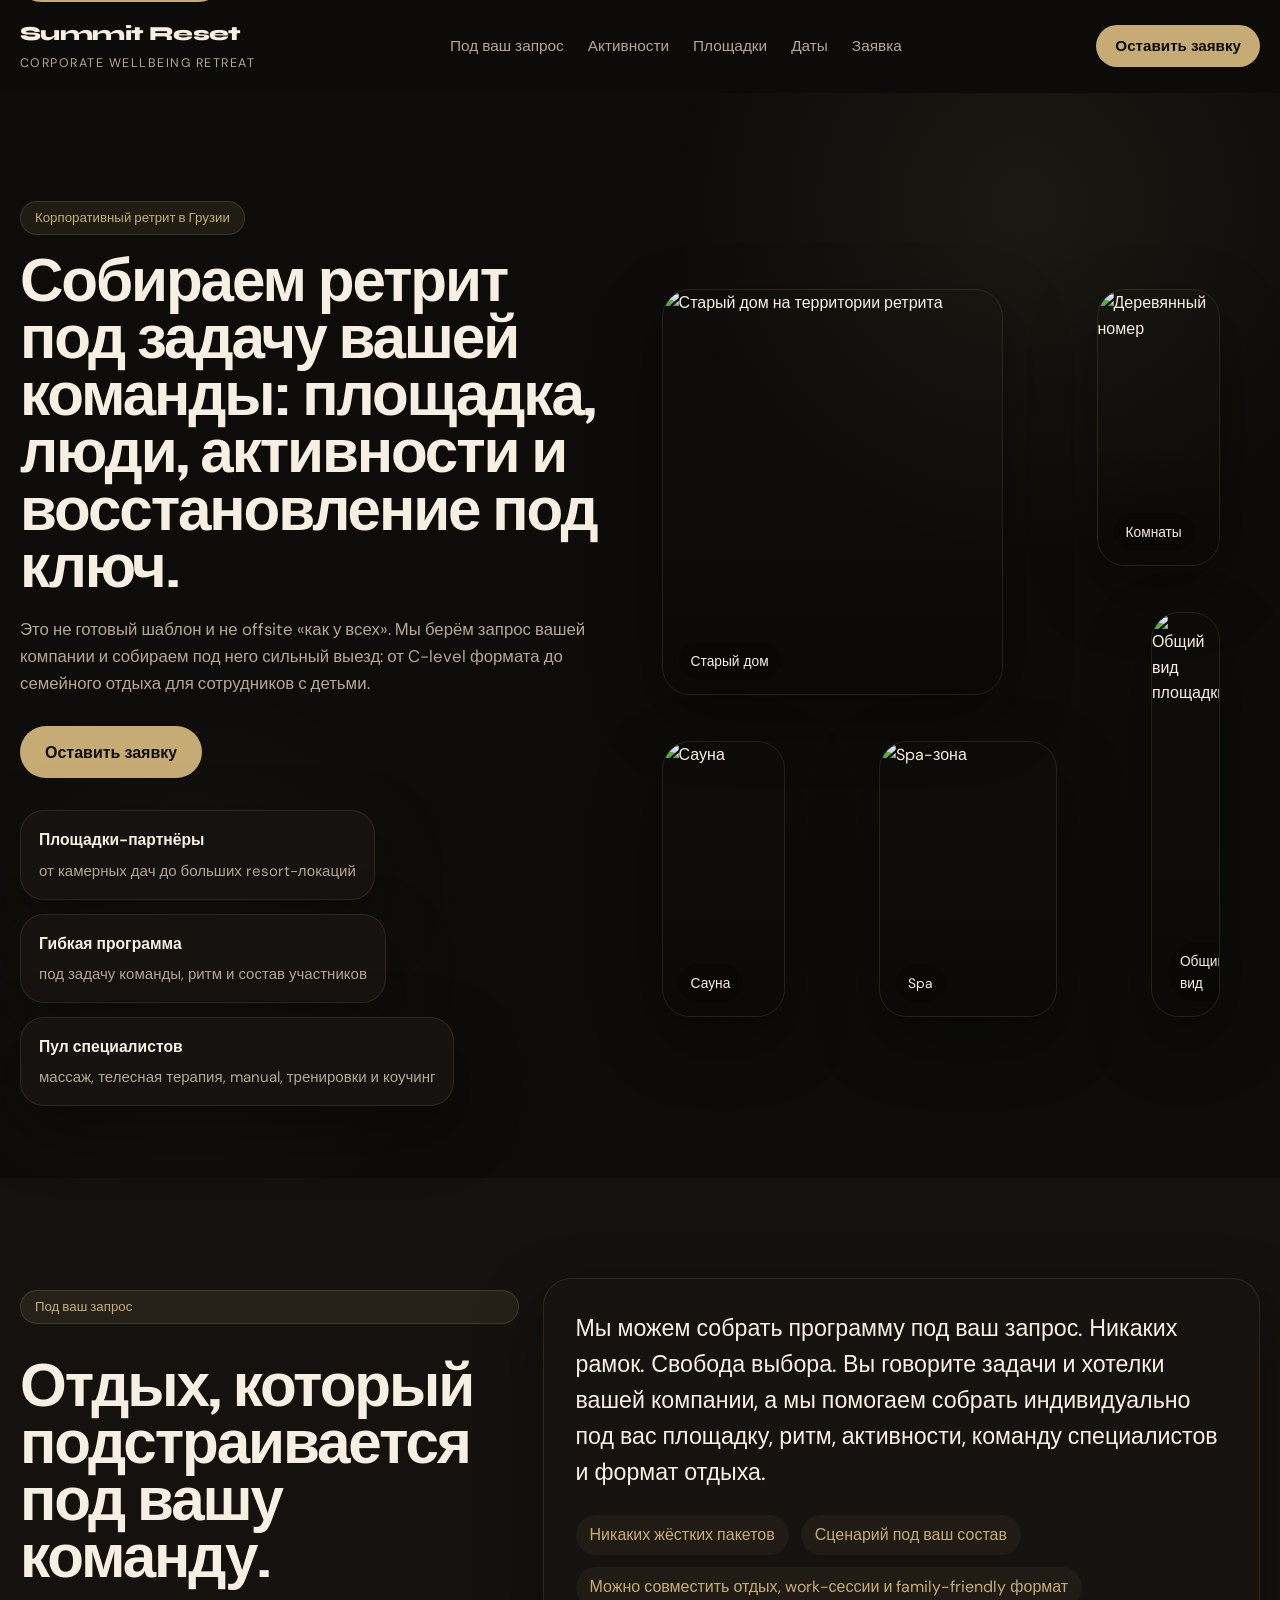
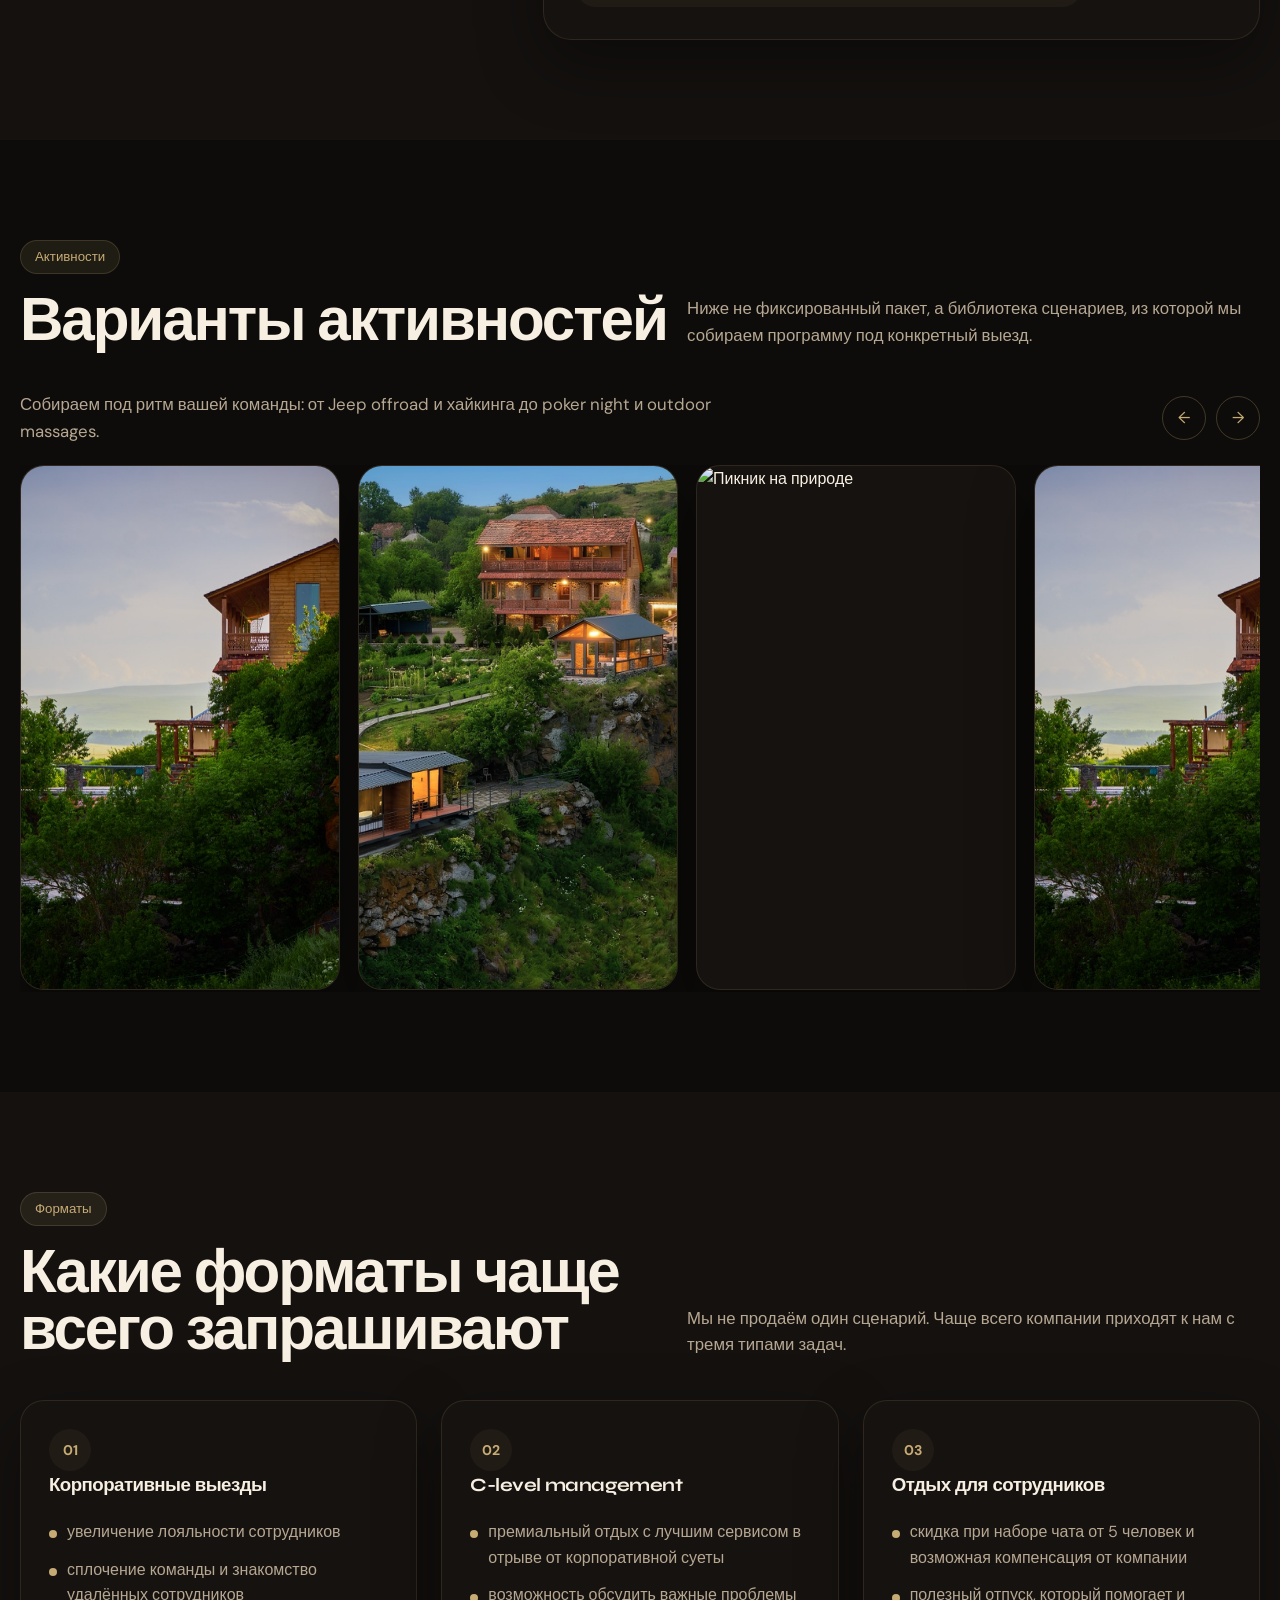
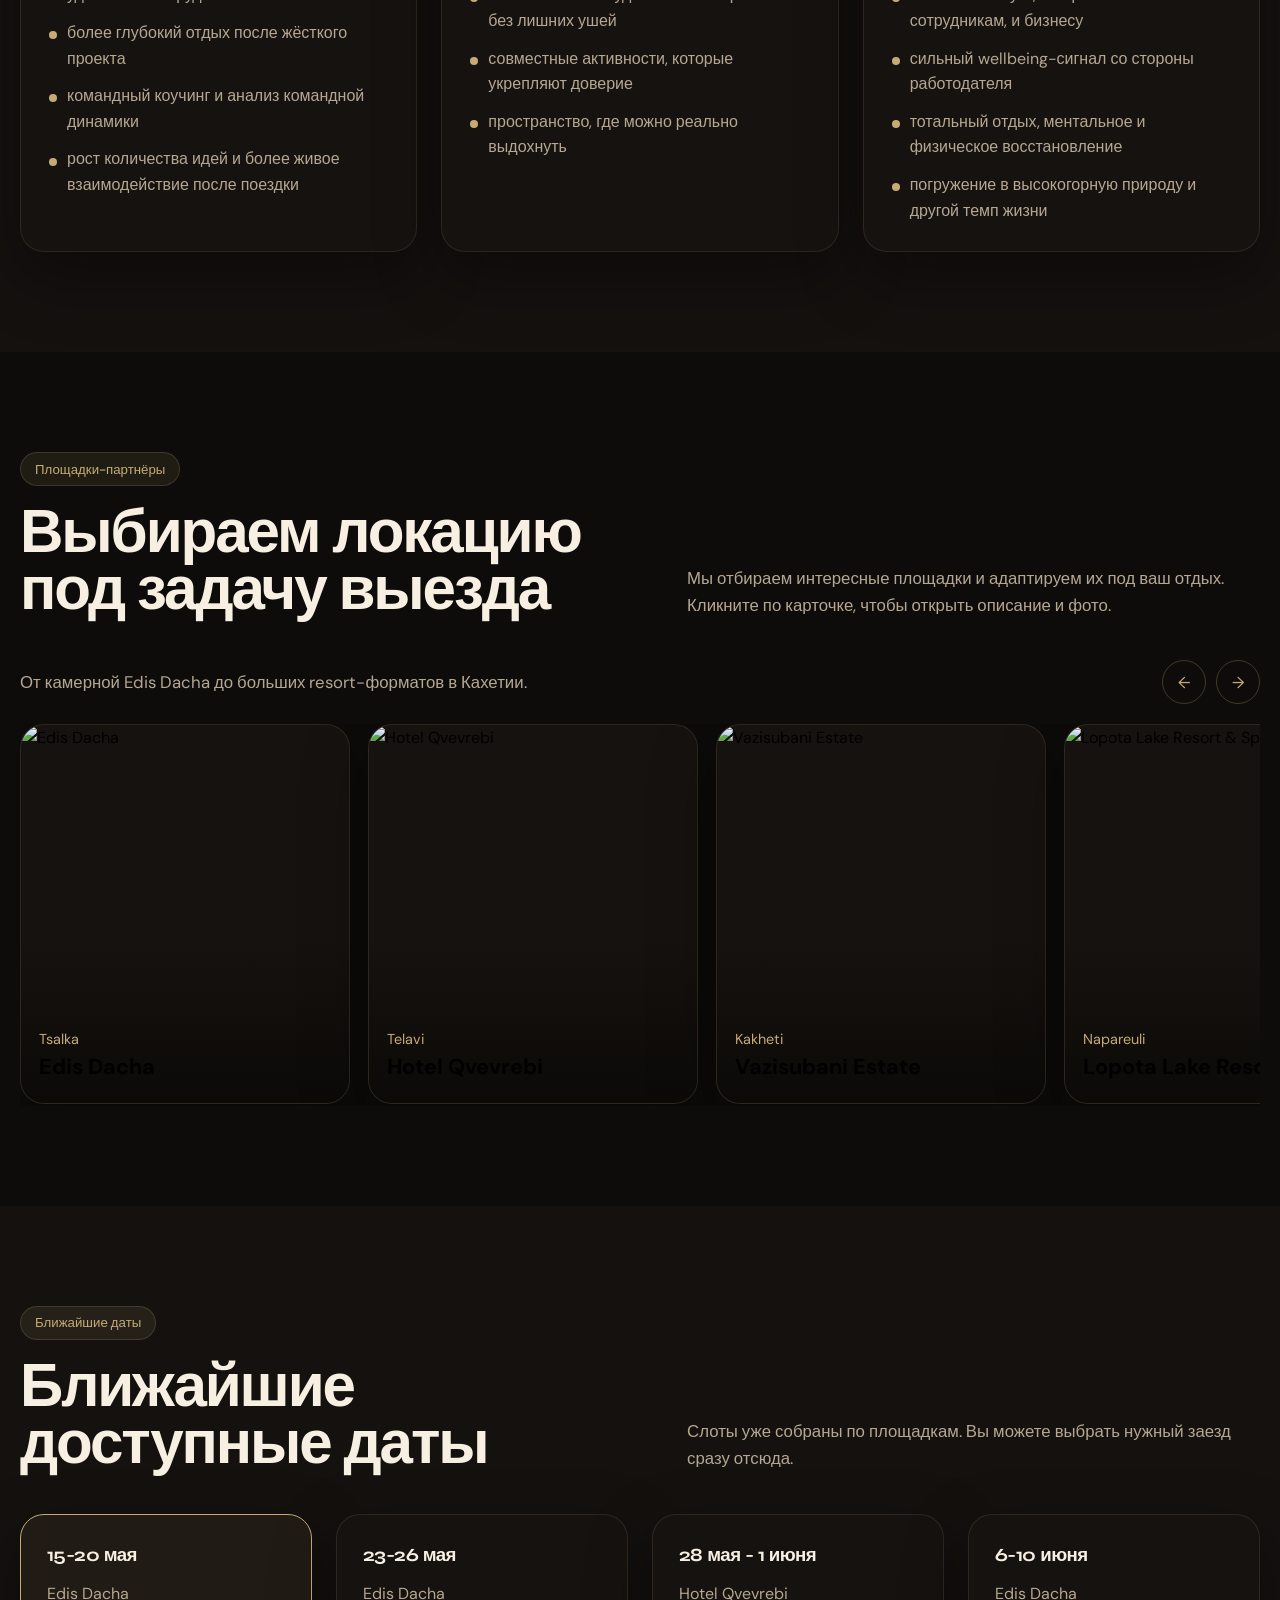
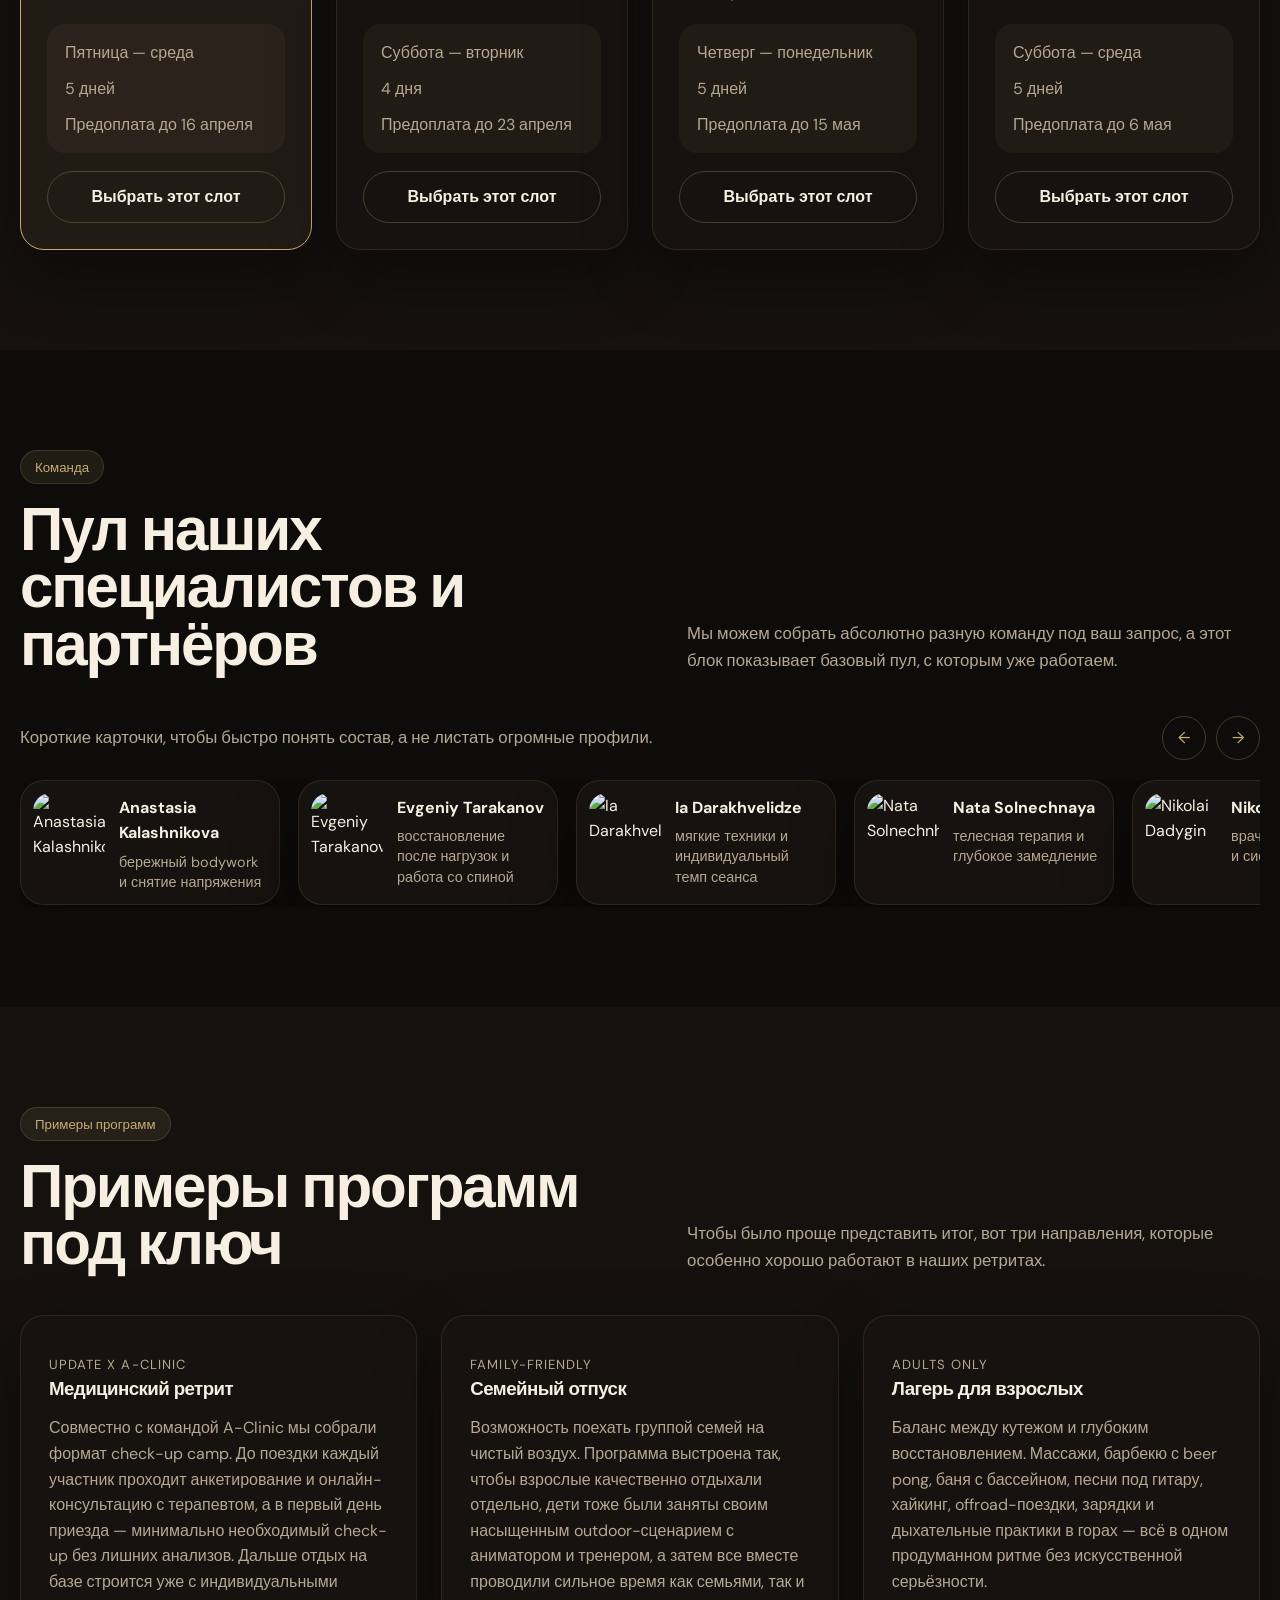
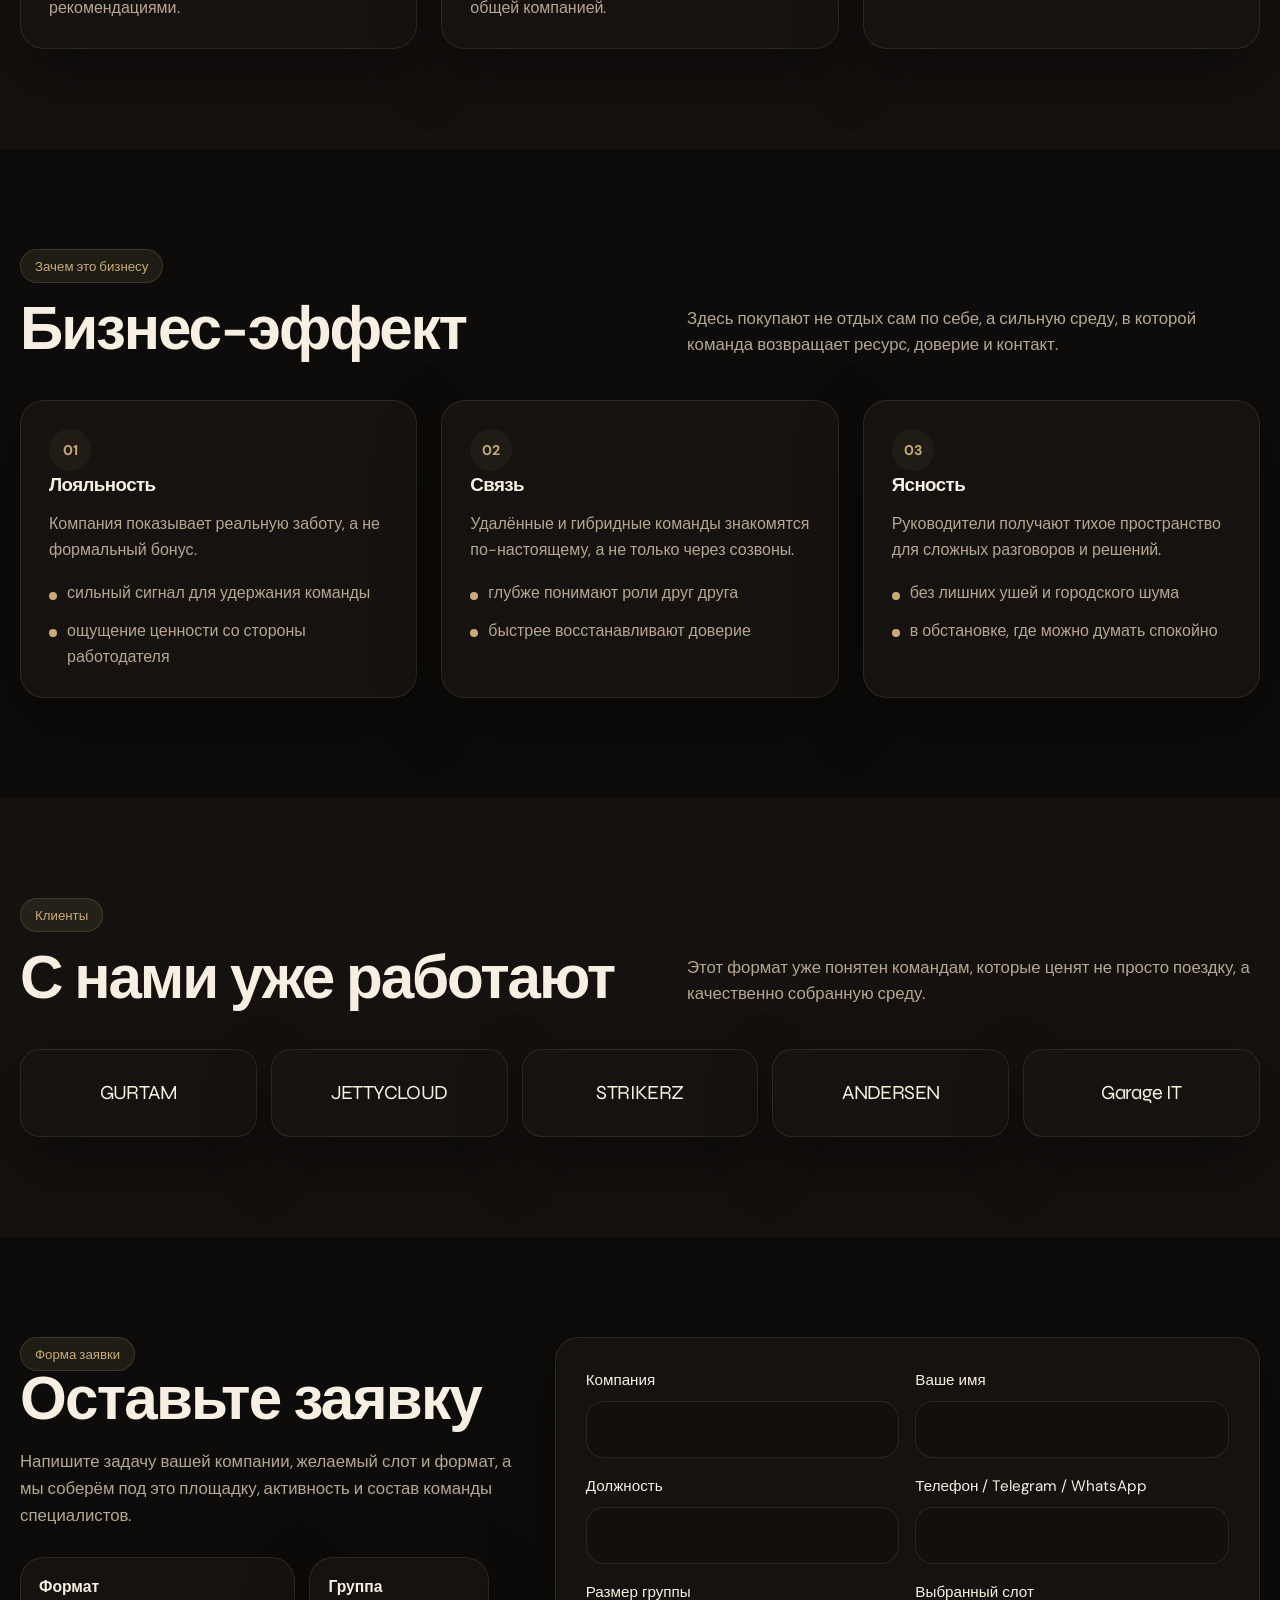
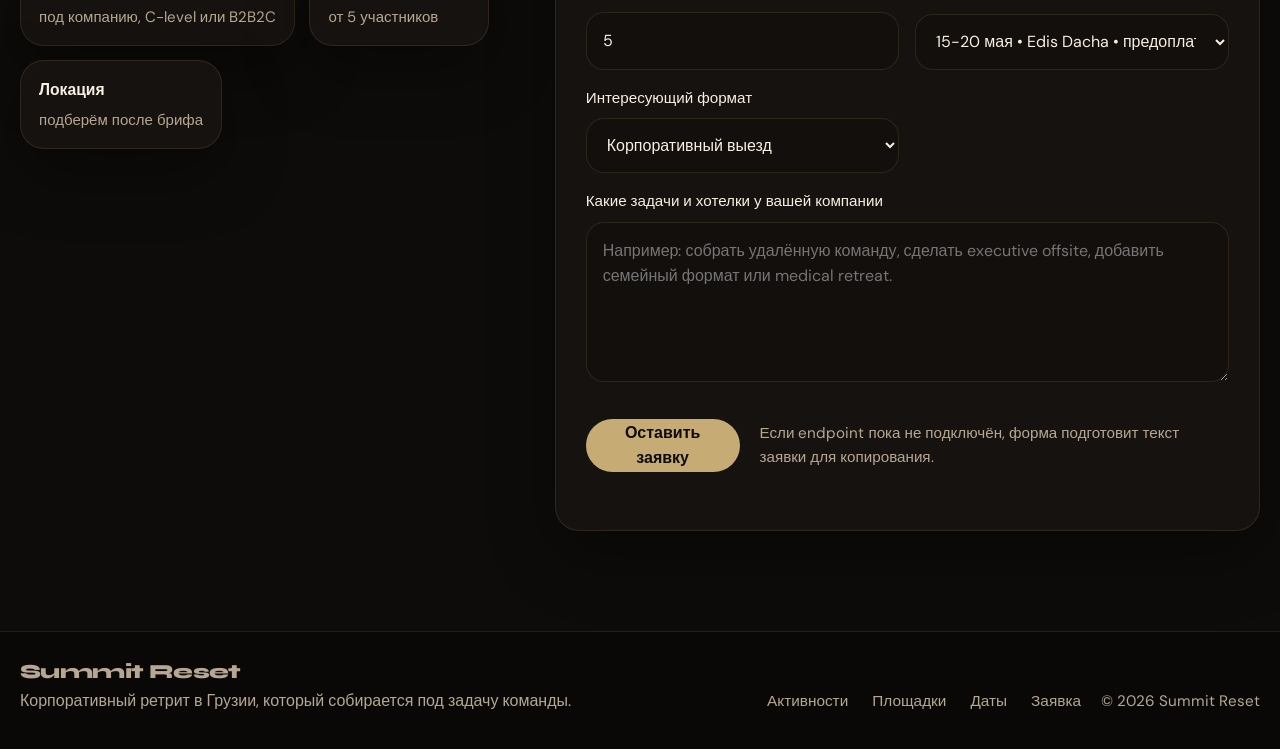
==== commit 232c4dc3: "Restructure landing into custom retreat flow" ====
--- a/index.html
+++ b/index.html
@@ -3,15 +3,15 @@
   <head>
     <meta charset="utf-8" />
     <meta name="viewport" content="width=device-width, initial-scale=1" />
-    <title>Summit Reset | Корпоративный ретрит</title>
+    <title>Summit Reset | Корпоративный ретрит в Грузии</title>
     <meta
       name="description"
-      content="Summit Reset — премиальный корпоративный ретрит для команд, руководителей и B2B2C-программ: 3 заезда в мае и июне, восстановление, командная динамика и сильная площадка в горах."
+      content="Summit Reset — корпоративный ретрит в Грузии, который собирается под задачи вашей команды: площадки-партнёры, специалисты, активности, восстановление и программа под ключ."
     />
-    <meta property="og:title" content="Summit Reset | Корпоративный ретрит" />
+    <meta property="og:title" content="Summit Reset | Корпоративный ретрит в Грузии" />
     <meta
       property="og:description"
-      content="Премиальный ретрит для компаний: сильная площадка, восстановление, командный коучинг и приватные стратегические разговоры."
+      content="Премиальный корпоративный ретрит: площадка, команда специалистов, активности, восстановление и кастомная программа под вашу задачу."
     />
     <meta property="og:type" content="website" />
     <meta property="og:image" content="Photos/IMG_4555.jpg" />
@@ -36,14 +36,14 @@
         </a>
 
         <nav class="site-nav" aria-label="Навигация">
-          <a href="#dates">Заезды</a>
-          <a href="#solution">Зачем это бизнесу</a>
-          <a href="#program">Программа</a>
-          <a href="#gallery">Площадка</a>
+          <a href="#tailor">Под ваш запрос</a>
+          <a href="#activities">Активности</a>
+          <a href="#venues">Площадки</a>
+          <a href="#dates">Даты</a>
           <a href="#contact">Заявка</a>
         </nav>
 
-        <a class="button button--small" href="#contact">Получить предложение</a>
+        <a class="button button--small" href="#contact">Оставить заявку</a>
       </div>
     </header>
 
@@ -51,30 +51,27 @@
       <section class="hero">
         <div class="shell hero__layout">
           <div class="hero__copy" data-reveal>
-            <span class="chip chip--dark">3 заезда • май и июнь</span>
-            <h1>Ретрит, который собирает команду сильнее любого формального offsite.</h1>
+            <span class="chip chip--dark">Корпоративный ретрит в Грузии</span>
+            <h1>Собираем ретрит под задачу вашей команды: площадка, люди, активности и восстановление под ключ.</h1>
             <p class="hero__lede">
-              Премиальная площадка, восстановление тела, командная динамика и среда, в которой можно и выдохнуть, и
-              обсудить по-настоящему важное без городского шума.
+              Это не готовый шаблон и не offsite «как у всех». Мы берём запрос вашей компании и собираем под него
+              сильный выезд: от C-level формата до семейного отдыха для сотрудников с детьми.
             </p>
-
             <div class="hero__actions">
-              <a class="button" href="#dates">Выбрать заезд</a>
-              <a class="button button--ghost" href="#program">Смотреть программу</a>
-            </div>
-
-            <div class="hero__stats">
-              <div class="stat-card">
-                <strong>5+ участников</strong>
-                <span>рабочий размер группы для компании</span>
-              </div>
-              <div class="stat-card">
-                <strong>3 формата</strong>
-                <span>small teams, C-level, B2B2C</span>
-              </div>
-              <div class="stat-card">
-                <strong>Private setting</strong>
-                <span>номера, spa, старый дом, горы</span>
+              <a class="button" href="#contact">Оставить заявку</a>
+            </div>
+            <div class="hero__points">
+              <div class="hero__point">
+                <strong>Площадки-партнёры</strong>
+                <span>от камерных дач до больших resort-локаций</span>
+              </div>
+              <div class="hero__point">
+                <strong>Гибкая программа</strong>
+                <span>под задачу команды, ритм и состав участников</span>
+              </div>
+              <div class="hero__point">
+                <strong>Пул специалистов</strong>
+                <span>массаж, телесная терапия, manual, тренировки и коучинг</span>
               </div>
             </div>
           </div>
@@ -93,7 +90,7 @@
             <figure class="hero-shot hero-shot--room">
               <img
                 src="Photos/IMG_7178.jpg"
-                alt="Тёплый номер с деревянным интерьером"
+                alt="Деревянный номер"
                 width="1760"
                 height="2200"
                 loading="eager"
@@ -103,7 +100,7 @@
             <figure class="hero-shot hero-shot--sauna">
               <img
                 src="Photos/IMG_7175.jpg"
-                alt="Сауна на площадке"
+                alt="Сауна"
                 width="1858"
                 height="2200"
                 loading="eager"
@@ -113,7 +110,7 @@
             <figure class="hero-shot hero-shot--bath">
               <img
                 src="Photos/IMG_3385.jpg"
-                alt="Ванна в зоне восстановления"
+                alt="Spa-зона"
                 width="2200"
                 height="1467"
                 loading="eager"
@@ -134,48 +131,321 @@
         </div>
       </section>
 
-      <section class="ticker" aria-label="Ключевые тезисы">
-        <div class="ticker__track">
-          <span>Premium retreat</span>
-          <span>Командный коучинг</span>
-          <span>Массажи и восстановление</span>
-          <span>Private setting</span>
-          <span>C-level offsite</span>
-          <span>B2B2C wellbeing</span>
-          <span>Горная площадка</span>
-          <span>Premium retreat</span>
-          <span>Командный коучинг</span>
-          <span>Массажи и восстановление</span>
-          <span>Private setting</span>
-          <span>C-level offsite</span>
-        </div>
-      </section>
-
-      <section class="section" id="dates">
+      <section class="section section--soft" id="tailor">
+        <div class="shell tailor-layout" data-reveal>
+          <div class="section-heading section-heading--narrow">
+            <span class="chip">Под ваш запрос</span>
+            <h2>Отдых, который подстраивается под вашу команду.</h2>
+          </div>
+          <div class="tailor-copy">
+            <p>
+              Мы можем собрать программу под ваш запрос. Никаких рамок. Свобода выбора. Вы говорите задачи и хотелки
+              вашей компании, а мы помогаем собрать индивидуально под вас площадку, ритм, активности, команду
+              специалистов и формат отдыха.
+            </p>
+            <div class="tailor-highlights">
+              <span>Никаких жёстких пакетов</span>
+              <span>Сценарий под ваш состав</span>
+              <span>Можно совместить отдых, work-сессии и family-friendly формат</span>
+            </div>
+          </div>
+        </div>
+      </section>
+
+      <section class="section" id="activities">
         <div class="shell">
           <div class="section-heading section-heading--split" data-reveal>
             <div>
-              <span class="chip">Заезды</span>
-              <h2>Выберите заезд</h2>
-            </div>
-            <p>Три окна с понятными дедлайнами предоплаты. Выбранный слот сразу подставляется в заявку.</p>
+              <span class="chip">Активности</span>
+              <h2>Варианты активностей</h2>
+            </div>
+            <p>Ниже не фиксированный пакет, а библиотека сценариев, из которой мы собираем программу под конкретный выезд.</p>
+          </div>
+
+          <div class="carousel" data-carousel>
+            <div class="carousel__header">
+              <p>Собираем под ритм вашей команды: от Jeep offroad и хайкинга до poker night и outdoor massages.</p>
+              <div class="carousel__controls">
+                <button class="carousel__button" type="button" data-carousel-prev aria-label="Прокрутить влево">←</button>
+                <button class="carousel__button" type="button" data-carousel-next aria-label="Прокрутить вправо">→</button>
+              </div>
+            </div>
+            <div class="carousel__viewport" data-carousel-viewport>
+              <div class="carousel__track carousel__track--activities">
+                <article class="activity-card">
+                  <img src="assets/images/canyon-view.jpg" alt="Горный маршрут" loading="lazy" decoding="async" />
+                  <div class="activity-card__body">
+                    <h3>Офроад на джипах</h3>
+                    <p>Крутой маршрут и возможность порулить, если участники захотят.</p>
+                  </div>
+                </article>
+                <article class="activity-card">
+                  <img src="assets/images/hero-canyon.jpg" alt="Поездка по Грузии" loading="lazy" decoding="async" />
+                  <div class="activity-card__body">
+                    <h3>Выезды в интересные места</h3>
+                    <p>Например, в Вардзию и другие сильные локации вокруг.</p>
+                  </div>
+                </article>
+                <article class="activity-card">
+                  <img src="Photos/IMG_4556.jpg" alt="Пикник на природе" loading="lazy" decoding="async" />
+                  <div class="activity-card__body">
+                    <h3>Пикники на природе</h3>
+                    <p>С красивой точкой, хорошей едой и нормальным темпом без суеты.</p>
+                  </div>
+                </article>
+                <article class="activity-card">
+                  <img src="assets/images/canyon-view.jpg" alt="Хайкинг" loading="lazy" decoding="async" />
+                  <div class="activity-card__body">
+                    <h3>Хайкинг</h3>
+                    <p>Групповой подъём невысокой сложности, адаптированный под место проведения.</p>
+                  </div>
+                </article>
+                <article class="activity-card">
+                  <img src="assets/images/lounge.jpg" alt="Вечерний турнир" loading="lazy" decoding="async" />
+                  <div class="activity-card__body">
+                    <h3>Покерный турнир</h3>
+                    <p>На деньги или на ценный приз, с наградами для первых мест.</p>
+                  </div>
+                </article>
+                <article class="activity-card">
+                  <img src="assets/images/lounge.jpg" alt="Мастер-классы" loading="lazy" decoding="async" />
+                  <div class="activity-card__body">
+                    <h3>Мастер-классы</h3>
+                    <p>В Грузии легко собрать интересный выездной мастер-класс под группу.</p>
+                  </div>
+                </article>
+                <article class="activity-card">
+                  <img
+                    src="https://static.wixstatic.com/media/5acb56_3faffb073b9f44ddb24f98c50fcfc61b~mv2.jpeg/v1/crop/x_1277,y_0,w_4166,h_4480/fill/w_982,h_1056,al_c,q_85,usm_0.66_1.00_0.01,enc_avif,quality_auto/Hotel%20Qvevrebi%20dinner%20in%20vineyard%20wine%20tastin%20Telavi%20Kakheti%20Georgia.jpeg"
+                    alt="Виноградники и винодельни"
+                    loading="lazy"
+                    decoding="async"
+                  />
+                  <div class="activity-card__body">
+                    <h3>Вайн-трип</h3>
+                    <p>Маршрут по разным винодельням, дегустациям и красивым точкам.</p>
+                  </div>
+                </article>
+                <article class="activity-card">
+                  <img
+                    src="https://raw.githubusercontent.com/updatestudiotbilisi-hash/update-club-site/main/photo/massage/massage_8.webp"
+                    alt="Массаж на свежем воздухе"
+                    loading="lazy"
+                    decoding="async"
+                  />
+                  <div class="activity-card__body">
+                    <h3>Массажи на открытом воздухе</h3>
+                    <p>Полный релакс и звуки природы без колонок и искусственного антуража.</p>
+                  </div>
+                </article>
+                <article class="activity-card">
+                  <img src="Photos/IMG_7175.jpg" alt="Баня или сауна" loading="lazy" decoding="async" />
+                  <div class="activity-card__body">
+                    <h3>Баня или сауна</h3>
+                    <p>Групповое парение и разные банные процедуры под командный ритм.</p>
+                  </div>
+                </article>
+                <article class="activity-card">
+                  <img src="Photos/IMG_3385.jpg" alt="Бассейн и spa" loading="lazy" decoding="async" />
+                  <div class="activity-card__body">
+                    <h3>Бассейн</h3>
+                    <p>Как часть recovery-сценария или просто медленного расслабленного дня.</p>
+                  </div>
+                </article>
+                <article class="activity-card">
+                  <img src="Photos/Screenshot%202026-03-27%20at%2014.17.34.jpg" alt="Кино под открытым небом" loading="lazy" decoding="async" />
+                  <div class="activity-card__body">
+                    <h3>Кино</h3>
+                    <p>Проектор, пледы, свежий воздух и совместный просмотр без телефонов в руках.</p>
+                  </div>
+                </article>
+                <article class="activity-card">
+                  <img src="assets/images/base-exterior.jpg" alt="Зарядка на свежем воздухе" loading="lazy" decoding="async" />
+                  <div class="activity-card__body">
+                    <h3>Зарядки и тренировки</h3>
+                    <p>Разрабатываем тренировки под вашу группу и конкретный запрос.</p>
+                  </div>
+                </article>
+                <article class="activity-card">
+                  <img
+                    src="https://raw.githubusercontent.com/updatestudiotbilisi-hash/update-club-site/main/photo/massage/massage_5.webp"
+                    alt="Телесная терапия"
+                    loading="lazy"
+                    decoding="async"
+                  />
+                  <div class="activity-card__body">
+                    <h3>Телесная терапия</h3>
+                    <p>Помогает лучше чувствовать тело, замечать напряжение и мягко снимать зажимы.</p>
+                  </div>
+                </article>
+                <article class="activity-card">
+                  <img
+                    src="https://raw.githubusercontent.com/updatestudiotbilisi-hash/update-club-site/main/photo/massage/massage_2.webp"
+                    alt="Мануальная терапия"
+                    loading="lazy"
+                    decoding="async"
+                  />
+                  <div class="activity-card__body">
+                    <h3>Мануальная терапия</h3>
+                    <p>Отдельный формат для тех, кому нужен точный и прикладной bodywork.</p>
+                  </div>
+                </article>
+                <article class="activity-card">
+                  <img src="Photos/IMG_4555.jpg" alt="Песни под гитару у костра" loading="lazy" decoding="async" />
+                  <div class="activity-card__body">
+                    <h3>Песни под гитару у костра</h3>
+                    <p>Истории, гитара и свободный вечер без заскриптованного тимбилдинга.</p>
+                  </div>
+                </article>
+                <article class="activity-card">
+                  <img src="assets/images/lounge.jpg" alt="Барбекю" loading="lazy" decoding="async" />
+                  <div class="activity-card__body">
+                    <h3>Барбекю</h3>
+                    <p>Повар пожарит всё что угодно, а вечер можно собрать под любой формат.</p>
+                  </div>
+                </article>
+                <article class="activity-card">
+                  <img src="assets/images/base-exterior.jpg" alt="Петанг" loading="lazy" decoding="async" />
+                  <div class="activity-card__body">
+                    <h3>Петанг</h3>
+                    <p>Французская игра на свежем воздухе, простая и отлично работающая для компании.</p>
+                  </div>
+                </article>
+                <article class="activity-card">
+                  <img src="Photos/IMG_4555.jpg" alt="Семейный выезд с детьми" loading="lazy" decoding="async" />
+                  <div class="activity-card__body">
+                    <h3>Аниматор для детей</h3>
+                    <p>Если вы едете семьями, у взрослых всегда остаётся свободное время без детей.</p>
+                  </div>
+                </article>
+              </div>
+            </div>
+          </div>
+        </div>
+      </section>
+
+      <section class="section section--soft" id="formats">
+        <div class="shell">
+          <div class="section-heading section-heading--split" data-reveal>
+            <div>
+              <span class="chip">Форматы</span>
+              <h2>Какие форматы чаще всего запрашивают</h2>
+            </div>
+            <p>Мы не продаём один сценарий. Чаще всего компании приходят к нам с тремя типами задач.</p>
+          </div>
+
+          <div class="format-grid">
+            <article class="format-card" data-reveal data-delay="0.04">
+              <span class="format-card__number">01</span>
+              <h3>Корпоративные выезды</h3>
+              <ul>
+                <li>увеличение лояльности сотрудников</li>
+                <li>сплочение команды и знакомство удалённых сотрудников</li>
+                <li>более глубокий отдых после жёсткого проекта</li>
+                <li>командный коучинг и анализ командной динамики</li>
+                <li>рост количества идей и более живое взаимодействие после поездки</li>
+              </ul>
+            </article>
+
+            <article class="format-card" data-reveal data-delay="0.08">
+              <span class="format-card__number">02</span>
+              <h3>C-level management</h3>
+              <ul>
+                <li>премиальный отдых с лучшим сервисом в отрыве от корпоративной суеты</li>
+                <li>возможность обсудить важные проблемы без лишних ушей</li>
+                <li>совместные активности, которые укрепляют доверие</li>
+                <li>пространство, где можно реально выдохнуть</li>
+              </ul>
+            </article>
+
+            <article class="format-card" data-reveal data-delay="0.12">
+              <span class="format-card__number">03</span>
+              <h3>Отдых для сотрудников</h3>
+              <ul>
+                <li>скидка при наборе чата от 5 человек и возможная компенсация от компании</li>
+                <li>полезный отпуск, который помогает и сотрудникам, и бизнесу</li>
+                <li>сильный wellbeing-сигнал со стороны работодателя</li>
+                <li>тотальный отдых, ментальное и физическое восстановление</li>
+                <li>погружение в высокогорную природу и другой темп жизни</li>
+              </ul>
+            </article>
+          </div>
+        </div>
+      </section>
+
+      <section class="section" id="venues">
+        <div class="shell">
+          <div class="section-heading section-heading--split" data-reveal>
+            <div>
+              <span class="chip">Площадки-партнёры</span>
+              <h2>Выбираем локацию под задачу выезда</h2>
+            </div>
+            <p>Мы отбираем интересные площадки и адаптируем их под ваш отдых. Кликните по карточке, чтобы открыть описание и фото.</p>
+          </div>
+
+          <div class="carousel" data-carousel>
+            <div class="carousel__header">
+              <p>От камерной Edis Dacha до больших resort-форматов в Кахетии.</p>
+              <div class="carousel__controls">
+                <button class="carousel__button" type="button" data-carousel-prev aria-label="Прокрутить влево">←</button>
+                <button class="carousel__button" type="button" data-carousel-next aria-label="Прокрутить вправо">→</button>
+              </div>
+            </div>
+            <div class="carousel__viewport" data-carousel-viewport>
+              <div class="carousel__track carousel__track--venues">
+                <button class="venue-card" type="button" data-venue-open="edis">
+                  <img src="Photos/IMG_4555.jpg" alt="Edis Dacha" loading="lazy" decoding="async" />
+                  <span class="venue-card__label">Tsalka</span>
+                  <strong>Edis Dacha</strong>
+                </button>
+                <button class="venue-card" type="button" data-venue-open="qvevrebi">
+                  <img src="https://www.qvevrebi.com/images/hotel-qvevrebi.jpg" alt="Hotel Qvevrebi" loading="lazy" decoding="async" />
+                  <span class="venue-card__label">Telavi</span>
+                  <strong>Hotel Qvevrebi</strong>
+                </button>
+                <button class="venue-card" type="button" data-venue-open="vazisubani">
+                  <img src="https://vazisubaniestate.ge/wp-content/uploads/2026/02/new-sp2.jpg" alt="Vazisubani Estate" loading="lazy" decoding="async" />
+                  <span class="venue-card__label">Kakheti</span>
+                  <strong>Vazisubani Estate</strong>
+                </button>
+                <button class="venue-card" type="button" data-venue-open="lopota">
+                  <img src="https://lopotaresort.com/wp-content/uploads/2024/08/lop-1.jpg" alt="Lopota Lake Resort &amp; Spa" loading="lazy" decoding="async" />
+                  <span class="venue-card__label">Napareuli</span>
+                  <strong>Lopota Lake Resort &amp; Spa</strong>
+                </button>
+              </div>
+            </div>
+          </div>
+        </div>
+      </section>
+
+      <section class="section section--soft" id="dates">
+        <div class="shell">
+          <div class="section-heading section-heading--split" data-reveal>
+            <div>
+              <span class="chip">Ближайшие даты</span>
+              <h2>Ближайшие доступные даты</h2>
+            </div>
+            <p>Слоты уже собраны по площадкам. Вы можете выбрать нужный заезд сразу отсюда.</p>
           </div>
 
           <div class="date-grid">
-            <article class="date-card is-selected" data-date-card="16-20 мая" data-reveal data-delay="0.04">
-              <h3>16-20 мая</h3>
+            <article class="date-card is-selected" data-date-card="15-20 мая">
+              <h3>15-20 мая</h3>
+              <div class="date-card__location">Edis Dacha</div>
               <div class="date-card__meta">
-                <span>Суббота — среда</span>
+                <span>Пятница — среда</span>
                 <span>5 дней</span>
                 <span>Предоплата до 16 апреля</span>
               </div>
-              <button class="button button--ghost" type="button" data-date-choice="16-20 мая" data-target="#contact">
+              <button class="button button--ghost" type="button" data-date-choice="15-20 мая" data-target="#contact">
                 Выбрать этот слот
               </button>
             </article>
 
-            <article class="date-card" data-date-card="23-26 мая" data-reveal data-delay="0.08">
+            <article class="date-card" data-date-card="23-26 мая">
               <h3>23-26 мая</h3>
+              <div class="date-card__location">Edis Dacha</div>
               <div class="date-card__meta">
                 <span>Суббота — вторник</span>
                 <span>4 дня</span>
@@ -186,8 +456,22 @@
               </button>
             </article>
 
-            <article class="date-card" data-date-card="6-10 июня" data-reveal data-delay="0.12">
+            <article class="date-card" data-date-card="28 мая - 1 июня">
+              <h3>28 мая - 1 июня</h3>
+              <div class="date-card__location">Hotel Qvevrebi</div>
+              <div class="date-card__meta">
+                <span>Четверг — понедельник</span>
+                <span>5 дней</span>
+                <span>Предоплата до 15 мая</span>
+              </div>
+              <button class="button button--ghost" type="button" data-date-choice="28 мая - 1 июня" data-target="#contact">
+                Выбрать этот слот
+              </button>
+            </article>
+
+            <article class="date-card" data-date-card="6-10 июня">
               <h3>6-10 июня</h3>
+              <div class="date-card__location">Edis Dacha</div>
               <div class="date-card__meta">
                 <span>Суббота — среда</span>
                 <span>5 дней</span>
@@ -201,7 +485,117 @@
         </div>
       </section>
 
-      <section class="section section--soft" id="solution">
+      <section class="section" id="team">
+        <div class="shell">
+          <div class="section-heading section-heading--split" data-reveal>
+            <div>
+              <span class="chip">Команда</span>
+              <h2>Пул наших специалистов и партнёров</h2>
+            </div>
+            <p>Мы можем собрать абсолютно разную команду под ваш запрос, а этот блок показывает базовый пул, с которым уже работаем.</p>
+          </div>
+
+          <div class="carousel" data-carousel>
+            <div class="carousel__header">
+              <p>Короткие карточки, чтобы быстро понять состав, а не листать огромные профили.</p>
+              <div class="carousel__controls">
+                <button class="carousel__button" type="button" data-carousel-prev aria-label="Прокрутить влево">←</button>
+                <button class="carousel__button" type="button" data-carousel-next aria-label="Прокрутить вправо">→</button>
+              </div>
+            </div>
+            <div class="carousel__viewport" data-carousel-viewport>
+              <div class="carousel__track carousel__track--team">
+                <article class="team-card">
+                  <img src="https://raw.githubusercontent.com/updatestudiotbilisi-hash/update-club-site/main/photo/team/Anastasia-Kalashnikova.webp" alt="Anastasia Kalashnikova" loading="lazy" decoding="async" />
+                  <div>
+                    <h3>Anastasia Kalashnikova</h3>
+                    <p>бережный bodywork и снятие напряжения</p>
+                  </div>
+                </article>
+                <article class="team-card">
+                  <img src="https://raw.githubusercontent.com/updatestudiotbilisi-hash/update-club-site/main/photo/team/Evgeniy-Tarakanov.webp" alt="Evgeniy Tarakanov" loading="lazy" decoding="async" />
+                  <div>
+                    <h3>Evgeniy Tarakanov</h3>
+                    <p>восстановление после нагрузок и работа со спиной</p>
+                  </div>
+                </article>
+                <article class="team-card">
+                  <img src="https://raw.githubusercontent.com/updatestudiotbilisi-hash/update-club-site/main/photo/team/Ia-Darakhvelidze.webp" alt="Ia Darakhvelidze" loading="lazy" decoding="async" />
+                  <div>
+                    <h3>Ia Darakhvelidze</h3>
+                    <p>мягкие техники и индивидуальный темп сеанса</p>
+                  </div>
+                </article>
+                <article class="team-card">
+                  <img src="https://raw.githubusercontent.com/updatestudiotbilisi-hash/update-club-site/main/photo/team/Nata-Solnechnaya.webp" alt="Nata Solnechnhaya" loading="lazy" decoding="async" />
+                  <div>
+                    <h3>Nata Solnechnaya</h3>
+                    <p>телесная терапия и глубокое замедление</p>
+                  </div>
+                </article>
+                <article class="team-card">
+                  <img src="https://raw.githubusercontent.com/updatestudiotbilisi-hash/update-club-site/main/photo/team/Nikolai-Dadygin.webp" alt="Nikolai Dadygin" loading="lazy" decoding="async" />
+                  <div>
+                    <h3>Nikolai Dadygin</h3>
+                    <p>врач, manual therapy и системный подход</p>
+                  </div>
+                </article>
+                <article class="team-card">
+                  <img src="https://raw.githubusercontent.com/updatestudiotbilisi-hash/update-club-site/main/photo/team/Ruslan-Jijelava.webp" alt="Ruslan Jijelava" loading="lazy" decoding="async" />
+                  <div>
+                    <h3>Ruslan Jijelava</h3>
+                    <p>восстанавливающие сеансы и комфортный контакт</p>
+                  </div>
+                </article>
+              </div>
+            </div>
+          </div>
+        </div>
+      </section>
+
+      <section class="section section--soft" id="cases">
+        <div class="shell">
+          <div class="section-heading section-heading--split" data-reveal>
+            <div>
+              <span class="chip">Примеры программ</span>
+              <h2>Примеры программ под ключ</h2>
+            </div>
+            <p>Чтобы было проще представить итог, вот три направления, которые особенно хорошо работают в наших ретритах.</p>
+          </div>
+
+          <div class="cases-grid">
+            <article class="case-card" data-reveal data-delay="0.04">
+              <p class="case-card__eyebrow">UPDATE x <a href="https://a-clinic.ge/ru" target="_blank" rel="noreferrer">a-clinic</a></p>
+              <h3>Медицинский ретрит</h3>
+              <p>
+                Совместно с командой A-Clinic мы собрали формат check-up camp. До поездки каждый участник проходит
+                анкетирование и онлайн-консультацию с терапевтом, а в первый день приезда — минимально необходимый
+                check-up без лишних анализов. Дальше отдых на базе строится уже с индивидуальными рекомендациями.
+              </p>
+            </article>
+            <article class="case-card" data-reveal data-delay="0.08">
+              <p class="case-card__eyebrow">Family-friendly</p>
+              <h3>Семейный отпуск</h3>
+              <p>
+                Возможность поехать группой семей на чистый воздух. Программа выстроена так, чтобы взрослые
+                качественно отдыхали отдельно, дети тоже были заняты своим насыщенным outdoor-сценарием с аниматором
+                и тренером, а затем все вместе проводили сильное время как семьями, так и общей компанией.
+              </p>
+            </article>
+            <article class="case-card" data-reveal data-delay="0.12">
+              <p class="case-card__eyebrow">Adults only</p>
+              <h3>Лагерь для взрослых</h3>
+              <p>
+                Баланс между кутежом и глубоким восстановлением. Массажи, барбекю с beer pong, баня с бассейном,
+                песни под гитару, хайкинг, offroad-поездки, зарядки и дыхательные практики в горах — всё в одном
+                продуманном ритме без искусственной серьёзности.
+              </p>
+            </article>
+          </div>
+        </div>
+      </section>
+
+      <section class="section" id="impact">
         <div class="shell">
           <div class="section-heading section-heading--split" data-reveal>
             <div>
@@ -211,9 +605,9 @@
             <p>Здесь покупают не отдых сам по себе, а сильную среду, в которой команда возвращает ресурс, доверие и контакт.</p>
           </div>
 
-          <div class="outcome-grid">
-            <article class="outcome-card" data-reveal data-delay="0.04">
-              <span class="outcome-card__number">01</span>
+          <div class="impact-grid">
+            <article class="impact-card" data-reveal data-delay="0.04">
+              <span class="impact-card__number">01</span>
               <h3>Лояльность</h3>
               <p>Компания показывает реальную заботу, а не формальный бонус.</p>
               <ul>
@@ -221,9 +615,8 @@
                 <li>ощущение ценности со стороны работодателя</li>
               </ul>
             </article>
-
-            <article class="outcome-card" data-reveal data-delay="0.08">
-              <span class="outcome-card__number">02</span>
+            <article class="impact-card" data-reveal data-delay="0.08">
+              <span class="impact-card__number">02</span>
               <h3>Связь</h3>
               <p>Удалённые и гибридные команды знакомятся по-настоящему, а не только через созвоны.</p>
               <ul>
@@ -231,9 +624,8 @@
                 <li>быстрее восстанавливают доверие</li>
               </ul>
             </article>
-
-            <article class="outcome-card" data-reveal data-delay="0.12">
-              <span class="outcome-card__number">03</span>
+            <article class="impact-card" data-reveal data-delay="0.12">
+              <span class="impact-card__number">03</span>
               <h3>Ясность</h3>
               <p>Руководители получают тихое пространство для сложных разговоров и решений.</p>
               <ul>
@@ -245,475 +637,47 @@
         </div>
       </section>
 
-      <section class="section" id="formats">
-        <div class="shell">
-          <div class="section-heading" data-reveal>
-            <span class="chip">Кому подходит</span>
-            <h2>Три сценария покупки</h2>
-          </div>
-
-          <div class="persona-grid">
-            <article class="persona-card" data-reveal data-delay="0.04">
-              <div class="persona-card__media">
-                <img
-                  src="Photos/IMG_7178.jpg"
-                  alt="Интерьер номера"
-                  width="1760"
-                  height="2200"
-                  loading="lazy"
-                  decoding="async"
-                />
-                <div class="persona-card__overlay">
-                  <p>Небольшие компании</p>
-                  <strong>Team reset</strong>
-                </div>
-              </div>
-              <div class="persona-card__body">
-                <p>Для команд после тяжёлого проекта, запуска или интенсивного цикла.</p>
-                <button class="text-link" type="button" data-format-choice="small-company">Выбрать формат</button>
-              </div>
-            </article>
-
-            <article class="persona-card" data-reveal data-delay="0.08">
-              <div class="persona-card__media">
-                <img
-                  src="Photos/IMG_3385.jpg"
-                  alt="Ванна в spa-зоне"
-                  width="2200"
-                  height="1467"
-                  loading="lazy"
-                  decoding="async"
-                />
-                <div class="persona-card__overlay">
-                  <p>C-level management</p>
-                  <strong>Executive offsite</strong>
-                </div>
-              </div>
-              <div class="persona-card__body">
-                <p>Для собственников, партнёров и топ-команд, которым важны приватность и сильный сервис.</p>
-                <button class="text-link" type="button" data-format-choice="c-level">Выбрать формат</button>
-              </div>
-            </article>
-
-            <article class="persona-card" data-reveal data-delay="0.12">
-              <div class="persona-card__media">
-                <img
-                  src="Photos/IMG_4555.jpg"
-                  alt="Старый дом на площадке"
-                  width="2200"
-                  height="1460"
-                  loading="lazy"
-                  decoding="async"
-                />
-                <div class="persona-card__overlay">
-                  <p>B2B2C для компаний</p>
-                  <strong>Wellbeing-пакет</strong>
-                </div>
-              </div>
-              <div class="persona-card__body">
-                <p>Для HR и people-команд, которым нужен понятный продукт для сотрудников.</p>
-                <button class="text-link" type="button" data-format-choice="b2b2c">Выбрать формат</button>
-              </div>
-            </article>
-          </div>
-        </div>
-      </section>
-
-      <section class="section section--dark" id="program">
-        <div class="shell">
-          <div class="section-heading section-heading--split section-heading--dark" data-reveal>
-            <div>
-              <span class="chip chip--dark">Программа</span>
-              <h2>5 дней, которые меняют команду</h2>
-            </div>
-            <p>Ниже показан базовый ритм для 5-дневных слотов. Короткий майский формат адаптируется под этот сценарий.</p>
-          </div>
-
-          <div class="program-layout" data-reveal data-delay="0.06">
-            <div class="program-tabs" role="tablist" aria-label="Дни программы">
-              <button class="program-tab is-active" type="button" role="tab" aria-selected="true" data-program-tab="day-1">
-                <strong>16 мая</strong>
-                <span>Прилёт · Тбилиси · Знакомство</span>
-              </button>
-              <button class="program-tab" type="button" role="tab" aria-selected="false" data-program-tab="day-2">
-                <strong>17 мая</strong>
-                <span>Переезд в горы · Старт программы</span>
-              </button>
-              <button class="program-tab" type="button" role="tab" aria-selected="false" data-program-tab="day-3">
-                <strong>18 мая</strong>
-                <span>Природа · Массажи · Восстановление</span>
-              </button>
-              <button class="program-tab" type="button" role="tab" aria-selected="false" data-program-tab="day-4">
-                <strong>19 мая</strong>
-                <span>Команда · Пикник · Костёр</span>
-              </button>
-              <button class="program-tab" type="button" role="tab" aria-selected="false" data-program-tab="day-5">
-                <strong>20 мая</strong>
-                <span>Интеграция · Тбилиси · Вылет</span>
-              </button>
-            </div>
-
-            <div class="program-panels">
-              <article class="program-panel is-active" id="day-1" data-program-panel>
-                <div class="program-panel__header">
-                  <h3>Прилёт и погружение</h3>
-                  <p>ТБИЛИСИ — ДЕНЬ 1</p>
-                </div>
-                <div class="program-agenda">
-                  <div class="agenda-item">
-                    <span class="agenda-item__time">день</span>
-                    <div>
-                      <h4>Перелёт в Тбилиси</h4>
-                      <p>Встреча в аэропорту.</p>
-                    </div>
-                  </div>
-                  <div class="agenda-item">
-                    <span class="agenda-item__time">вечер</span>
-                    <div>
-                      <h4>Заселение в отель, свободное время</h4>
-                      <p>Номера в центре Тбилиси.</p>
-                    </div>
-                  </div>
-                  <div class="agenda-item">
-                    <span class="agenda-item__time">19:30</span>
-                    <div>
-                      <h4>Ужин-знакомство в ресторане</h4>
-                      <p>Грузинская кухня, вино, знакомство команды.</p>
-                    </div>
-                  </div>
-                  <div class="agenda-item">
-                    <span class="agenda-item__time">21:30</span>
-                    <div>
-                      <h4>Briefing: программа на 5 дней</h4>
-                      <p>Организаторы представляют план, знакомят команду со специалистами.</p>
-                    </div>
-                  </div>
-                </div>
-                <div class="program-panel__media">
-                  <img
-                    src="Photos/IMG_4555.jpg"
-                    alt="Старый дом на площадке ретрита"
-                    width="2200"
-                    height="1460"
-                    loading="lazy"
-                    decoding="async"
-                  />
-                </div>
-              </article>
-
-              <article class="program-panel" id="day-2" data-program-panel hidden>
-                <div class="program-panel__header">
-                  <h3>Переезд и настройка ритма</h3>
-                  <p>ЦАЛКА — ДЕНЬ 2</p>
-                </div>
-                <div class="program-agenda">
-                  <div class="agenda-item">
-                    <span class="agenda-item__time">утро</span>
-                    <div>
-                      <h4>Завтрак и выезд из Тбилиси</h4>
-                      <p>Трансфер команды на площадку в горах.</p>
-                    </div>
-                  </div>
-                  <div class="agenda-item">
-                    <span class="agenda-item__time">день</span>
-                    <div>
-                      <h4>Заселение и знакомство с пространством</h4>
-                      <p>Номера, территория, slow lunch и мягкий вход в темп выезда.</p>
-                    </div>
-                  </div>
-                  <div class="agenda-item">
-                    <span class="agenda-item__time">вечер</span>
-                    <div>
-                      <h4>Первый recovery-блок</h4>
-                      <p>Sauna, массажные слоты и переключение из рабочего режима.</p>
-                    </div>
-                  </div>
-                  <div class="agenda-item">
-                    <span class="agenda-item__time">21:00</span>
-                    <div>
-                      <h4>Ужин команды</h4>
-                      <p>Фиксируем ожидания от поездки и собираем общий настрой группы.</p>
-                    </div>
-                  </div>
-                </div>
-                <div class="program-panel__media">
-                  <img
-                    src="Photos/IMG_4575.jpg"
-                    alt="Номер с видом в горах"
-                    width="2200"
-                    height="1472"
-                    loading="lazy"
-                    decoding="async"
-                  />
-                </div>
-              </article>
-
-              <article class="program-panel" id="day-3" data-program-panel hidden>
-                <div class="program-panel__header">
-                  <h3>Природа и восстановление</h3>
-                  <p>ЦАЛКА — ДЕНЬ 3</p>
-                </div>
-                <div class="program-agenda">
-                  <div class="agenda-item">
-                    <span class="agenda-item__time">утро</span>
-                    <div>
-                      <h4>Телесная практика и завтрак</h4>
-                      <p>Мягкий старт дня, дыхание, движение и настройка внимания.</p>
-                    </div>
-                  </div>
-                  <div class="agenda-item">
-                    <span class="agenda-item__time">день</span>
-                    <div>
-                      <h4>Хайкинг / джипы / свободный маршрут</h4>
-                      <p>Природный блок для переключения головы и восстановления контакта с телом.</p>
-                    </div>
-                  </div>
-                  <div class="agenda-item">
-                    <span class="agenda-item__time">вечер</span>
-                    <div>
-                      <h4>Массажи и spa</h4>
-                      <p>Персональные слоты на восстановление и глубокий отдых.</p>
-                    </div>
-                  </div>
-                </div>
-                <div class="program-panel__media">
-                  <img
-                    src="Photos/IMG_7175.jpg"
-                    alt="Тёплая сауна"
-                    width="1858"
-                    height="2200"
-                    loading="lazy"
-                    decoding="async"
-                  />
-                </div>
-              </article>
-
-              <article class="program-panel" id="day-4" data-program-panel hidden>
-                <div class="program-panel__header">
-                  <h3>Доверие и глубина</h3>
-                  <p>ЦАЛКА — ДЕНЬ 4</p>
-                </div>
-                <div class="program-agenda">
-                  <div class="agenda-item">
-                    <span class="agenda-item__time">утро</span>
-                    <div>
-                      <h4>Командный коучинг</h4>
-                      <p>Разбор динамики команды, ролей и узких мест во взаимодействии.</p>
-                    </div>
-                  </div>
-                  <div class="agenda-item">
-                    <span class="agenda-item__time">день</span>
-                    <div>
-                      <h4>Пикник и тихие стратегические слоты</h4>
-                      <p>Время для честных разговоров, отдельных встреч и рабочих инсайтов.</p>
-                    </div>
-                  </div>
-                  <div class="agenda-item">
-                    <span class="agenda-item__time">вечер</span>
-                    <div>
-                      <h4>Ужин и костёр</h4>
-                      <p>Неформальный вечер, который укрепляет контакт сильнее любого тимбилдинга.</p>
-                    </div>
-                  </div>
-                </div>
-                <div class="program-panel__media">
-                  <img
-                    src="Photos/IMG_3385.jpg"
-                    alt="Зона spa и восстановления"
-                    width="2200"
-                    height="1467"
-                    loading="lazy"
-                    decoding="async"
-                  />
-                </div>
-              </article>
-
-              <article class="program-panel" id="day-5" data-program-panel hidden>
-                <div class="program-panel__header">
-                  <h3>Интеграция и вылет</h3>
-                  <p>ТБИЛИСИ — ДЕНЬ 5</p>
-                </div>
-                <div class="program-agenda">
-                  <div class="agenda-item">
-                    <span class="agenda-item__time">утро</span>
-                    <div>
-                      <h4>Завтрак и финальный круг</h4>
-                      <p>Собираем ключевые инсайты и фиксируем, что команда забирает с собой.</p>
-                    </div>
-                  </div>
-                  <div class="agenda-item">
-                    <span class="agenda-item__time">день</span>
-                    <div>
-                      <h4>Переезд в Тбилиси</h4>
-                      <p>Спокойное завершение, поздний обед и окно для последних разговоров.</p>
-                    </div>
-                  </div>
-                  <div class="agenda-item">
-                    <span class="agenda-item__time">вечер</span>
-                    <div>
-                      <h4>Трансфер в аэропорт</h4>
-                      <p>Вылет команды домой без ощущения резкого обрыва поездки.</p>
-                    </div>
-                  </div>
-                </div>
-                <div class="program-panel__media">
-                  <img
-                    src="Photos/IMG_4591.jpg"
-                    alt="Комната в старом доме"
-                    width="2200"
-                    height="1543"
-                    loading="lazy"
-                    decoding="async"
-                  />
-                </div>
-              </article>
-            </div>
-          </div>
-        </div>
-      </section>
-
-      <section class="section section--soft">
-        <div class="shell">
-          <div class="section-heading" data-reveal>
-            <span class="chip">Что внутри</span>
-            <h2>Состав поездки</h2>
-          </div>
-
-          <div class="service-grid">
-            <article class="service-card" data-reveal data-delay="0.04">
-              <p class="service-card__eyebrow">Recovery</p>
-              <h3>Массажи и spa</h3>
-              <p>Ритм, в котором нервная система реально отпускает напряжение.</p>
-              <div class="mini-gallery">
-                <img
-                  src="https://raw.githubusercontent.com/updatestudiotbilisi-hash/update-club-site/main/photo/massage/massage_2.webp"
-                  alt="Массажная практика"
-                  loading="lazy"
-                  decoding="async"
-                />
-                <img
-                  src="https://raw.githubusercontent.com/updatestudiotbilisi-hash/update-club-site/main/photo/massage/massage_6.webp"
-                  alt="Массаж в wellness-программе"
-                  loading="lazy"
-                  decoding="async"
-                />
-              </div>
-            </article>
-
-            <article class="service-card" data-reveal data-delay="0.08">
-              <p class="service-card__eyebrow">Team</p>
-              <h3>Командная динамика</h3>
-              <p>Коучинговые слоты и безопасный разговор о том, как команда реально работает вместе.</p>
-            </article>
-
-            <article class="service-card" data-reveal data-delay="0.12">
-              <p class="service-card__eyebrow">Executive</p>
-              <h3>Приватные встречи</h3>
-              <p>Среда для разговоров и решений, которые не хочется вести в офисе или в чате.</p>
-            </article>
-
-            <article class="service-card service-card--accent" data-reveal data-delay="0.16">
-              <p class="service-card__eyebrow">Service</p>
-              <h3>Премиальная площадка</h3>
-              <p>Старый дом, тёплые комнаты, sauna, виды и атмосфера, которая сама продаёт этот выезд.</p>
-            </article>
-          </div>
-        </div>
-      </section>
-
-      <section class="section" id="gallery">
+      <section class="section section--soft" id="clients">
         <div class="shell">
           <div class="section-heading section-heading--split" data-reveal>
             <div>
-              <span class="chip">Площадка</span>
-              <h2>Где проходит</h2>
-            </div>
-            <p>Не один общий вид, а реальное ощущение места: старый дом, номера, sauna, spa и тёплый свет внутри.</p>
-          </div>
-
-          <div class="gallery-grid">
-            <figure class="gallery-card gallery-card--wide" data-reveal data-delay="0.04">
-              <img
-                src="Photos/IMG_4555.jpg"
-                alt="Старый дом на территории"
-                width="2200"
-                height="1460"
-                loading="lazy"
-                decoding="async"
-              />
-            </figure>
-            <figure class="gallery-card gallery-card--tall" data-reveal data-delay="0.08">
-              <img
-                src="Photos/IMG_7175.jpg"
-                alt="Сауна"
-                width="1858"
-                height="2200"
-                loading="lazy"
-                decoding="async"
-              />
-            </figure>
-            <figure class="gallery-card" data-reveal data-delay="0.12">
-              <img
-                src="Photos/IMG_7178.jpg"
-                alt="Номер в старом доме"
-                width="1760"
-                height="2200"
-                loading="lazy"
-                decoding="async"
-              />
-            </figure>
-            <figure class="gallery-card" data-reveal data-delay="0.16">
-              <img
-                src="Photos/IMG_4575.jpg"
-                alt="Номер с видом"
-                width="2200"
-                height="1472"
-                loading="lazy"
-                decoding="async"
-              />
-            </figure>
-            <figure class="gallery-card" data-reveal data-delay="0.2">
-              <img
-                src="Photos/IMG_3385.jpg"
-                alt="Ванна в spa-зоне"
-                width="2200"
-                height="1467"
-                loading="lazy"
-                decoding="async"
-              />
-            </figure>
-            <figure class="gallery-card gallery-card--small" data-reveal data-delay="0.24">
-              <img
-                src="Photos/Screenshot%202026-03-27%20at%2014.17.34.jpg"
-                alt="Общий вид площадки"
-                width="2200"
-                height="1626"
-                loading="lazy"
-                decoding="async"
-              />
-            </figure>
-          </div>
-        </div>
-      </section>
-
-      <section class="section section--soft" id="contact">
+              <span class="chip">Клиенты</span>
+              <h2>С нами уже работают</h2>
+            </div>
+            <p>Этот формат уже понятен командам, которые ценят не просто поездку, а качественно собранную среду.</p>
+          </div>
+
+          <div class="clients-strip" data-reveal data-delay="0.04">
+            <span>GURTAM</span>
+            <span>JETTYCLOUD</span>
+            <span>STRIKERZ</span>
+            <span>ANDERSEN</span>
+            <span>Garage IT</span>
+          </div>
+        </div>
+      </section>
+
+      <section class="section" id="contact">
         <div class="shell contact-layout">
           <div class="contact-copy" data-reveal>
-            <span class="chip">Заявка</span>
-            <h2>Запросить предложение</h2>
-            <p>Оставьте запрос, и мы вернёмся с предложением под ваш состав команды, выбранный слот и нужный формат поездки.</p>
+            <span class="chip">Форма заявки</span>
+            <h2>Оставьте заявку</h2>
+            <p>
+              Напишите задачу вашей компании, желаемый слот и формат, а мы соберём под это площадку, активность и
+              состав команды специалистов.
+            </p>
             <div class="contact-points">
               <div>
-                <strong>Заезды</strong>
-                <span>3 слота на выбор</span>
+                <strong>Формат</strong>
+                <span>под компанию, C-level или B2B2C</span>
               </div>
               <div>
                 <strong>Группа</strong>
                 <span>от 5 участников</span>
               </div>
               <div>
-                <strong>Формат</strong>
-                <span>под команду, C-level или B2B2C</span>
+                <strong>Локация</strong>
+                <span>подберём после брифа</span>
               </div>
             </div>
           </div>
@@ -741,42 +705,43 @@
                 <input type="number" name="groupSize" min="5" step="1" value="5" required />
               </label>
               <label class="field">
-                <span>Выбранный заезд</span>
+                <span>Выбранный слот</span>
                 <select name="retreatDate" required>
-                  <option value="16-20 мая">16-20 мая • суббота-среда • предоплата до 16 апреля</option>
-                  <option value="23-26 мая">23-26 мая • суббота-вторник • предоплата до 23 апреля</option>
-                  <option value="6-10 июня">6-10 июня • суббота-среда • предоплата до 6 мая</option>
+                  <option value="15-20 мая">15-20 мая • Edis Dacha • предоплата до 16 апреля</option>
+                  <option value="23-26 мая">23-26 мая • Edis Dacha • предоплата до 23 апреля</option>
+                  <option value="28 мая - 1 июня">28 мая - 1 июня • Hotel Qvevrebi • предоплата до 15 мая</option>
+                  <option value="6-10 июня">6-10 июня • Edis Dacha • предоплата до 6 мая</option>
                 </select>
               </label>
               <label class="field">
                 <span>Интересующий формат</span>
                 <select name="format" required>
-                  <option value="small-company">Небольшая компания</option>
+                  <option value="corporate">Корпоративный выезд</option>
                   <option value="c-level">C-level management</option>
-                  <option value="b2b2c">B2B2C для сотрудников</option>
+                  <option value="employees">Отдых для сотрудников</option>
                 </select>
               </label>
               <label class="field field--full">
-                <span>Что хотите решить этой поездкой</span>
+                <span>Какие задачи и хотелки у вашей компании</span>
                 <textarea
                   name="goals"
                   rows="5"
-                  placeholder="Например: собрать удалённую команду после проекта, провести выезд для топов или запустить wellbeing-поездку для сотрудников."
+                  placeholder="Например: собрать удалённую команду, сделать executive offsite, добавить семейный формат или medical retreat."
                   required
                 ></textarea>
               </label>
             </div>
 
             <div class="form-actions">
-              <button class="button" type="submit">Получить предложение</button>
-              <p class="form-note">Если онлайн-отправка ещё не подключена, форма подготовит текст заявки для копирования.</p>
+              <button class="button" type="submit">Оставить заявку</button>
+              <p class="form-note">Если endpoint пока не подключён, форма подготовит текст заявки для копирования.</p>
             </div>
 
             <p class="form-status" aria-live="polite"></p>
 
             <div class="fallback-panel" hidden>
               <p class="fallback-panel__title">Текст заявки готов</p>
-              <p class="fallback-panel__text">Скопируйте заявку и отправьте её в рабочий канал продаж или менеджеру проекта.</p>
+              <p class="fallback-panel__text">Скопируйте заявку и отправьте её менеджеру проекта или в рабочий канал продаж.</p>
               <textarea class="fallback-panel__summary" rows="10" readonly></textarea>
               <div class="fallback-panel__actions">
                 <button class="button button--ghost" type="button" data-copy-inquiry>Скопировать заявку</button>
@@ -791,18 +756,121 @@
       <div class="shell site-footer__inner">
         <div>
           <p class="site-footer__brand">Summit Reset</p>
-          <p>Премиальный корпоративный ретрит для команд, руководителей и B2B2C-программ.</p>
+          <p>Корпоративный ретрит в Грузии, который собирается под задачу команды.</p>
         </div>
         <nav class="footer-nav" aria-label="Нижняя навигация">
-          <a href="#dates">Заезды</a>
-          <a href="#program">Программа</a>
-          <a href="#gallery">Площадка</a>
+          <a href="#activities">Активности</a>
+          <a href="#venues">Площадки</a>
+          <a href="#dates">Даты</a>
           <a href="#contact">Заявка</a>
         </nav>
         <p class="site-footer__meta">© <span id="year"></span> Summit Reset</p>
       </div>
     </footer>
 
+    <div class="venue-modal" hidden data-venue-modal>
+      <div class="venue-modal__backdrop" data-venue-close></div>
+      <div class="venue-modal__dialog" role="dialog" aria-modal="true" aria-label="Описание площадки">
+        <button class="venue-modal__close" type="button" data-venue-close aria-label="Закрыть">×</button>
+        <div class="venue-modal__content" data-venue-modal-content></div>
+      </div>
+    </div>
+
+    <template id="venue-template-edis">
+      <div class="venue-detail">
+        <div class="venue-detail__gallery">
+          <img src="Photos/IMG_4555.jpg" alt="Edis Dacha" loading="lazy" decoding="async" />
+          <img src="Photos/IMG_7178.jpg" alt="Номер в Edis Dacha" loading="lazy" decoding="async" />
+          <img src="Photos/IMG_7175.jpg" alt="Сауна в Edis Dacha" loading="lazy" decoding="async" />
+        </div>
+        <div class="venue-detail__copy">
+          <p class="venue-detail__eyebrow">Tsalka</p>
+          <h3>Edis Dacha</h3>
+          <p>
+            Камерная площадка в Цалке с атмосферой частной дачи, открытым сезонным бассейном, садом, террасой,
+            рестораном и сильным ощущением приватности. Хорошо подходит для небольших групп, семейных форматов и
+            выездов, где важны тишина, воздух и ощущение «своего места».
+          </p>
+          <ul class="venue-detail__list">
+            <li>открытый бассейн, терраса, сад и bbq-зона</li>
+            <li>камерный формат для команды или группы семей</li>
+            <li>сильная атмосфера старого дома, комнат и sauna</li>
+          </ul>
+        </div>
+      </div>
+    </template>
+
+    <template id="venue-template-qvevrebi">
+      <div class="venue-detail">
+        <div class="venue-detail__gallery">
+          <img src="https://www.qvevrebi.com/images/hotel-qvevrebi.jpg" alt="Hotel Qvevrebi" loading="lazy" decoding="async" />
+          <img src="https://static.wixstatic.com/media/5acb56_3faffb073b9f44ddb24f98c50fcfc61b~mv2.jpeg/v1/crop/x_1277,y_0,w_4166,h_4480/fill/w_982,h_1056,al_c,q_85,usm_0.66_1.00_0.01,enc_avif,quality_auto/Hotel%20Qvevrebi%20dinner%20in%20vineyard%20wine%20tastin%20Telavi%20Kakheti%20Georgia.jpeg" alt="Ужин в виноградниках Hotel Qvevrebi" loading="lazy" decoding="async" />
+          <img src="https://static.wixstatic.com/media/5acb56_12f9c38f788940de853a4004ae5a5a4e~mv2.jpeg/v1/fill/w_494,h_328,al_c,q_80,usm_0.66_1.00_0.01,enc_avif,quality_auto/Hotel%20Qvevrebi%20Main%20Building%20Entire%20Room%20View%2003.jpeg" alt="Интерьер Hotel Qvevrebi" loading="lazy" decoding="async" />
+        </div>
+        <div class="venue-detail__copy">
+          <p class="venue-detail__eyebrow">Telavi</p>
+          <h3>Hotel Qvevrebi</h3>
+          <p>
+            Бутик-отель в районе Телави, известный своими qvevri-shaped cottages и винной эстетикой Кахетии. Здесь
+            хорошо соединяются рестораны, бассейн, spa и атмосфера виноградников, поэтому площадка отлично подходит
+            для более гастрономичных и wine-driven выездов.
+          </p>
+          <ul class="venue-detail__list">
+            <li>qvevri cottages и выразительная винная атмосфера</li>
+            <li>ресторан, бассейн и spa на базе отеля</li>
+            <li>сильная связка с Kakheti wine trip и ужинами в виноградниках</li>
+          </ul>
+        </div>
+      </div>
+    </template>
+
+    <template id="venue-template-vazisubani">
+      <div class="venue-detail">
+        <div class="venue-detail__gallery">
+          <img src="https://vazisubaniestate.ge/wp-content/uploads/2026/02/new-sp2.jpg" alt="Vazisubani Estate" loading="lazy" decoding="async" />
+          <img src="https://vazisubaniestate.ge/wp-content/uploads/2026/02/interieri-AND_2950_interieri-2048x1367.jpg" alt="Интерьер Vazisubani Estate" loading="lazy" decoding="async" />
+          <img src="https://vazisubaniestate.ge/wp-content/uploads/2026/02/new-sp-scaled.jpg" alt="Территория Vazisubani Estate" loading="lazy" decoding="async" />
+        </div>
+        <div class="venue-detail__copy">
+          <p class="venue-detail__eyebrow">Kakheti</p>
+          <h3>Vazisubani Estate</h3>
+          <p>
+            Историческое имение в Кахетии с винной историей, восстановленной усадебной атмосферой и boutique-hotel
+            подачей. Это площадка для более эстетских и камерных выездов, где важны вкус, архитектура, вино и чувство
+            «продуманного загородного дома».
+          </p>
+          <ul class="venue-detail__list">
+            <li>историческая estate-подача и винная идентичность</li>
+            <li>boutique hotel и спокойный усадебный ритм</li>
+            <li>хорошо работает для C-level и special-occasion форматов</li>
+          </ul>
+        </div>
+      </div>
+    </template>
+
+    <template id="venue-template-lopota">
+      <div class="venue-detail">
+        <div class="venue-detail__gallery">
+          <img src="https://lopotaresort.com/wp-content/uploads/2024/08/lop-1.jpg" alt="Lopota Lake Resort &amp; Spa" loading="lazy" decoding="async" />
+          <img src="https://lopotaresort.com/wp-content/uploads/elementor/thumbs/Forest-Spa-1-scaled-q1s0k75dbln1bmzl0h55wqxblryt7lsdbemparpf7k.jpg" alt="Spa в Lopota Lake Resort" loading="lazy" decoding="async" />
+          <img src="https://lopotaresort.com/wp-content/uploads/elementor/thumbs/2.-Lopota-Lake-Resort-Spa-2-q1s0k67j4rlr010y5yqjc95v0e3fzwomz9z7thqtds.jpg" alt="Озеро и территория Lopota" loading="lazy" decoding="async" />
+        </div>
+        <div class="venue-detail__copy">
+          <p class="venue-detail__eyebrow">Napareuli</p>
+          <h3>Lopota Lake Resort &amp; Spa</h3>
+          <p>
+            Большой resort-формат в Кахетии вокруг озера. Подходит для компаний, которым нужна готовая инфраструктура,
+            несколько ресторанов, spa, outdoor-активности и более масштабный сценарий без потери качества сервиса.
+          </p>
+          <ul class="venue-detail__list">
+            <li>озеро, большая территория и много активностей на базе</li>
+            <li>несколько ресторанов, spa и resort-инфраструктура</li>
+            <li>удобно для крупных выездов и насыщенных многослойных программ</li>
+          </ul>
+        </div>
+      </div>
+    </template>
+
     <script src="site-config.js"></script>
     <script src="script.js"></script>
   </body>
--- a/styles.css
+++ b/styles.css
@@ -2,22 +2,21 @@
   --bg: #0d0c0a;
   --bg-soft: #14110f;
   --bg-elevated: #1b1713;
-  --surface: #191511;
-  --surface-strong: #231d17;
-  --surface-muted: rgba(199, 171, 117, 0.08);
-  --ink: #f6efe3;
-  --ink-soft: #b8a991;
-  --line: rgba(199, 171, 117, 0.16);
-  --line-strong: rgba(199, 171, 117, 0.32);
+  --surface: #16120f;
+  --surface-strong: #211b15;
+  --surface-soft: rgba(199, 171, 117, 0.06);
+  --ink: #f7efe1;
+  --ink-soft: #b6a792;
   --accent: #c7ab75;
   --accent-strong: #dfc28c;
-  --accent-soft: rgba(199, 171, 117, 0.14);
-  --shadow: 0 24px 64px rgba(0, 0, 0, 0.34);
-  --white: #ffffff;
+  --line: rgba(199, 171, 117, 0.14);
+  --line-strong: rgba(199, 171, 117, 0.28);
+  --shadow: 0 24px 64px rgba(0, 0, 0, 0.36);
+  --radius-xl: 28px;
   --radius-lg: 24px;
   --radius-md: 18px;
   --radius-sm: 999px;
-  --shell: min(1240px, calc(100vw - 40px));
+  --shell: min(1280px, calc(100vw - 40px));
   --section-space: 100px;
 }
 
@@ -25,6 +24,10 @@
 *::before,
 *::after {
   box-sizing: border-box;
+}
+
+[hidden] {
+  display: none !important;
 }
 
 html {
@@ -92,14 +95,10 @@
   background: var(--bg-soft);
 }
 
-.section--dark {
-  background: #090806;
-}
-
 .site-header {
   position: sticky;
   top: 0;
-  z-index: 50;
+  z-index: 60;
   padding: 18px 0;
   background: rgba(13, 12, 10, 0.84);
   backdrop-filter: blur(18px);
@@ -108,18 +107,20 @@
 }
 
 .site-header.is-scrolled {
-  background: rgba(13, 12, 10, 0.96);
+  background: rgba(13, 12, 10, 0.97);
   border-color: var(--line);
 }
 
 .site-header__inner,
 .site-nav,
 .hero__actions,
-.hero__stats,
+.hero__points,
 .contact-points,
 .form-actions,
 .fallback-panel__actions,
-.footer-nav {
+.footer-nav,
+.carousel__header,
+.carousel__controls {
   display: flex;
   align-items: center;
 }
@@ -168,16 +169,17 @@
 }
 
 .button,
+.hero__point,
+.format-card,
+.impact-card,
+.case-card,
 .date-card,
-.outcome-card,
-.persona-card,
-.service-card,
-.gallery-card,
 .inquiry-form,
-.stat-card,
-.program-tab,
-.program-panel,
-.contact-points div {
+.team-card,
+.venue-card,
+.activity-card,
+.contact-points div,
+.venue-modal__dialog {
   border: 1px solid var(--line);
   border-radius: var(--radius-lg);
   transition:
@@ -219,7 +221,7 @@
 
 .button--ghost:hover,
 .button--ghost:focus-visible {
-  background: var(--surface-muted);
+  background: var(--surface-soft);
 }
 
 .chip {
@@ -228,40 +230,34 @@
   min-height: 34px;
   padding: 0 14px;
   border-radius: var(--radius-sm);
-  background: var(--accent-soft);
+  background: rgba(199, 171, 117, 0.1);
   color: var(--accent);
-  border: 1px solid rgba(199, 171, 117, 0.22);
+  border: 1px solid rgba(199, 171, 117, 0.18);
   font-size: 0.83rem;
   font-weight: 500;
 }
 
-.chip--dark {
-  background: rgba(199, 171, 117, 0.1);
-  color: var(--accent);
-}
-
 .hero {
-  padding: 110px 0 72px;
+  padding: 108px 0 72px;
   background:
-    radial-gradient(circle at top right, rgba(199, 171, 117, 0.08), transparent 32%),
-    radial-gradient(circle at bottom left, rgba(199, 171, 117, 0.05), transparent 28%),
+    radial-gradient(circle at 80% 10%, rgba(199, 171, 117, 0.08), transparent 25%),
+    radial-gradient(circle at 15% 80%, rgba(199, 171, 117, 0.05), transparent 20%),
     var(--bg);
 }
 
 .hero__layout,
-.outcome-grid,
-.persona-grid,
-.service-grid,
-.contact-layout,
+.tailor-layout,
+.format-grid,
 .date-grid,
-.gallery-grid,
-.program-layout {
+.cases-grid,
+.impact-grid,
+.contact-layout {
   display: grid;
   gap: 24px;
 }
 
 .hero__layout {
-  grid-template-columns: minmax(0, 0.94fr) minmax(0, 1.06fr);
+  grid-template-columns: minmax(0, 0.95fr) minmax(0, 1.05fr);
   align-items: center;
 }
 
@@ -270,52 +266,54 @@
 .contact-copy h2 {
   margin: 18px 0 0;
   font-family: "Syne", sans-serif;
-  font-size: clamp(2.6rem, 4.5vw, 4.1rem);
-  line-height: 0.96;
-  letter-spacing: -0.03em;
+  font-size: clamp(2.7rem, 4.7vw, 4.5rem);
+  line-height: 0.95;
+  letter-spacing: -0.035em;
 }
 
 .hero__lede,
 .section-heading p,
-.contact-copy p {
-  max-width: 58ch;
-  margin: 22px 0 0;
-  font-size: 1.06rem;
+.contact-copy p,
+.tailor-copy p,
+.carousel__header p {
+  margin: 20px 0 0;
   color: var(--ink-soft);
+  font-size: 1.05rem;
 }
 
 .hero__actions {
   gap: 14px;
-  margin-top: 32px;
+  margin-top: 30px;
   flex-wrap: wrap;
 }
 
-.hero__stats {
+.hero__points {
   gap: 14px;
   flex-wrap: wrap;
-  margin-top: 34px;
-}
-
-.stat-card {
-  min-width: 180px;
+  margin-top: 32px;
+}
+
+.hero__point,
+.contact-points div {
+  min-width: 190px;
   padding: 16px 18px;
   background: var(--surface);
   box-shadow: var(--shadow);
 }
 
-.stat-card strong,
+.hero__point strong,
 .contact-points strong {
   display: block;
-  font-size: 1rem;
+  font-size: 0.98rem;
   font-weight: 700;
 }
 
-.stat-card span,
+.hero__point span,
 .contact-points span {
   display: block;
   margin-top: 6px;
   color: var(--ink-soft);
-  font-size: 0.95rem;
+  font-size: 0.94rem;
 }
 
 .hero__mosaic {
@@ -329,39 +327,42 @@
 .hero-shot {
   position: relative;
   overflow: hidden;
-  border-radius: 26px;
+  border-radius: var(--radius-xl);
   border: 1px solid var(--line);
-  background: var(--surface);
   box-shadow: var(--shadow);
 }
 
 .hero-shot img,
-.persona-card__media img,
-.gallery-card img,
-.mini-gallery img,
-.program-panel__media img {
+.activity-card img,
+.venue-card img,
+.team-card img,
+.venue-detail__gallery img {
   height: 100%;
   object-fit: cover;
 }
 
 .hero-shot::after,
-.persona-card__overlay {
+.venue-card::after {
   content: "";
   position: absolute;
   inset: auto 0 0;
-  height: 42%;
-  background: linear-gradient(180deg, transparent 0%, rgba(9, 8, 6, 0.76) 100%);
+  height: 44%;
+  background: linear-gradient(180deg, transparent 0%, rgba(9, 8, 6, 0.8) 100%);
+}
+
+.hero-shot figcaption,
+.venue-card__label,
+.venue-card strong {
+  position: absolute;
+  z-index: 1;
 }
 
 .hero-shot figcaption {
-  position: absolute;
   left: 16px;
   bottom: 14px;
-  z-index: 1;
   padding: 8px 12px;
   border-radius: var(--radius-sm);
-  background: rgba(9, 8, 6, 0.68);
-  color: var(--white);
+  background: rgba(9, 8, 6, 0.72);
   font-size: 0.86rem;
 }
 
@@ -390,154 +391,231 @@
   grid-row: 6 / span 7;
 }
 
-.ticker {
-  overflow: hidden;
-  background: #090806;
-  color: var(--accent);
-  border-top: 1px solid var(--line);
-  border-bottom: 1px solid var(--line);
-}
-
-.ticker__track {
-  display: flex;
-  gap: 44px;
-  width: max-content;
-  padding: 16px 0;
-  font-size: 0.94rem;
-  letter-spacing: 0.08em;
-  text-transform: uppercase;
-  animation: ticker-scroll 34s linear infinite;
-}
-
-.ticker__track span {
-  white-space: nowrap;
-}
-
 .section-heading {
   display: grid;
-  gap: 18px;
+  gap: 16px;
   margin-bottom: 42px;
 }
 
-.section-heading h2,
-.contact-copy h2 {
-  color: var(--ink);
-  font-size: clamp(2rem, 4vw, 3.9rem);
-}
-
-.section-heading p,
-.contact-copy p {
-  margin: 0;
-  color: var(--ink-soft);
-}
-
 .section-heading--split {
-  grid-template-columns: minmax(0, 1.1fr) minmax(280px, 0.9fr);
+  grid-template-columns: minmax(0, 1fr) minmax(280px, 0.88fr);
   align-items: end;
 }
 
-.section-heading--dark h2,
-.section-heading--dark p {
-  color: var(--ink);
-}
-
-.date-grid,
-.outcome-grid,
-.service-grid {
-  grid-template-columns: repeat(3, minmax(0, 1fr));
-}
-
-.date-card,
-.outcome-card,
-.service-card,
-.inquiry-form,
-.contact-points div {
-  padding: 28px;
+.section-heading--narrow {
+  max-width: 760px;
+}
+
+.tailor-layout {
+  grid-template-columns: minmax(0, 0.82fr) minmax(0, 1.18fr);
+  align-items: center;
+}
+
+.tailor-copy {
+  padding: 32px;
+  border: 1px solid var(--line);
+  border-radius: var(--radius-xl);
   background: var(--surface);
   box-shadow: var(--shadow);
 }
 
-.date-card:hover,
-.outcome-card:hover,
-.persona-card:hover,
-.service-card:hover,
-.gallery-card:hover,
-.program-tab:hover,
-.inquiry-form:hover {
-  transform: translateY(-4px);
-  border-color: var(--line-strong);
-}
-
-.date-card.is-selected {
-  border-color: var(--accent);
-  background: var(--surface-strong);
-}
-
+.tailor-copy p {
+  margin: 0;
+  font-size: clamp(1.15rem, 2vw, 1.45rem);
+  line-height: 1.55;
+  color: var(--ink);
+}
+
+.tailor-highlights {
+  display: flex;
+  flex-wrap: wrap;
+  gap: 12px;
+  margin-top: 24px;
+}
+
+.tailor-highlights span {
+  display: inline-flex;
+  align-items: center;
+  min-height: 40px;
+  padding: 0 14px;
+  border-radius: var(--radius-sm);
+  background: var(--surface-soft);
+  color: var(--accent);
+}
+
+.carousel {
+  display: grid;
+  gap: 20px;
+}
+
+.carousel__header {
+  justify-content: space-between;
+  gap: 20px;
+}
+
+.carousel__header p {
+  margin: 0;
+  max-width: 58ch;
+}
+
+.carousel__controls {
+  gap: 10px;
+  flex-shrink: 0;
+}
+
+.carousel__button {
+  display: inline-flex;
+  align-items: center;
+  justify-content: center;
+  width: 44px;
+  height: 44px;
+  border-radius: 50%;
+  border: 1px solid var(--line-strong);
+  color: var(--accent);
+  cursor: pointer;
+}
+
+.carousel__button:hover,
+.carousel__button:focus-visible {
+  background: var(--surface-soft);
+}
+
+.carousel__viewport {
+  overflow-x: auto;
+  scrollbar-width: none;
+}
+
+.carousel__viewport::-webkit-scrollbar {
+  display: none;
+}
+
+.carousel__track {
+  display: flex;
+  gap: 18px;
+  width: max-content;
+  padding-bottom: 2px;
+}
+
+.carousel__track--activities .activity-card {
+  width: min(320px, calc(100vw - 80px));
+}
+
+.carousel__track--venues .venue-card {
+  width: min(330px, calc(100vw - 80px));
+}
+
+.carousel__track--team .team-card {
+  width: min(260px, calc(100vw - 80px));
+}
+
+.activity-card,
+.venue-card,
+.format-card,
+.case-card,
+.impact-card,
+.date-card,
+.inquiry-form {
+  background: var(--surface);
+  box-shadow: var(--shadow);
+}
+
+.activity-card {
+  overflow: hidden;
+}
+
+.activity-card img {
+  aspect-ratio: 4 / 4.5;
+}
+
+.activity-card__body {
+  padding: 18px 18px 20px;
+}
+
+.activity-card h3,
+.format-card h3,
+.case-card h3,
+.impact-card h3,
 .date-card h3,
-.program-panel__header h3,
-.outcome-card h3,
-.service-card h3 {
+.venue-detail__copy h3,
+.contact-copy h2 {
   margin: 0;
   font-family: "Syne", sans-serif;
-  font-size: clamp(1.55rem, 2vw, 2rem);
   letter-spacing: -0.03em;
 }
 
-.date-card__meta {
-  display: grid;
-  gap: 10px;
-  padding: 16px 18px;
-  border-radius: 18px;
-  background: rgba(199, 171, 117, 0.06);
-}
-
-.date-card__meta span {
-  color: var(--ink);
-  font-size: 0.95rem;
-}
-
-.outcome-card__number {
+.activity-card h3 {
+  font-size: 1.3rem;
+}
+
+.activity-card p,
+.format-card li,
+.impact-card p,
+.impact-card li,
+.case-card p,
+.date-card__meta span,
+.date-card__location,
+.form-note,
+.form-status,
+.fallback-panel__text,
+.team-card p {
+  color: var(--ink-soft);
+}
+
+.activity-card p,
+.case-card p,
+.impact-card p {
+  margin: 10px 0 0;
+}
+
+.format-grid,
+.cases-grid,
+.impact-grid {
+  grid-template-columns: repeat(3, minmax(0, 1fr));
+}
+
+.format-card,
+.case-card,
+.impact-card {
+  padding: 28px;
+}
+
+.format-card__number,
+.impact-card__number {
   display: inline-flex;
   align-items: center;
   justify-content: center;
   width: 42px;
   height: 42px;
   border-radius: 50%;
-  background: var(--accent-soft);
+  background: var(--surface-soft);
   color: var(--accent);
   font-size: 0.88rem;
   font-weight: 700;
 }
 
-.outcome-card p,
-.service-card p,
-.persona-card__body p,
-.form-note,
-.form-status,
-.fallback-panel__text {
-  margin: 14px 0 0;
-  color: var(--ink-soft);
-}
-
-.outcome-card ul {
+.format-card ul,
+.impact-card ul {
   margin: 18px 0 0;
   padding: 0;
   list-style: none;
 }
 
-.outcome-card li {
+.format-card li,
+.impact-card li {
   position: relative;
   padding-left: 18px;
 }
 
-.outcome-card li + li {
+.format-card li + li,
+.impact-card li + li {
   margin-top: 12px;
 }
 
-.outcome-card li::before {
+.format-card li::before,
+.impact-card li::before {
   content: "";
   position: absolute;
-  top: 0.72em;
+  top: 0.7em;
   left: 0;
   width: 8px;
   height: 8px;
@@ -545,237 +623,130 @@
   background: var(--accent);
 }
 
-.persona-grid {
-  grid-template-columns: repeat(3, minmax(0, 1fr));
-}
-
-.persona-card {
+.venue-card {
+  position: relative;
   overflow: hidden;
+  padding: 0;
+  text-align: left;
+  cursor: pointer;
+}
+
+.venue-card:hover,
+.venue-card:focus-visible,
+.activity-card:hover,
+.date-card:hover,
+.team-card:hover,
+.format-card:hover,
+.case-card:hover,
+.impact-card:hover,
+.inquiry-form:hover {
+  transform: translateY(-4px);
+  border-color: var(--line-strong);
+}
+
+.venue-card img {
+  aspect-ratio: 4 / 4.6;
+}
+
+.venue-card__label {
+  left: 18px;
+  bottom: 52px;
+  color: var(--accent);
+  font-size: 0.9rem;
+}
+
+.venue-card strong {
+  left: 18px;
+  bottom: 18px;
+  font-size: 1.35rem;
+}
+
+.date-grid {
+  grid-template-columns: repeat(4, minmax(0, 1fr));
+}
+
+.date-card {
+  padding: 26px;
+}
+
+.date-card.is-selected {
+  border-color: var(--accent);
+  background: var(--surface-strong);
+}
+
+.date-card__location {
+  margin-top: 10px;
+  font-size: 1rem;
+}
+
+.date-card__meta {
+  display: grid;
+  gap: 10px;
+  margin-top: 18px;
+  padding: 16px 18px;
+  border-radius: 18px;
+  background: var(--surface-soft);
+}
+
+.date-card .button {
+  margin-top: 18px;
+  width: 100%;
+}
+
+.team-card {
+  display: grid;
+  grid-template-columns: 72px minmax(0, 1fr);
+  gap: 14px;
+  padding: 12px;
   background: var(--surface);
   box-shadow: var(--shadow);
 }
 
-.persona-card__media {
-  position: relative;
-  aspect-ratio: 3 / 4;
-  overflow: hidden;
-}
-
-.persona-card__media img,
-.gallery-card img,
-.mini-gallery img {
-  transition: transform 0.45s ease;
-}
-
-.persona-card:hover .persona-card__media img,
-.gallery-card:hover img,
-.mini-gallery img:hover {
-  transform: scale(1.04);
-}
-
-.persona-card__overlay {
-  padding: 0;
-  height: auto;
-}
-
-.persona-card__overlay p,
-.persona-card__overlay strong {
-  position: absolute;
-  left: 20px;
-  z-index: 1;
-}
-
-.persona-card__overlay p {
-  bottom: 54px;
-  margin: 0;
-  color: rgba(255, 255, 255, 0.74);
+.team-card img {
+  width: 72px;
+  height: 72px;
+  border-radius: 18px;
+}
+
+.team-card h3 {
+  margin: 2px 0 0;
+  font-size: 1rem;
+}
+
+.team-card p {
+  margin: 6px 0 0;
   font-size: 0.9rem;
-}
-
-.persona-card__overlay strong {
-  bottom: 20px;
-  color: var(--white);
-}
-
-.persona-card__body {
-  padding: 22px;
-}
-
-.text-link {
-  display: inline-flex;
-  align-items: center;
-  margin-top: 18px;
-  color: var(--accent);
-  font-weight: 500;
-  cursor: pointer;
-}
-
-.text-link:hover,
-.text-link:focus-visible {
-  color: var(--accent-strong);
-}
-
-.program-layout {
-  grid-template-columns: minmax(260px, 0.32fr) minmax(0, 0.68fr);
-  align-items: start;
-}
-
-.program-tabs {
-  display: grid;
-  gap: 1px;
-  padding: 1px;
-  border-radius: var(--radius-lg);
-  background: rgba(199, 171, 117, 0.08);
-}
-
-.program-tab {
-  display: grid;
-  gap: 6px;
-  width: 100%;
-  padding: 24px 22px;
-  background: #171310;
-  color: var(--ink);
-  text-align: left;
-  cursor: pointer;
-  border-radius: 0;
-}
-
-.program-tab:first-child {
-  border-top-left-radius: var(--radius-lg);
-  border-top-right-radius: var(--radius-lg);
-}
-
-.program-tab:last-child {
-  border-bottom-left-radius: var(--radius-lg);
-  border-bottom-right-radius: var(--radius-lg);
-}
-
-.program-tab strong {
-  font-family: "Syne", sans-serif;
-  font-size: 1.45rem;
-  letter-spacing: -0.03em;
-}
-
-.program-tab span {
-  color: var(--ink-soft);
-  font-size: 0.94rem;
-}
-
-.program-tab.is-active {
-  background: #332c22;
-  border-color: rgba(199, 171, 117, 0.34);
-}
-
-.program-panel {
-  padding: 32px;
-  background: #0f0d0b;
-  box-shadow: var(--shadow);
-}
-
-.program-panel__header p {
-  margin: 10px 0 0;
+  line-height: 1.4;
+}
+
+.case-card__eyebrow,
+.venue-detail__eyebrow {
+  margin: 0 0 10px;
   color: var(--accent);
   letter-spacing: 0.08em;
   text-transform: uppercase;
-  font-size: 0.9rem;
-}
-
-.program-agenda {
-  margin-top: 26px;
-}
-
-.agenda-item {
-  display: grid;
-  grid-template-columns: 84px minmax(0, 1fr);
-  gap: 20px;
-  padding: 20px 0;
-  border-top: 1px solid var(--line);
-}
-
-.agenda-item:first-child {
-  border-top: 0;
-  padding-top: 0;
-}
-
-.agenda-item__time {
-  color: var(--accent);
-  font-size: 0.96rem;
-  text-transform: lowercase;
-}
-
-.agenda-item h4 {
-  margin: 0;
-  font-size: 1.02rem;
-  font-weight: 500;
-}
-
-.agenda-item p {
-  margin: 6px 0 0;
-  color: var(--ink-soft);
-}
-
-.program-panel__media {
-  margin-top: 26px;
-  overflow: hidden;
+  font-size: 0.82rem;
+}
+
+.clients-strip {
+  display: grid;
+  grid-template-columns: repeat(5, minmax(0, 1fr));
+  gap: 14px;
+}
+
+.clients-strip span {
+  display: flex;
+  align-items: center;
+  justify-content: center;
+  min-height: 88px;
+  padding: 0 18px;
+  border: 1px solid var(--line);
   border-radius: 20px;
-  border: 1px solid var(--line);
-  aspect-ratio: 16 / 7;
-}
-
-.service-card--accent {
-  background: #201a14;
-}
-
-.service-card__eyebrow {
-  margin: 0;
-  color: var(--accent);
-  font-size: 0.86rem;
-  letter-spacing: 0.08em;
-  text-transform: uppercase;
-}
-
-.mini-gallery {
-  display: grid;
-  grid-template-columns: repeat(2, minmax(0, 1fr));
-  gap: 12px;
-  margin-top: 20px;
-}
-
-.mini-gallery img {
-  border-radius: 18px;
-  aspect-ratio: 1 / 1.08;
-}
-
-.gallery-grid {
-  grid-template-columns: repeat(12, minmax(0, 1fr));
-}
-
-.gallery-card {
-  overflow: hidden;
   background: var(--surface);
   box-shadow: var(--shadow);
-}
-
-.gallery-card--wide {
-  grid-column: span 7;
-}
-
-.gallery-card--tall {
-  grid-column: span 3;
-  grid-row: span 2;
-}
-
-.gallery-card--small {
-  grid-column: span 2;
-}
-
-.gallery-card:not(.gallery-card--wide):not(.gallery-card--tall):not(.gallery-card--small) {
-  grid-column: span 2;
-}
-
-.gallery-card img {
-  height: 100%;
-  min-height: 280px;
+  font-family: "Syne", sans-serif;
+  font-size: clamp(1rem, 2vw, 1.25rem);
+  letter-spacing: -0.03em;
 }
 
 .contact-layout {
@@ -796,8 +767,7 @@
 }
 
 .inquiry-form {
-  background: var(--surface);
-  box-shadow: var(--shadow);
+  padding: 30px;
 }
 
 .form-grid {
@@ -893,6 +863,106 @@
   font-size: 0.95rem;
 }
 
+.venue-modal {
+  position: fixed;
+  inset: 0;
+  z-index: 120;
+  display: grid;
+  place-items: center;
+  padding: 24px;
+}
+
+.venue-modal__backdrop {
+  position: absolute;
+  inset: 0;
+  background: rgba(0, 0, 0, 0.76);
+}
+
+.venue-modal__dialog {
+  position: relative;
+  z-index: 1;
+  width: min(1100px, 100%);
+  max-height: calc(100vh - 48px);
+  overflow: auto;
+  padding: 28px;
+  background: var(--surface-strong);
+  box-shadow: var(--shadow);
+}
+
+.venue-modal__close {
+  position: sticky;
+  top: 0;
+  margin-left: auto;
+  display: inline-flex;
+  align-items: center;
+  justify-content: center;
+  width: 42px;
+  height: 42px;
+  border-radius: 50%;
+  border: 1px solid var(--line-strong);
+  background: rgba(9, 8, 6, 0.8);
+  color: var(--ink);
+  font-size: 1.6rem;
+  cursor: pointer;
+}
+
+.venue-detail {
+  display: grid;
+  grid-template-columns: minmax(0, 1.12fr) minmax(0, 0.88fr);
+  gap: 24px;
+  margin-top: 12px;
+}
+
+.venue-detail__gallery {
+  display: grid;
+  grid-template-columns: repeat(2, minmax(0, 1fr));
+  gap: 14px;
+}
+
+.venue-detail__gallery img:first-child {
+  grid-column: span 2;
+  aspect-ratio: 16 / 9;
+}
+
+.venue-detail__gallery img:not(:first-child) {
+  aspect-ratio: 1 / 1;
+}
+
+.venue-detail__gallery img {
+  border-radius: 20px;
+  border: 1px solid var(--line);
+}
+
+.venue-detail__copy p {
+  color: var(--ink-soft);
+}
+
+.venue-detail__list {
+  margin: 18px 0 0;
+  padding: 0;
+  list-style: none;
+}
+
+.venue-detail__list li {
+  position: relative;
+  padding-left: 18px;
+}
+
+.venue-detail__list li + li {
+  margin-top: 12px;
+}
+
+.venue-detail__list li::before {
+  content: "";
+  position: absolute;
+  top: 0.72em;
+  left: 0;
+  width: 8px;
+  height: 8px;
+  border-radius: 50%;
+  background: var(--accent);
+}
+
 .js [data-reveal] {
   opacity: 0;
   transform: translateY(26px);
@@ -907,43 +977,27 @@
   transform: translateY(0);
 }
 
-@keyframes ticker-scroll {
-  from {
-    transform: translateX(0);
-  }
-  to {
-    transform: translateX(-50%);
-  }
-}
-
-@media (max-width: 1100px) {
+@media (max-width: 1180px) {
   .hero__layout,
+  .tailor-layout,
   .section-heading--split,
-  .program-layout,
-  .contact-layout {
+  .contact-layout,
+  .venue-detail {
     grid-template-columns: 1fr;
   }
 
   .date-grid,
-  .outcome-grid,
-  .service-grid,
-  .persona-grid {
+  .format-grid,
+  .cases-grid,
+  .impact-grid {
     grid-template-columns: repeat(2, minmax(0, 1fr));
   }
-
-  .gallery-card--wide,
-  .gallery-card--tall,
-  .gallery-card--small,
-  .gallery-card:not(.gallery-card--wide):not(.gallery-card--tall):not(.gallery-card--small) {
-    grid-column: span 6;
-    grid-row: span 1;
-  }
-}
-
-@media (max-width: 820px) {
+}
+
+@media (max-width: 860px) {
   :root {
     --shell: min(100vw - 24px, 1000px);
-    --section-space: 78px;
+    --section-space: 76px;
   }
 
   .site-header {
@@ -962,11 +1016,17 @@
   }
 
   .hero {
-    padding: 102px 0 58px;
-  }
-
-  .hero__copy h1 {
-    font-size: clamp(2.55rem, 11vw, 4rem);
+    padding: 100px 0 56px;
+  }
+
+  .hero__layout {
+    grid-template-columns: 1fr;
+  }
+
+  .hero__copy h1,
+  .section-heading h2,
+  .contact-copy h2 {
+    font-size: clamp(2.35rem, 10vw, 3.5rem);
   }
 
   .hero__mosaic {
@@ -982,10 +1042,11 @@
   .hero-shot--overview {
     grid-column: auto;
     grid-row: auto;
-    min-height: 240px;
-  }
-
-  .hero__stats,
+    min-height: 220px;
+  }
+
+  .carousel__header,
+  .hero__points,
   .contact-points,
   .form-actions {
     flex-direction: column;
@@ -993,32 +1054,38 @@
   }
 
   .date-grid,
-  .outcome-grid,
-  .service-grid,
-  .persona-grid,
+  .format-grid,
+  .cases-grid,
+  .impact-grid,
   .form-grid,
-  .gallery-grid {
+  .clients-strip {
     grid-template-columns: 1fr;
   }
 
-  .gallery-card--wide,
-  .gallery-card--tall,
-  .gallery-card--small,
-  .gallery-card:not(.gallery-card--wide):not(.gallery-card--tall):not(.gallery-card--small) {
+  .team-card {
+    grid-template-columns: 64px minmax(0, 1fr);
+  }
+
+  .team-card img {
+    width: 64px;
+    height: 64px;
+  }
+
+  .venue-detail__gallery {
+    grid-template-columns: 1fr;
+  }
+
+  .venue-detail__gallery img:first-child {
     grid-column: span 1;
   }
 
-  .agenda-item {
-    grid-template-columns: 1fr;
-    gap: 10px;
-  }
-
-  .program-panel,
+  .inquiry-form,
+  .format-card,
+  .impact-card,
+  .case-card,
   .date-card,
-  .outcome-card,
-  .service-card,
-  .inquiry-form,
-  .contact-points div {
+  .tailor-copy,
+  .venue-modal__dialog {
     padding: 24px;
   }
 
